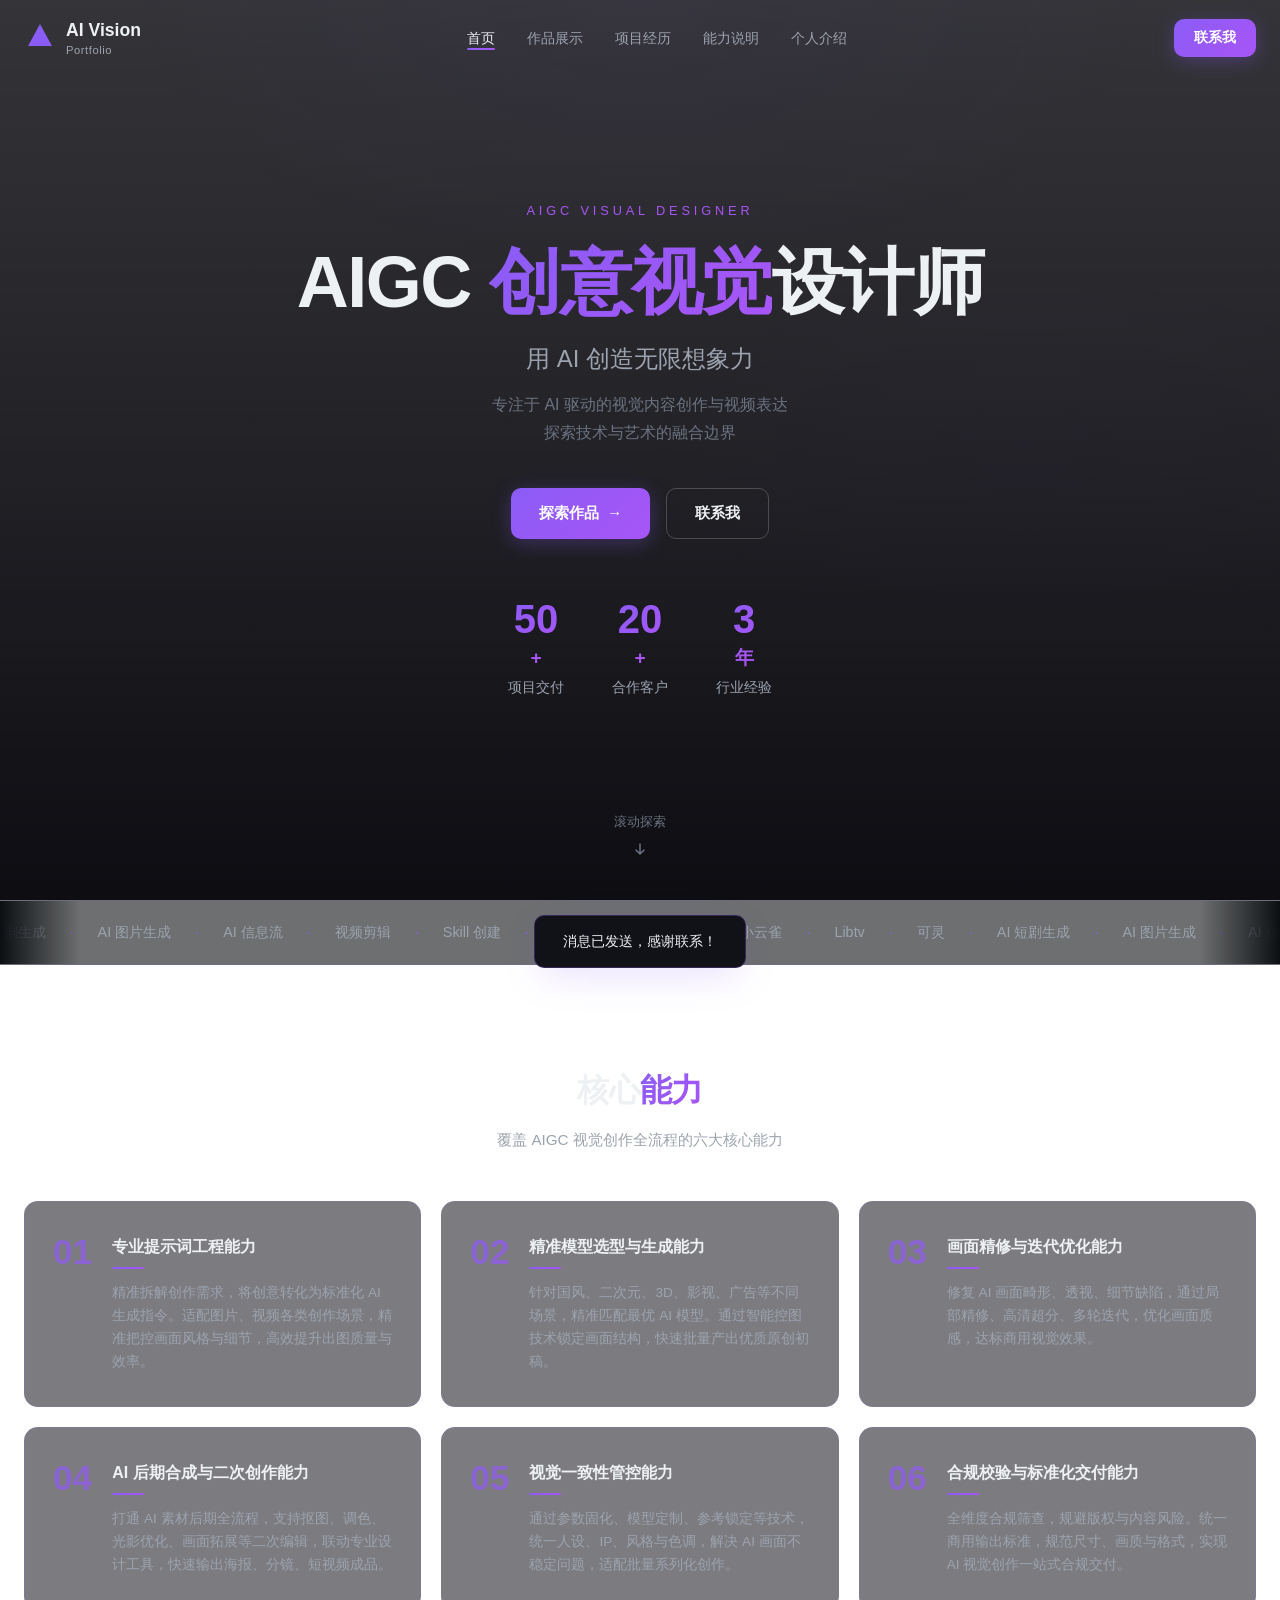
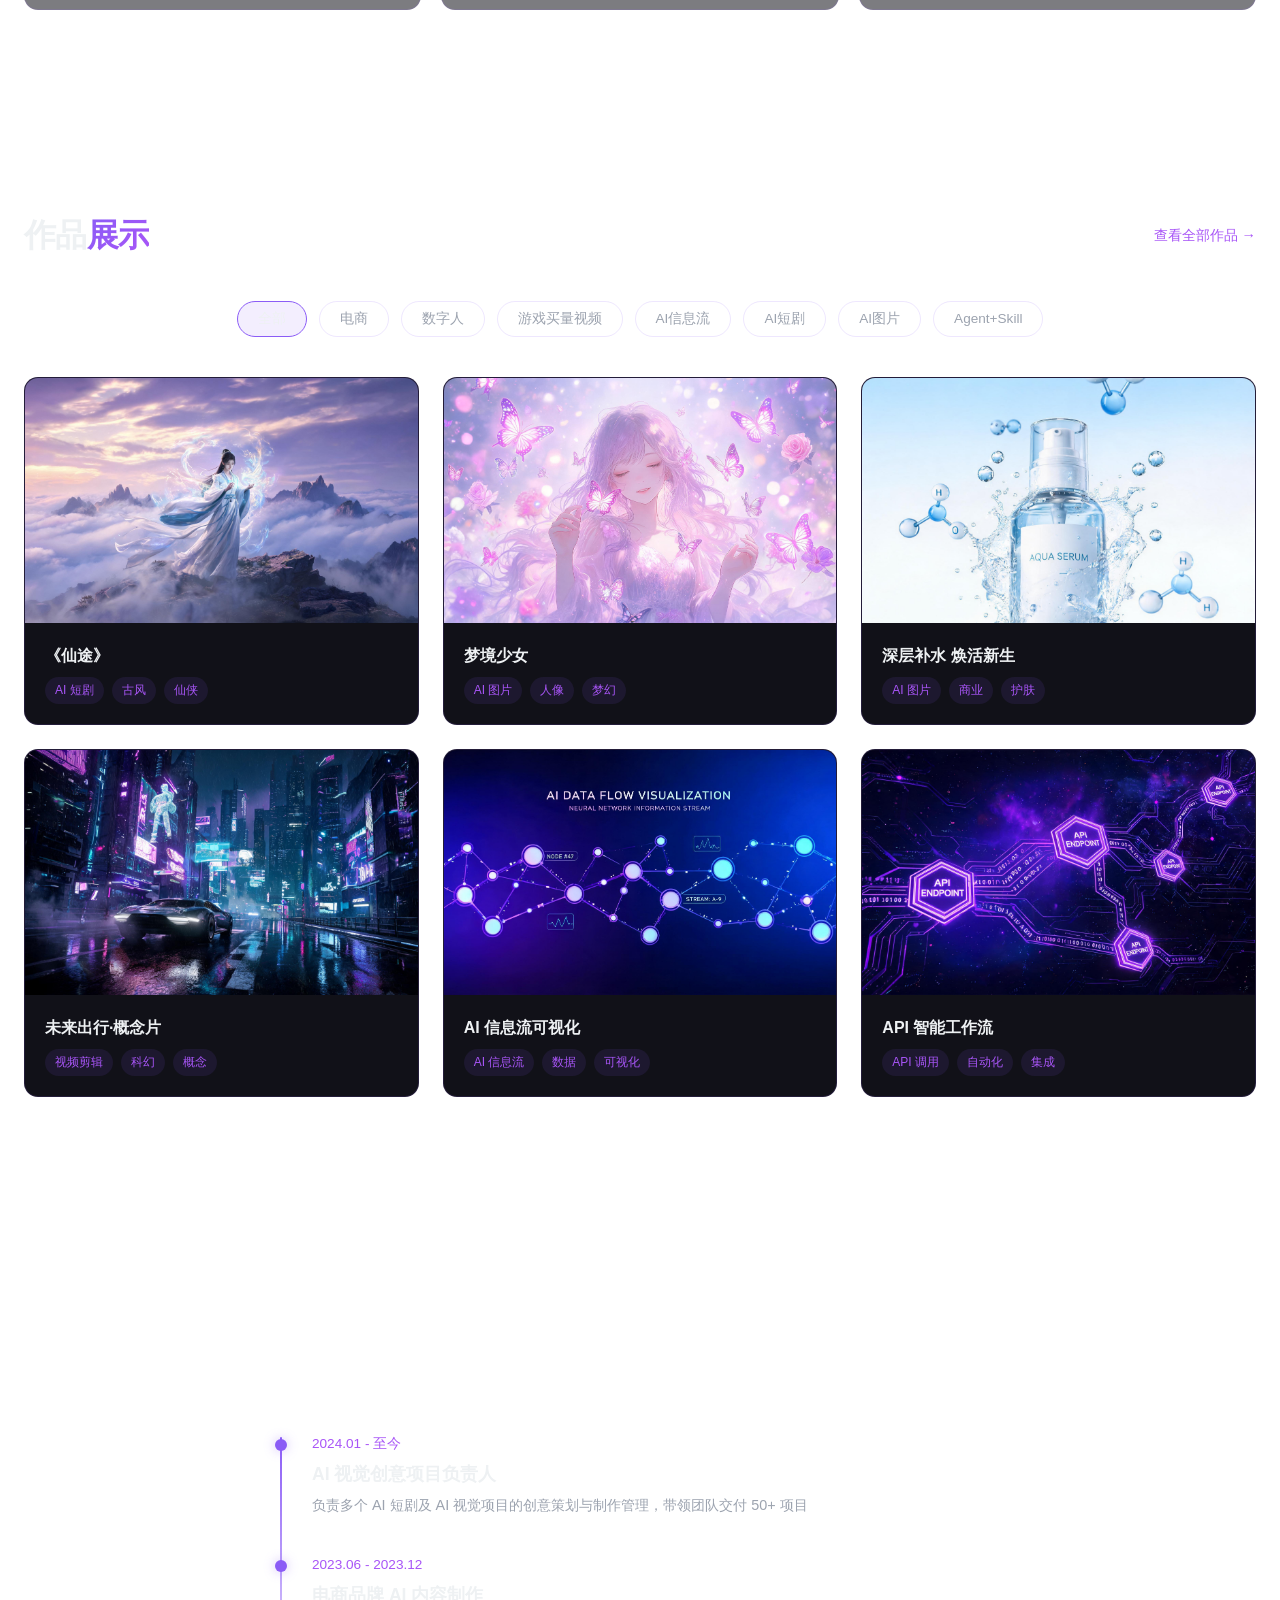
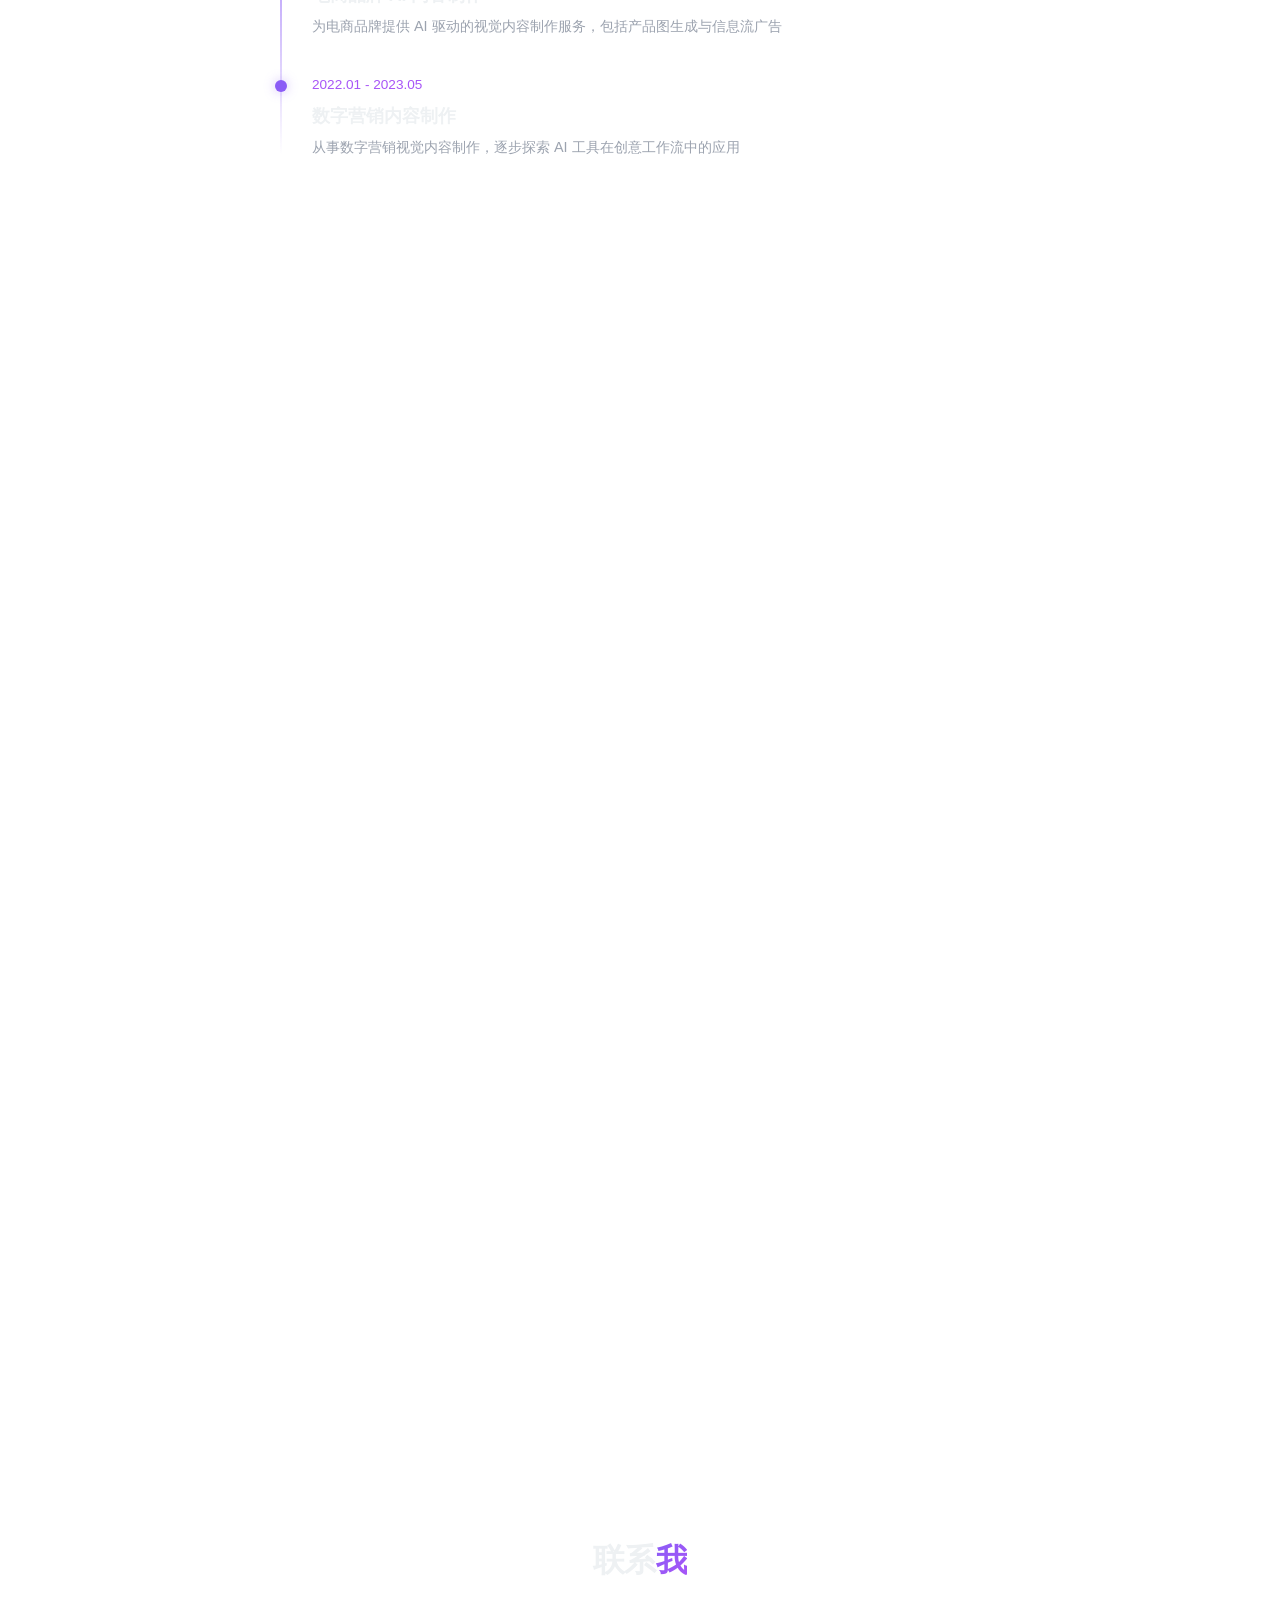
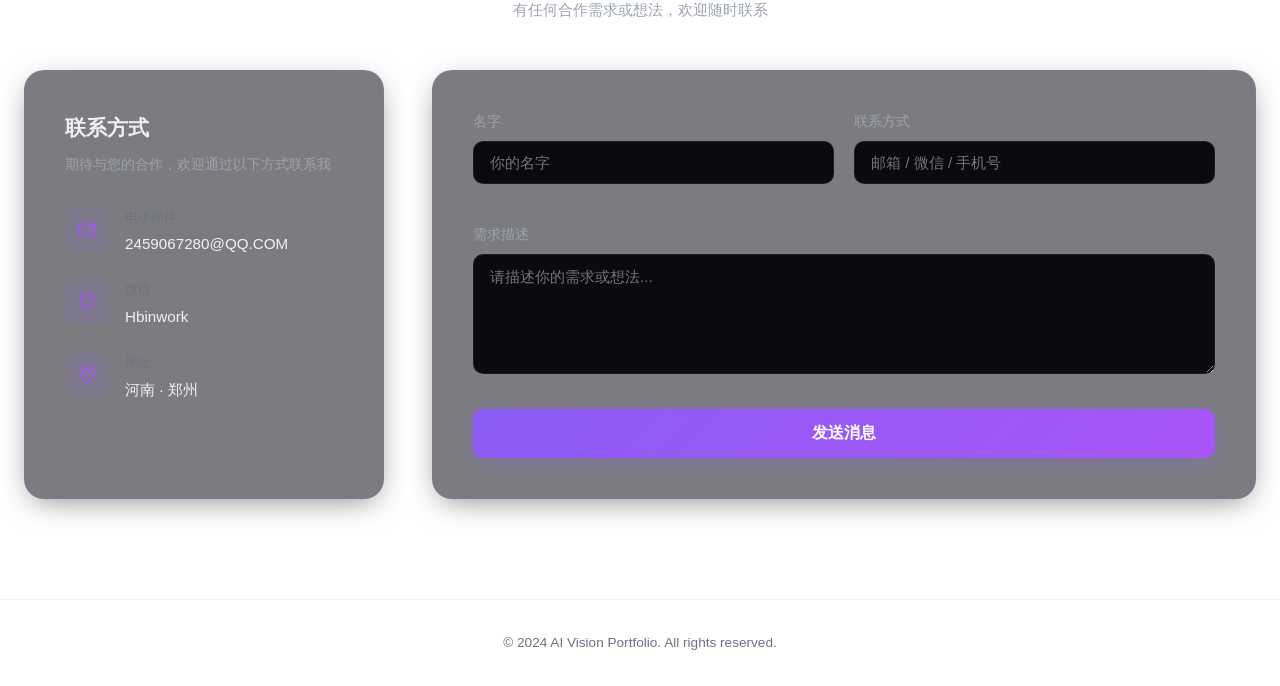
==== index.html @ 45ea76bf "fix: 移除工具链接板块" ====
<!DOCTYPE html>
<html lang="zh-CN">
<head>
  <meta charset="UTF-8">
  <meta name="viewport" content="width=device-width, initial-scale=1.0">
  <title>AIGC 视觉设计作品集</title>
  <link rel="stylesheet" href="styles.css">
</head>
<body>

  <!-- Ambient Light -->
  <div class="ambient-glow"></div>

  <!-- Page Background Video -->
  <div class="page-bg-video">
    <video autoplay muted loop playsinline>
      <source src="assets/tech-bg.mp4" type="video/mp4">
    </video>
    <div class="page-bg-overlay"></div>
  </div>

  <!-- Navigation -->
  <nav class="nav" id="nav">
    <div class="nav-inner">
      <a href="#home" class="nav-logo">
        <svg class="logo-icon" width="32" height="32" viewBox="0 0 32 32" fill="none">
          <path d="M16 2L28 24H4L16 2Z" fill="url(#logo-grad)"/>
          <defs><linearGradient id="logo-grad" x1="0" y1="0" x2="32" y2="32"><stop stop-color="#8B5CF6"/><stop offset="1" stop-color="#A855F7"/></linearGradient></defs>
        </svg>
        <span>AI Vision<span class="logo-sub">Portfolio</span></span>
      </a>
      <ul class="nav-links">
        <li><a href="#home" class="active">首页</a></li>
        <li><a href="#works">作品展示</a></li>
        <li><a href="#experience">项目经历</a></li>
        <li><a href="#skills">能力说明</a></li>
        <li><a href="#about">个人介绍</a></li>
      </ul>
      <a href="#contact" class="btn-primary nav-cta">联系我</a>
      <button class="nav-burger" id="navBurger" aria-label="菜单">
        <span></span><span></span><span></span>
      </button>
    </div>
  </nav>

  <!-- Hero Section -->
  <section id="home" class="hero">
    <video class="hero-video" autoplay muted loop playsinline>
      <source src="assets/videos/hero-bg.mp4" type="video/mp4">
    </video>
    <div class="hero-overlay"></div>
    <div class="hero-content">
      <p class="hero-eyebrow reveal">AIGC VISUAL DESIGNER</p>
      <h1 class="hero-title reveal">AIGC <span class="gradient-text">创意视觉</span>设计师</h1>
      <p class="hero-subtitle reveal">用 AI 创造无限想象力</p>
      <p class="hero-desc reveal">专注于 AI 驱动的视觉内容创作与视频表达<br>探索技术与艺术的融合边界</p>
      <div class="hero-btns reveal">
        <a href="#works" class="btn-primary">探索作品 <span class="arrow">→</span></a>
        <a href="#contact" class="btn-secondary">联系我</a>
      </div>
      <!-- Stats Row -->
      <div class="hero-stats reveal">
        <div class="stat-item">
          <span class="stat-num" data-target="50">0</span><span class="stat-plus">+</span>
          <span class="stat-label">项目交付</span>
        </div>
        <div class="stat-item">
          <span class="stat-num" data-target="20">0</span><span class="stat-plus">+</span>
          <span class="stat-label">合作客户</span>
        </div>
        <div class="stat-item">
          <span class="stat-num" data-target="3">0</span><span class="stat-plus">年</span>
          <span class="stat-label">行业经验</span>
        </div>
      </div>
    </div>
    <div class="hero-scroll-hint">
      <span>滚动探索</span>
      <svg width="20" height="20" viewBox="0 0 20 20"><path d="M10 4v10M6 10l4 4 4-4" stroke="currentColor" stroke-width="1.5" fill="none" stroke-linecap="round" stroke-linejoin="round"/></svg>
    </div>
  </section>

  <!-- Marquee / Ticker -->
  <section class="ticker">
    <div class="ticker-track" id="tickerTrack">
      <span>AI 短剧生成</span><span class="ticker-dot">·</span>
      <span>AI 图片生成</span><span class="ticker-dot">·</span>
      <span>AI 信息流</span><span class="ticker-dot">·</span>
      <span>视频剪辑</span><span class="ticker-dot">·</span>
      <span>Skill 创建</span><span class="ticker-dot">·</span>
      <span>API 调用</span><span class="ticker-dot">·</span>
      <span>即梦</span><span class="ticker-dot">·</span>
      <span>小云雀</span><span class="ticker-dot">·</span>
      <span>Libtv</span><span class="ticker-dot">·</span>
      <span>可灵</span><span class="ticker-dot">·</span>
    </div>
  </section>

  <!-- Services / Capabilities -->
  <section class="services">
    <div class="container">
      <div class="section-header reveal">
        <h2 class="section-title">核心<span class="gradient-text">能力</span></h2>
        <p class="section-desc">覆盖 AIGC 视觉创作全流程的六大核心能力</p>
      </div>
      <div class="services-grid" id="servicesGrid">
        <!-- Rendered by JS -->
      </div>
    </div>
  </section>

  <!-- Works / Portfolio -->
  <section id="works" class="works">
    <div class="container">
      <div class="section-header reveal">
        <h2 class="section-title">作品<span class="gradient-text">展示</span></h2>
        <a href="#" class="section-link">查看全部作品 →</a>
      </div>
      <div class="filter-bar reveal" id="filterBar">
        <!-- Rendered by JS -->
      </div>
      <div class="works-grid" id="worksGrid">
        <!-- Rendered by JS -->
      </div>
    </div>
  </section>

  <!-- Experience -->
  <section id="experience" class="experience-section">
    <div class="container">
      <div class="section-header reveal">
        <h2 class="section-title">项目<span class="gradient-text">经历</span></h2>
        <p class="section-desc">AIGC 视觉设计领域的项目实践与成长历程</p>
      </div>
      <div class="timeline" id="timeline">
        <!-- Rendered by JS -->
      </div>
    </div>
  </section>

  <!-- Skills -->
  <section id="skills" class="skills-section">
    <div class="container">
      <div class="section-header reveal">
        <h2 class="section-title">能力<span class="gradient-text">说明</span></h2>
        <p class="section-desc">六大核心能力维度</p>
      </div>
      <div class="skills-layout">
        <div class="radar-container reveal">
          <svg class="radar-chart" viewBox="0 0 440 440" id="radarChart">
            <defs>
              <linearGradient id="radar-grad" x1="0%" y1="0%" x2="100%" y2="100%">
                <stop offset="0%" stop-color="#8B5CF6" stop-opacity="0.8"/>
                <stop offset="100%" stop-color="#A855F7" stop-opacity="0.4"/>
              </linearGradient>
            </defs>
          </svg>
        </div>
        <div class="skill-bars reveal" id="skillBars">
          <!-- Rendered by JS -->
        </div>
      </div>
    </div>
  </section>

  <!-- About -->
  <section id="about" class="about">
    <div class="container">
      <div class="about-content">
        <div class="about-photo reveal">
          <img src="assets/avatar.jpg" alt="个人头像" class="about-avatar">
          <div class="photo-glow"></div>
        </div>
        <div class="about-text reveal">
          <h2 class="section-title">关于<span class="gradient-text">我</span></h2>
          <p class="about-name">Hbin</p>
          <p class="about-bio">
            我是一名 AIGC 视觉设计师，专注于 AI 驱动的创意视觉内容创作。擅长 AI 短剧生成、AI 图片生成、AI 信息流制作、视频剪辑以及 AI 工具的 Skill 开发与 API 调用。熟练掌握即梦、小云雀、Libtv、可灵等主流 AI 创作工具，能够根据项目需求灵活组合工具链，实现从创意构思到成品交付的全流程闭环。致力于用前沿 AI 技术赋能创意表达，让每一个想法都能以最高效、最惊艳的方式呈现。
          </p>
        </div>
        <div class="about-quote reveal">
          <svg class="quote-mark" width="60" height="60" viewBox="0 0 60 60" fill="none">
            <path d="M12 40V25c0-8 6-13 13-13l2 3c-5 1-9 4-9 10h7v15H12zm25 0V25c0-8 6-13 13-13l2 3c-5 1-9 4-9 10h7v15H37z" fill="url(#quote-grad)" opacity="0.3"/>
            <defs><linearGradient id="quote-grad"><stop stop-color="#8B5CF6"/><stop offset="1" stop-color="#A855F7"/></linearGradient></defs>
          </svg>
          <p class="quote-text">用 AI 赋能创意<br>让想象成为现实</p>
        </div>
      </div>
    </div>
  </section>

  <!-- Contact -->
  <section id="contact" class="contact">
    <div class="container">
      <div class="section-header reveal">
        <h2 class="section-title">联系<span class="gradient-text">我</span></h2>
        <p class="section-desc">有任何合作需求或想法，欢迎随时联系</p>
      </div>
      <div class="contact-layout">
        <div class="contact-info-side reveal">
          <h3>联系方式</h3>
          <p class="contact-info-desc">期待与您的合作，欢迎通过以下方式联系我</p>
          <div class="contact-info-list">
            <div class="contact-info-item">
              <div class="contact-info-icon">
                <svg width="20" height="20" viewBox="0 0 20 20" fill="none"><rect x="2" y="4" width="16" height="12" rx="2" stroke="currentColor" stroke-width="1.5"/><path d="M2 6l8 5.5L18 6" stroke="currentColor" stroke-width="1.5" stroke-linecap="round" stroke-linejoin="round"/></svg>
              </div>
              <div class="contact-info-text">
                <span class="contact-info-label">电子邮件</span>
                <span class="contact-info-value">2459067280@QQ.COM</span>
              </div>
            </div>
            <div class="contact-info-item">
              <div class="contact-info-icon">
                <svg width="20" height="20" viewBox="0 0 20 20" fill="none"><path d="M6 2h8a2 2 0 012 2v8a2 2 0 01-2 2h-1.5l-2.5 3-2.5-3H6a2 2 0 01-2-2V4a2 2 0 012-2z" stroke="currentColor" stroke-width="1.5"/><circle cx="8" cy="7" r="1" fill="currentColor"/><circle cx="12" cy="7" r="1" fill="currentColor"/></svg>
              </div>
              <div class="contact-info-text">
                <span class="contact-info-label">微信</span>
                <span class="contact-info-value">Hbinwork</span>
              </div>
            </div>
            <div class="contact-info-item">
              <div class="contact-info-icon">
                <svg width="20" height="20" viewBox="0 0 20 20" fill="none"><path d="M10 18s7-5 7-11A7 7 0 103 7c0 6 7 11 7 11z" stroke="currentColor" stroke-width="1.5"/><circle cx="10" cy="7" r="2.5" stroke="currentColor" stroke-width="1.5"/></svg>
              </div>
              <div class="contact-info-text">
                <span class="contact-info-label">地址</span>
                <span class="contact-info-value">河南 · 郑州</span>
              </div>
            </div>
          </div>
        </div>
        <form class="contact-form reveal" id="contactForm">
          <div class="form-row">
            <div class="form-group">
              <label for="name">名字</label>
              <input type="text" id="name" placeholder="你的名字" required>
            </div>
            <div class="form-group">
              <label for="contact">联系方式</label>
              <input type="text" id="contactField" placeholder="邮箱 / 微信 / 手机号" required>
            </div>
          </div>
          <div class="form-group">
            <label for="message">需求描述</label>
            <textarea id="message" rows="4" placeholder="请描述你的需求或想法..." required></textarea>
          </div>
          <button type="submit" class="btn-primary btn-submit">发送消息</button>
        </form>
      </div>
    </div>
  </section>

  <!-- Footer -->
  <footer class="footer">
    <div class="container">
      <p class="footer-copy">© 2024 AI Vision Portfolio. All rights reserved.</p>
    </div>
  </footer>

  <!-- Back to Top -->
  <a href="#home" class="back-to-top" id="backToTop" aria-label="回到顶部">
    <svg width="20" height="20" viewBox="0 0 20 20"><path d="M10 16V6M6 10l4-4 4 4" stroke="currentColor" stroke-width="1.5" fill="none" stroke-linecap="round" stroke-linejoin="round"/></svg>
  </a>

  <!-- Lightbox -->
  <div class="lightbox" id="lightbox">
    <button class="lightbox-close" id="lightboxClose" aria-label="关闭">
      <svg width="24" height="24" viewBox="0 0 24 24"><path d="M6 6l12 12M18 6L6 18" stroke="currentColor" stroke-width="2" stroke-linecap="round"/></svg>
    </button>
    <div class="lightbox-content" id="lightboxContent">
      <!-- Rendered by JS -->
    </div>
  </div>

  <!-- Toast -->
  <div class="toast" id="toast">消息已发送，感谢联系！</div>

  <script src="app.js"></script>
</body>
</html>
---- styles.css ----
/* === CSS Variables === */
:root {
  --bg: #0A0A0F;
  --bg2: #0C0F12;
  --surface: #111118;
  --surface2: #1A1A24;
  --surface3: #222230;
  --line: rgba(139, 92, 246, 0.08);
  --border: rgba(139, 92, 246, 0.15);
  --border-glow: rgba(139, 92, 246, 0.3);
  --text: #EEF1F3;
  --text-sub: #9CA3AF;
  --text-soft: #6B7280;
  --accent: #8B5CF6;
  --accent-2: #A855F7;
  --accent-dim: rgba(139, 92, 246, 0.1);
  --accent-glow: rgba(139, 92, 246, 0.4);
  --grad-accent: linear-gradient(135deg, #8B5CF6, #A855F7);
  --grad-surface: linear-gradient(180deg, rgba(255, 255, 255, 0.03), transparent 60%);
  --shadow-sm: 0 2px 8px rgba(0, 0, 0, 0.3);
  --shadow-md: 0 8px 30px -8px rgba(0, 0, 0, 0.5);
  --shadow-lg: 0 20px 60px -16px rgba(0, 0, 0, 0.6);
  --shadow-glow: 0 12px 40px -10px rgba(139, 92, 246, 0.25);
  --shadow-inset: inset 0 1px 0 rgba(255, 255, 255, 0.06);
  --ease: cubic-bezier(0.22, 1, 0.36, 1);
  --ease-spring: cubic-bezier(0.34, 1.56, 0.64, 1);
  --r-sm: 10px;
  --r-md: 14px;
  --r-lg: 20px;
  --r-xl: 24px;
}

/* === Reset & Base === */
*, *::before, *::after { box-sizing: border-box; margin: 0; padding: 0; }

html {
  scroll-behavior: smooth;
  font-size: 16px;
  -webkit-font-smoothing: antialiased;
}

body {
  font-family: "PingFang SC", "Microsoft YaHei", "Noto Sans SC", -apple-system, BlinkMacSystemFont, "Segoe UI", sans-serif;
  background: transparent;
  color: var(--text);
  line-height: 1.6;
  overflow-x: hidden;
}

a { text-decoration: none; color: inherit; }
ul { list-style: none; }
img { max-width: 100%; display: block; }
button { cursor: pointer; border: none; background: none; font-family: inherit; color: inherit; }
input, textarea { font-family: inherit; }

/* === Page Background Video === */
.page-bg-video {
  position: fixed;
  inset: 0;
  z-index: -1;
  overflow: hidden;
}

.page-bg-video video {
  position: absolute;
  inset: 0;
  width: 100%;
  height: 100%;
  object-fit: cover;
}

.page-bg-overlay {
  position: absolute;
  inset: 0;
  background: rgba(10, 10, 15, 0.75);
  z-index: 1;
}

.container {
  max-width: 1280px;
  margin: 0 auto;
  padding: 0 24px;
}

/* === Ambient Glow === */
.ambient-glow {
  position: fixed;
  inset: 0;
  pointer-events: none;
  z-index: 0;
  background:
    radial-gradient(ellipse 80% 60% at 50% 0%, rgba(139, 92, 246, 0.06), transparent 50%),
    radial-gradient(ellipse 60% 40% at 80% 50%, rgba(168, 85, 247, 0.04), transparent 50%);
}

/* === Gradient Text === */
.gradient-text {
  background: var(--grad-accent);
  -webkit-background-clip: text;
  -webkit-text-fill-color: transparent;
  background-clip: text;
}

/* === Buttons === */
.btn-primary {
  display: inline-flex;
  align-items: center;
  gap: 8px;
  background: var(--grad-accent);
  color: #fff;
  padding: 12px 28px;
  border-radius: var(--r-sm);
  font-weight: 600;
  font-size: 0.95rem;
  transition: all 0.3s var(--ease);
  box-shadow: 0 4px 20px rgba(139, 92, 246, 0.3);
  position: relative;
  overflow: hidden;
}

.btn-primary::before {
  content: '';
  position: absolute;
  inset: 0;
  background: linear-gradient(90deg, transparent, rgba(255,255,255,0.2), transparent);
  transform: translateX(-100%);
  transition: transform 0.6s;
}

.btn-primary:hover::before { transform: translateX(100%); }
.btn-primary:hover {
  transform: translateY(-2px);
  box-shadow: 0 8px 30px rgba(139, 92, 246, 0.5);
}

.btn-secondary {
  display: inline-flex;
  align-items: center;
  gap: 8px;
  background: transparent;
  border: 1px solid rgba(255, 255, 255, 0.2);
  color: var(--text);
  padding: 12px 28px;
  border-radius: var(--r-sm);
  font-weight: 600;
  font-size: 0.95rem;
  transition: all 0.3s var(--ease);
}

.btn-secondary:hover {
  border-color: var(--accent);
  background: rgba(139, 92, 246, 0.08);
  color: var(--accent-2);
}

/* === Navigation === */
.nav {
  position: fixed;
  top: 0;
  left: 0;
  right: 0;
  z-index: 100;
  padding: 16px 0;
  transition: all 0.4s var(--ease);
}

.nav.scrolled {
  background: rgba(10, 10, 15, 0.85);
  backdrop-filter: blur(20px) saturate(1.4);
  -webkit-backdrop-filter: blur(20px) saturate(1.4);
  border-bottom: 1px solid var(--line);
  padding: 10px 0;
  box-shadow: 0 4px 20px rgba(0, 0, 0, 0.4);
}

.nav-inner {
  max-width: 1280px;
  margin: 0 auto;
  padding: 0 24px;
  display: flex;
  align-items: center;
  justify-content: space-between;
}

.nav-logo {
  display: flex;
  align-items: center;
  gap: 10px;
  font-weight: 700;
  font-size: 1.1rem;
  color: var(--text);
}

.logo-icon { flex-shrink: 0; }

.logo-sub {
  display: block;
  font-weight: 400;
  font-size: 0.7rem;
  color: var(--text-sub);
  letter-spacing: 0.05em;
  margin-top: -2px;
}

.nav-links {
  display: flex;
  gap: 32px;
}

.nav-links a {
  font-size: 0.9rem;
  color: var(--text-sub);
  position: relative;
  padding: 4px 0;
  transition: color 0.3s;
}

.nav-links a::after {
  content: '';
  position: absolute;
  bottom: 0;
  left: 0;
  width: 100%;
  height: 2px;
  background: var(--grad-accent);
  border-radius: 2px;
  transform: scaleX(0);
  transform-origin: left;
  transition: transform 0.3s var(--ease);
}

.nav-links a:hover,
.nav-links a.active { color: var(--text); }

.nav-links a:hover::after,
.nav-links a.active::after { transform: scaleX(1); }

.nav-cta {
  padding: 8px 20px;
  font-size: 0.85rem;
}

.nav-burger {
  display: none;
  flex-direction: column;
  gap: 5px;
  padding: 4px;
}

.nav-burger span {
  display: block;
  width: 24px;
  height: 2px;
  background: var(--text);
  border-radius: 2px;
  transition: all 0.3s var(--ease);
}

.nav-burger.is-open span:nth-child(1) { transform: rotate(45deg) translate(5px, 5px); }
.nav-burger.is-open span:nth-child(2) { opacity: 0; }
.nav-burger.is-open span:nth-child(3) { transform: rotate(-45deg) translate(5px, -5px); }

/* === Hero Section === */
.hero {
  position: relative;
  height: 100vh;
  min-height: 700px;
  display: flex;
  align-items: center;
  justify-content: center;
  overflow: hidden;
}

.hero-video {
  position: absolute;
  inset: 0;
  width: 100%;
  height: 100%;
  object-fit: cover;
  z-index: 0;
}

.hero-overlay {
  position: absolute;
  inset: 0;
  z-index: 1;
  background: linear-gradient(
    180deg,
    rgba(10, 10, 15, 0.3) 0%,
    rgba(10, 10, 15, 0.6) 50%,
    rgba(10, 10, 15, 0.95) 100%
  );
}

.hero-content {
  position: relative;
  z-index: 2;
  text-align: center;
  max-width: 800px;
  padding: 0 24px;
}

.hero-eyebrow {
  font-size: 0.8rem;
  letter-spacing: 0.3em;
  color: var(--accent-2);
  text-transform: uppercase;
  margin-bottom: 20px;
  font-weight: 500;
}

.hero-title {
  font-size: clamp(2.5rem, 6vw, 4.5rem);
  font-weight: 800;
  line-height: 1.15;
  margin-bottom: 16px;
  letter-spacing: -0.02em;
}

.hero-subtitle {
  font-size: clamp(1.1rem, 2.5vw, 1.5rem);
  color: var(--text-sub);
  margin-bottom: 12px;
  font-weight: 400;
}

.hero-desc {
  font-size: 1rem;
  color: var(--text-soft);
  margin-bottom: 40px;
  line-height: 1.8;
}

.hero-btns {
  display: flex;
  gap: 16px;
  justify-content: center;
  flex-wrap: wrap;
}

.arrow {
  transition: transform 0.3s var(--ease);
}

.btn-primary:hover .arrow { transform: translateX(4px); }

/* Hero Stats */
.hero-stats {
  display: flex;
  justify-content: center;
  gap: 48px;
  margin-top: 60px;
}

.stat-item {
  display: flex;
  flex-direction: column;
  align-items: center;
  gap: 4px;
}

.stat-num {
  font-size: 2.5rem;
  font-weight: 800;
  background: var(--grad-accent);
  -webkit-background-clip: text;
  -webkit-text-fill-color: transparent;
  background-clip: text;
  line-height: 1;
}

.stat-plus {
  font-size: 1.2rem;
  color: var(--accent-2);
  font-weight: 700;
}

.stat-label {
  font-size: 0.85rem;
  color: var(--text-sub);
}

.hero-scroll-hint {
  position: absolute;
  bottom: 40px;
  left: 50%;
  transform: translateX(-50%);
  z-index: 2;
  display: flex;
  flex-direction: column;
  align-items: center;
  gap: 8px;
  color: var(--text-soft);
  font-size: 0.8rem;
  animation: bounce 2s infinite;
}

@keyframes bounce {
  0%, 100% { transform: translateX(-50%) translateY(0); }
  50% { transform: translateX(-50%) translateY(8px); }
}

/* === Ticker === */
.ticker {
  overflow: hidden;
  padding: 20px 0;
  border-top: 1px solid var(--line);
  border-bottom: 1px solid var(--line);
  background: rgba(12, 15, 18, 0.6);
  position: relative;
  z-index: 1;
}

.ticker::before,
.ticker::after {
  content: '';
  position: absolute;
  top: 0;
  bottom: 0;
  width: 80px;
  z-index: 1;
  pointer-events: none;
}

.ticker::before {
  left: 0;
  background: linear-gradient(90deg, var(--bg2), transparent);
}

.ticker::after {
  right: 0;
  background: linear-gradient(270deg, var(--bg2), transparent);
}

.ticker-track {
  display: flex;
  white-space: nowrap;
  color: var(--text-sub);
  font-size: 0.9rem;
  will-change: transform;
}

.ticker-track > span {
  padding: 0 12px;
  flex-shrink: 0;
}

.ticker-dot { color: var(--accent); }

/* === Mouse Trail Canvas === */
#mouseTrail {
  position: fixed;
  inset: 0;
  z-index: 9999;
  pointer-events: none;
}

/* === Section Common === */
section {
  position: relative;
  z-index: 1;
  padding: 100px 0;
}

.section-header {
  text-align: center;
  margin-bottom: 60px;
}

.section-title {
  font-size: clamp(1.8rem, 3.5vw, 2.5rem);
  font-weight: 700;
  margin-bottom: 12px;
  letter-spacing: -0.02em;
}

.section-desc {
  color: var(--text-sub);
  font-size: 1rem;
}

.section-link {
  color: var(--accent-2);
  font-size: 0.9rem;
  transition: color 0.3s;
  display: inline-flex;
  align-items: center;
  gap: 4px;
}

.section-link:hover { color: var(--text); }

/* === Capabilities === */
.services { padding: 100px 0; }

.services-grid {
  display: grid;
  grid-template-columns: repeat(3, 1fr);
  gap: 20px;
}

.capability-card {
  background: rgba(17, 17, 24, 0.55);
  border: 1px solid var(--border);
  border-radius: var(--r-md);
  padding: 32px 28px;
  display: flex;
  gap: 20px;
  transition: all 0.35s var(--ease);
  position: relative;
  overflow: hidden;
}

.capability-card::before {
  content: '';
  position: absolute;
  inset: 0;
  background: radial-gradient(140% 140% at 0% 0%, rgba(139, 92, 246, 0.06), transparent 60%);
  opacity: 0;
  transition: opacity 0.35s;
}

.capability-card:hover {
  border-color: var(--border-glow);
  transform: translateY(-3px);
  box-shadow: 0 8px 32px rgba(139, 92, 246, 0.12);
}

.capability-card:hover::before { opacity: 1; }

.capability-num {
  font-size: 2.2rem;
  font-weight: 800;
  background: var(--grad-accent);
  -webkit-background-clip: text;
  -webkit-text-fill-color: transparent;
  background-clip: text;
  line-height: 1;
  flex-shrink: 0;
  opacity: 0.7;
}

.capability-body { flex: 1; }

.capability-body h3 {
  font-size: 1rem;
  font-weight: 600;
  margin-bottom: 8px;
  color: var(--text);
}

.capability-line {
  width: 32px;
  height: 2px;
  background: var(--grad-accent);
  border-radius: 1px;
  margin-bottom: 12px;
}

.capability-body p {
  font-size: 0.85rem;
  color: var(--text-sub);
  line-height: 1.7;
}

/* === Works === */
.works .section-header {
  display: flex;
  justify-content: space-between;
  align-items: center;
  margin-bottom: 40px;
}

.works .section-header .section-title { margin-bottom: 0; }

.filter-bar {
  display: flex;
  gap: 12px;
  justify-content: center;
  flex-wrap: wrap;
  margin-bottom: 40px;
}

.filter-btn {
  padding: 8px 20px;
  border-radius: 999px;
  font-size: 0.85rem;
  color: var(--text-sub);
  border: 1px solid var(--border);
  transition: all 0.3s var(--ease);
  background: transparent;
}

.filter-btn:hover,
.filter-btn.active {
  color: var(--text);
  border-color: var(--accent);
  background: var(--accent-dim);
}

.works-grid {
  display: grid;
  grid-template-columns: repeat(3, 1fr);
  gap: 24px;
}

.work-card {
  border-radius: var(--r-md);
  overflow: hidden;
  background: var(--surface);
  border: 1px solid var(--border);
  cursor: pointer;
  transition: all 0.3s var(--ease);
  position: relative;
}

.work-card:hover {
  border-color: var(--border-glow);
  transform: translateY(-4px);
  box-shadow: var(--shadow-glow);
}

.work-card-image {
  position: relative;
  aspect-ratio: 16 / 10;
  overflow: hidden;
}

.work-card-image img {
  width: 100%;
  height: 100%;
  object-fit: cover;
  transition: transform 0.5s var(--ease);
}

.work-card:hover .work-card-image img { transform: scale(1.05); }

.work-card-image::after {
  content: '';
  position: absolute;
  inset: 0;
  background: linear-gradient(180deg, transparent 50%, rgba(10,10,15,0.8));
  opacity: 0;
  transition: opacity 0.3s;
}

.work-card:hover .work-card-image::after { opacity: 1; }

.work-card-info {
  padding: 20px;
}

.work-card-info h3 {
  font-size: 1rem;
  font-weight: 600;
  margin-bottom: 8px;
}

.work-card-tags {
  display: flex;
  gap: 8px;
  flex-wrap: wrap;
}

.work-card-tags span {
  font-size: 0.75rem;
  color: var(--accent-2);
  background: var(--accent-dim);
  padding: 4px 10px;
  border-radius: 999px;
}

/* === Section Header (shared) === */
.section-header {
  text-align: center;
  margin-bottom: 48px;
}

.section-header .section-title {
  font-size: 2rem;
  margin-bottom: 12px;
}

.section-desc {
  color: var(--text-sub);
  font-size: 0.95rem;
}

/* === Experience Section === */
.experience-section {
  background: transparent;
  padding: 100px 0;
}

.experience-section .timeline {
  max-width: 720px;
  margin: 0 auto;
  position: relative;
  padding-left: 32px;
}

.experience-section .timeline::before {
  content: '';
  position: absolute;
  left: 0;
  top: 4px;
  bottom: 4px;
  width: 2px;
  background: linear-gradient(180deg, var(--accent), transparent);
  border-radius: 1px;
}

.experience-section .timeline-item {
  position: relative;
  padding-bottom: 36px;
}

.experience-section .timeline-item:last-child { padding-bottom: 0; }

.experience-section .timeline-item::before {
  content: '';
  position: absolute;
  left: -37px;
  top: 6px;
  width: 12px;
  height: 12px;
  border-radius: 50%;
  background: var(--accent);
  box-shadow: 0 0 12px var(--accent-glow);
}

.experience-section .timeline-date {
  font-size: 0.85rem;
  color: var(--accent-2);
  margin-bottom: 6px;
  font-weight: 500;
}

.experience-section .timeline-title {
  font-size: 1.1rem;
  font-weight: 600;
  margin-bottom: 6px;
}

.experience-section .timeline-desc {
  font-size: 0.9rem;
  color: var(--text-sub);
  line-height: 1.6;
}

/* === Skills Section === */
.skills-section {
  padding: 100px 0;
}

.skills-layout {
  display: grid;
  grid-template-columns: 320px 1fr;
  gap: 60px;
  align-items: center;
  max-width: 900px;
  margin: 0 auto;
}

.skills-section .radar-container {
  display: flex;
  justify-content: center;
}

.skills-section .radar-chart {
  width: 100%;
  max-width: 380px;
  height: auto;
}

.skill-bars {
  display: flex;
  flex-direction: column;
  gap: 20px;
}

.skill-bar-item {
  display: flex;
  flex-direction: column;
  gap: 6px;
}

.skill-bar-header {
  display: flex;
  justify-content: space-between;
  align-items: center;
}

.skill-bar-label {
  font-size: 0.9rem;
  font-weight: 500;
}

.skill-bar-value {
  font-size: 0.85rem;
  color: var(--accent-2);
  font-weight: 600;
}

.skill-bar-track {
  height: 6px;
  background: var(--surface2);
  border-radius: 3px;
  overflow: hidden;
}

.skill-bar-fill {
  height: 100%;
  border-radius: 3px;
  background: var(--grad-accent);
  width: 0;
  transition: width 1.2s var(--ease);
}

.skill-bar-fill.in { /* filled by JS */ }

/* === Tools Section === */
.tools-section {
  background: transparent;
  padding: 100px 0;
}

.tools-grid {
  display: grid;
  grid-template-columns: repeat(4, 1fr);
  gap: 24px;
  max-width: 900px;
  margin: 0 auto;
}

.tool-card {
  background: rgba(17, 17, 24, 0.5);
  border: 1px solid var(--border);
  border-radius: var(--r-md);
  padding: 32px 20px;
  text-align: center;
  transition: all 0.3s var(--ease);
  display: flex;
  flex-direction: column;
  align-items: center;
  gap: 14px;
  text-decoration: none;
  color: inherit;
}

.tool-card:hover {
  border-color: var(--border-glow);
  box-shadow: var(--shadow-glow);
  transform: translateY(-4px);
}

.tool-icon {
  width: 56px;
  height: 56px;
  border-radius: var(--r-sm);
  background: var(--accent-dim);
  display: flex;
  align-items: center;
  justify-content: center;
  font-size: 1.4rem;
  font-weight: 700;
  color: var(--accent-2);
}

.tool-card span {
  font-size: 1rem;
  font-weight: 600;
  color: var(--accent-2);
  white-space: nowrap;
}

/* === About === */
.about { padding: 100px 0; }

.about-content {
  display: grid;
  grid-template-columns: 280px 1fr 200px;
  gap: 60px;
  align-items: center;
}

.about-photo {
  position: relative;
}

.about-avatar {
  width: 240px;
  height: 320px;
  object-fit: cover;
  border-radius: var(--r-lg);
  border: 2px solid var(--border-glow);
  position: relative;
  z-index: 1;
}

.photo-glow {
  position: absolute;
  inset: -4px;
  border-radius: calc(var(--r-lg) + 4px);
  background: var(--grad-accent);
  opacity: 0.3;
  filter: blur(20px);
  z-index: 0;
}

.about-text .section-title { margin-bottom: 20px; }

.about-name {
  font-size: 1.3rem;
  font-weight: 600;
  color: var(--accent-2);
  margin-bottom: 16px;
}

.about-bio {
  color: var(--text-sub);
  line-height: 1.8;
  margin-bottom: 24px;
  font-size: 0.95rem;
}

.about-quote {
  text-align: right;
}

.quote-mark { margin-bottom: 16px; }

.quote-text {
  font-size: 1.2rem;
  font-weight: 600;
  color: var(--text-sub);
  line-height: 1.8;
  font-style: italic;
}

/* === Contact Form === */
.contact { padding: 100px 0; }

.contact-layout {
  display: grid;
  grid-template-columns: 360px 1fr;
  gap: 48px;
  align-items: stretch;
}

.contact-info-side {
  background: rgba(17, 17, 24, 0.55);
  border: 1px solid var(--border);
  border-radius: var(--r-lg);
  padding: 40px;
  box-shadow: var(--shadow-md);
}

.contact-info-side h3 {
  font-size: 1.3rem;
  font-weight: 700;
  margin-bottom: 8px;
}

.contact-info-desc {
  color: var(--text-sub);
  font-size: 0.9rem;
  line-height: 1.6;
  margin-bottom: 32px;
}

.contact-info-list {
  display: flex;
  flex-direction: column;
  gap: 24px;
}

.contact-info-item {
  display: flex;
  gap: 16px;
  align-items: flex-start;
}

.contact-info-icon {
  width: 44px;
  height: 44px;
  border-radius: var(--r-sm);
  background: var(--accent-dim);
  display: flex;
  align-items: center;
  justify-content: center;
  color: var(--accent-2);
  flex-shrink: 0;
}

.contact-info-text {
  display: flex;
  flex-direction: column;
  gap: 4px;
}

.contact-info-label {
  font-size: 0.8rem;
  color: var(--text-soft);
}

.contact-info-value {
  font-size: 0.95rem;
  color: var(--text);
  font-weight: 500;
  word-break: break-all;
}

.contact-form {
  background: rgba(17, 17, 24, 0.55);
  border: 1px solid var(--border);
  border-radius: var(--r-lg);
  padding: 40px;
  box-shadow: var(--shadow-md);
}

.form-row {
  display: grid;
  grid-template-columns: 1fr 1fr;
  gap: 20px;
  margin-bottom: 20px;
}

.form-group { margin-bottom: 20px; }

.form-group:last-child { margin-bottom: 0; }

.form-group label {
  display: block;
  font-size: 0.85rem;
  font-weight: 500;
  margin-bottom: 8px;
  color: var(--text-sub);
}

.form-group input,
.form-group textarea {
  width: 100%;
  padding: 12px 16px;
  background: var(--bg);
  border: 1px solid var(--border);
  border-radius: var(--r-sm);
  color: var(--text);
  font-size: 0.95rem;
  transition: border-color 0.3s;
  outline: none;
}

.form-group input:focus,
.form-group textarea:focus {
  border-color: var(--accent);
  box-shadow: 0 0 0 3px var(--accent-dim);
}

.form-group textarea { resize: vertical; min-height: 120px; }

.btn-submit {
  width: 100%;
  justify-content: center;
  padding: 14px;
  font-size: 1rem;
  margin-top: 8px;
}

/* === Footer === */
.footer {
  padding: 32px 0;
  border-top: 1px solid var(--line);
  text-align: center;
}

.footer-copy {
  color: var(--text-soft);
  font-size: 0.85rem;
}

/* === Back to Top === */
.back-to-top {
  position: fixed;
  bottom: 32px;
  right: 32px;
  z-index: 99;
  width: 44px;
  height: 44px;
  background: var(--surface);
  border: 1px solid var(--border);
  border-radius: 50%;
  display: flex;
  align-items: center;
  justify-content: center;
  color: var(--text-sub);
  transition: all 0.3s var(--ease);
  opacity: 0;
  visibility: hidden;
  transform: translateY(20px);
}

.back-to-top.visible {
  opacity: 1;
  visibility: visible;
  transform: translateY(0);
}

.back-to-top:hover {
  border-color: var(--accent);
  color: var(--accent-2);
  box-shadow: var(--shadow-glow);
  transform: translateY(-4px);
}

/* === Lightbox === */
.lightbox {
  position: fixed;
  inset: 0;
  z-index: 200;
  background: rgba(10, 10, 15, 0.95);
  backdrop-filter: blur(20px);
  display: flex;
  align-items: center;
  justify-content: center;
  opacity: 0;
  visibility: hidden;
  transition: all 0.4s var(--ease);
}

.lightbox.is-open {
  opacity: 1;
  visibility: visible;
}

.lightbox-close {
  position: absolute;
  top: 24px;
  right: 24px;
  width: 44px;
  height: 44px;
  border-radius: 50%;
  background: var(--surface);
  border: 1px solid var(--border);
  display: flex;
  align-items: center;
  justify-content: center;
  color: var(--text-sub);
  transition: all 0.3s;
  z-index: 1;
}

.lightbox-close:hover {
  border-color: var(--accent);
  color: var(--accent-2);
}

.lightbox-content {
  max-width: 900px;
  width: 90%;
  max-height: 85vh;
  overflow-y: auto;
  border-radius: var(--r-lg);
  background: var(--surface);
  border: 1px solid var(--border);
}

.lightbox-content img {
  width: 100%;
  border-radius: var(--r-lg) var(--r-lg) 0 0;
}

.lightbox-info {
  padding: 32px;
}

.lightbox-info h3 {
  font-size: 1.4rem;
  margin-bottom: 8px;
}

.lightbox-info .tags {
  display: flex;
  gap: 8px;
  margin-bottom: 16px;
}

.lightbox-info .tags span {
  font-size: 0.8rem;
  color: var(--accent-2);
  background: var(--accent-dim);
  padding: 4px 12px;
  border-radius: 999px;
}

.lightbox-info p {
  color: var(--text-sub);
  line-height: 1.8;
  font-size: 0.95rem;
}

/* === Toast === */
.toast {
  position: fixed;
  bottom: 32px;
  left: 50%;
  transform: translateX(-50%) translateY(100px);
  z-index: 300;
  background: var(--surface);
  border: 1px solid var(--border-glow);
  color: var(--text);
  padding: 14px 28px;
  border-radius: var(--r-sm);
  font-size: 0.9rem;
  box-shadow: var(--shadow-glow);
  transition: transform 0.4s var(--ease-spring);
}

.toast.show { transform: translateX(-50%) translateY(0); }

/* === Scroll Reveal === */
.reveal {
  opacity: 0;
  transform: translateY(28px);
  transition: opacity 0.7s var(--ease), transform 0.7s var(--ease);
}

.reveal.in {
  opacity: 1;
  transform: translateY(0);
}

/* Stagger children */
.stagger-children > * {
  opacity: 0;
  transform: translateY(20px);
  transition: opacity 0.5s var(--ease), transform 0.5s var(--ease);
}

.stagger-children.in > *:nth-child(1) { transition-delay: 0s; }
.stagger-children.in > *:nth-child(2) { transition-delay: 0.06s; }
.stagger-children.in > *:nth-child(3) { transition-delay: 0.12s; }
.stagger-children.in > *:nth-child(4) { transition-delay: 0.18s; }
.stagger-children.in > *:nth-child(5) { transition-delay: 0.24s; }
.stagger-children.in > *:nth-child(6) { transition-delay: 0.30s; }
.stagger-children.in > *:nth-child(7) { transition-delay: 0.36s; }
.stagger-children.in > *:nth-child(8) { transition-delay: 0.42s; }
.stagger-children.in > *:nth-child(9) { transition-delay: 0.48s; }
.stagger-children.in > * { opacity: 1; transform: translateY(0); }

/* === Responsive === */
@media (max-width: 1024px) {
  .services-grid { grid-template-columns: repeat(2, 1fr); }
  .works-grid { grid-template-columns: repeat(2, 1fr); }
  .skills-layout { grid-template-columns: 1fr; gap: 40px; }
  .tools-grid { grid-template-columns: repeat(2, 1fr); }
  .about-content { grid-template-columns: 1fr; text-align: center; gap: 40px; }
  .about-photo { display: flex; justify-content: center; }
  .about-contact { align-items: center; }
  .about-quote { text-align: center; }
  .contact-layout { grid-template-columns: 1fr; gap: 32px; }
  .nav-links { display: none; }
  .nav-links.is-open {
    display: flex;
    flex-direction: column;
    position: absolute;
    top: 100%;
    left: 0;
    right: 0;
    background: rgba(10, 10, 15, 0.95);
    backdrop-filter: blur(20px);
    padding: 24px;
    gap: 16px;
    border-bottom: 1px solid var(--line);
  }
  .nav-cta { display: none; }
  .nav-burger { display: flex; }
  .hero-stats { gap: 32px; }
}

@media (max-width: 768px) {
  section { padding: 60px 0; }
  .services-grid { grid-template-columns: repeat(2, 1fr); }
  .works-grid { grid-template-columns: 1fr; }
  .form-row { grid-template-columns: 1fr; }
  .hero-stats { gap: 20px; }
  .stat-num { font-size: 1.8rem; }
  .about-avatar { width: 180px; height: 240px; }
  .contact-form { padding: 24px; }
}

@media (max-width: 480px) {
  .hero-btns { flex-direction: column; }
  .hero-stats { flex-direction: column; gap: 16px; }
  .services-grid { grid-template-columns: 1fr; }
  .tools-grid { grid-template-columns: 1fr; }
  .filter-bar { gap: 8px; }
}
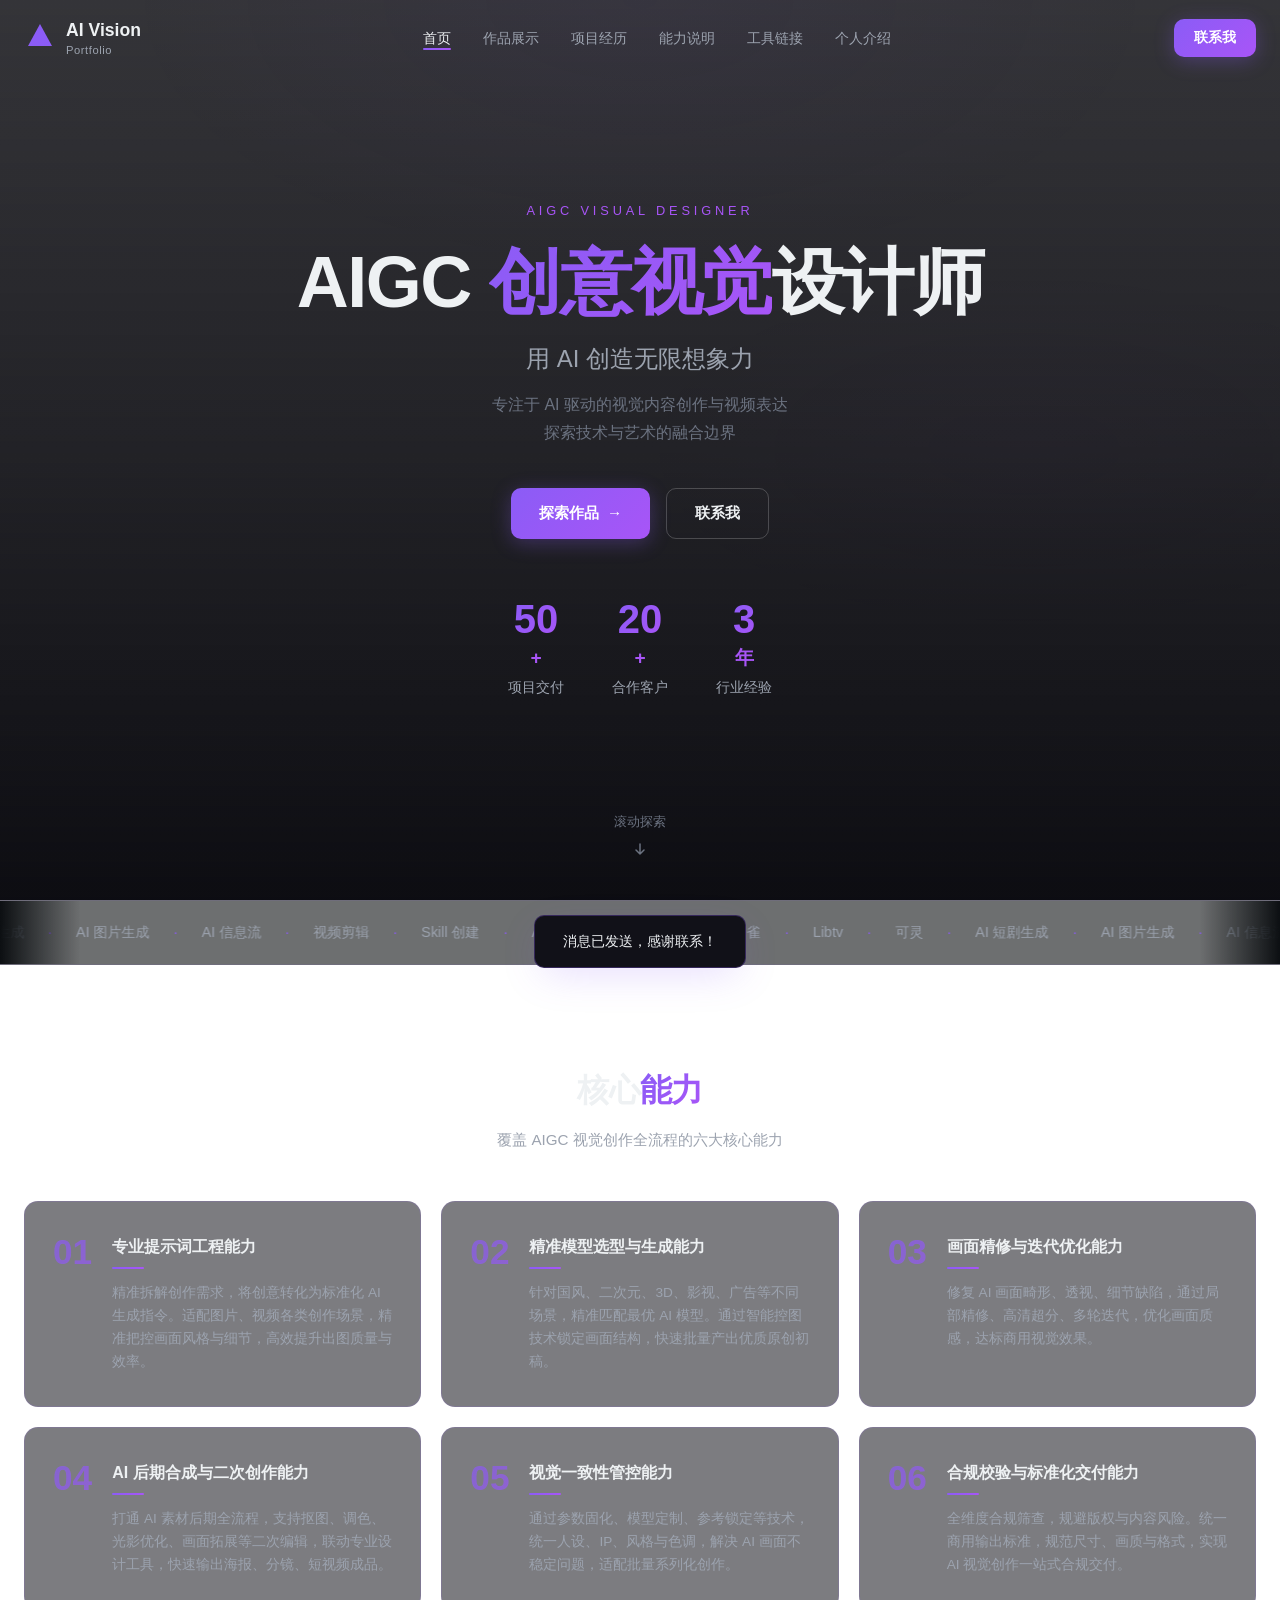
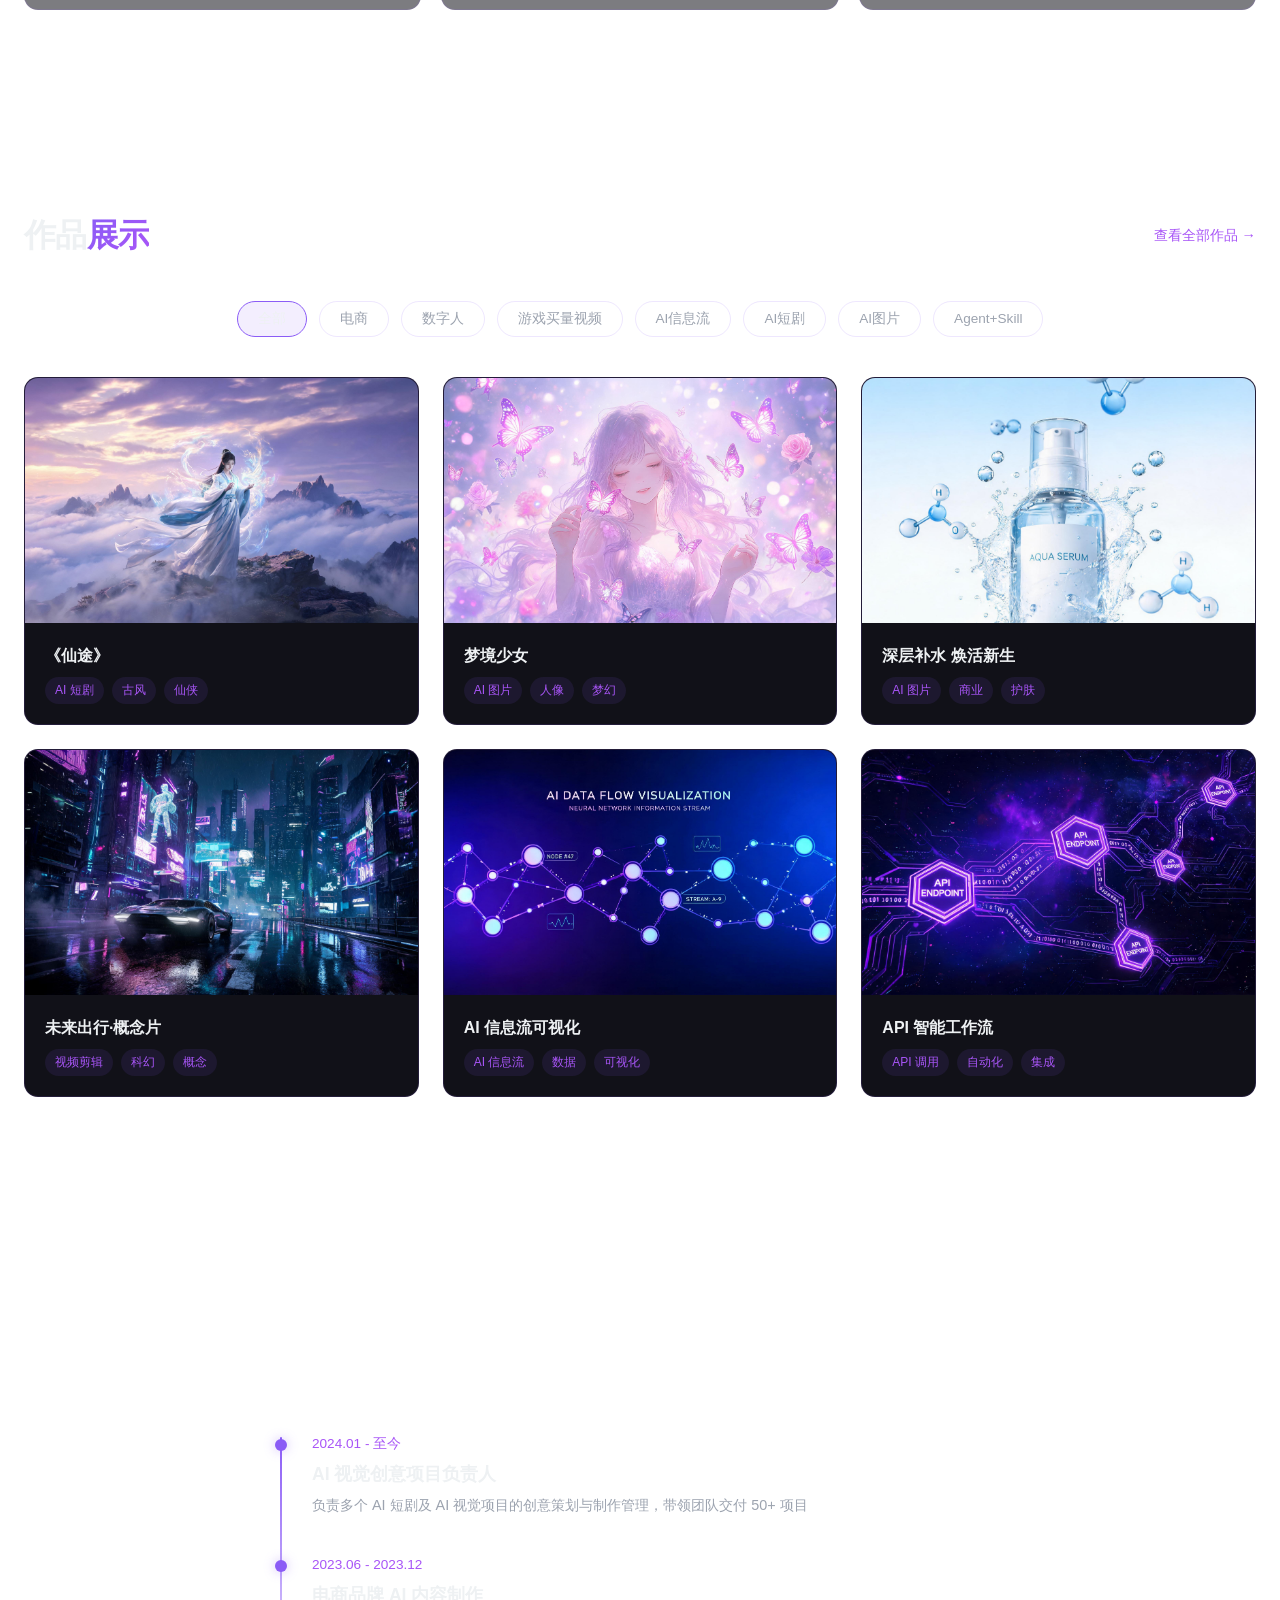
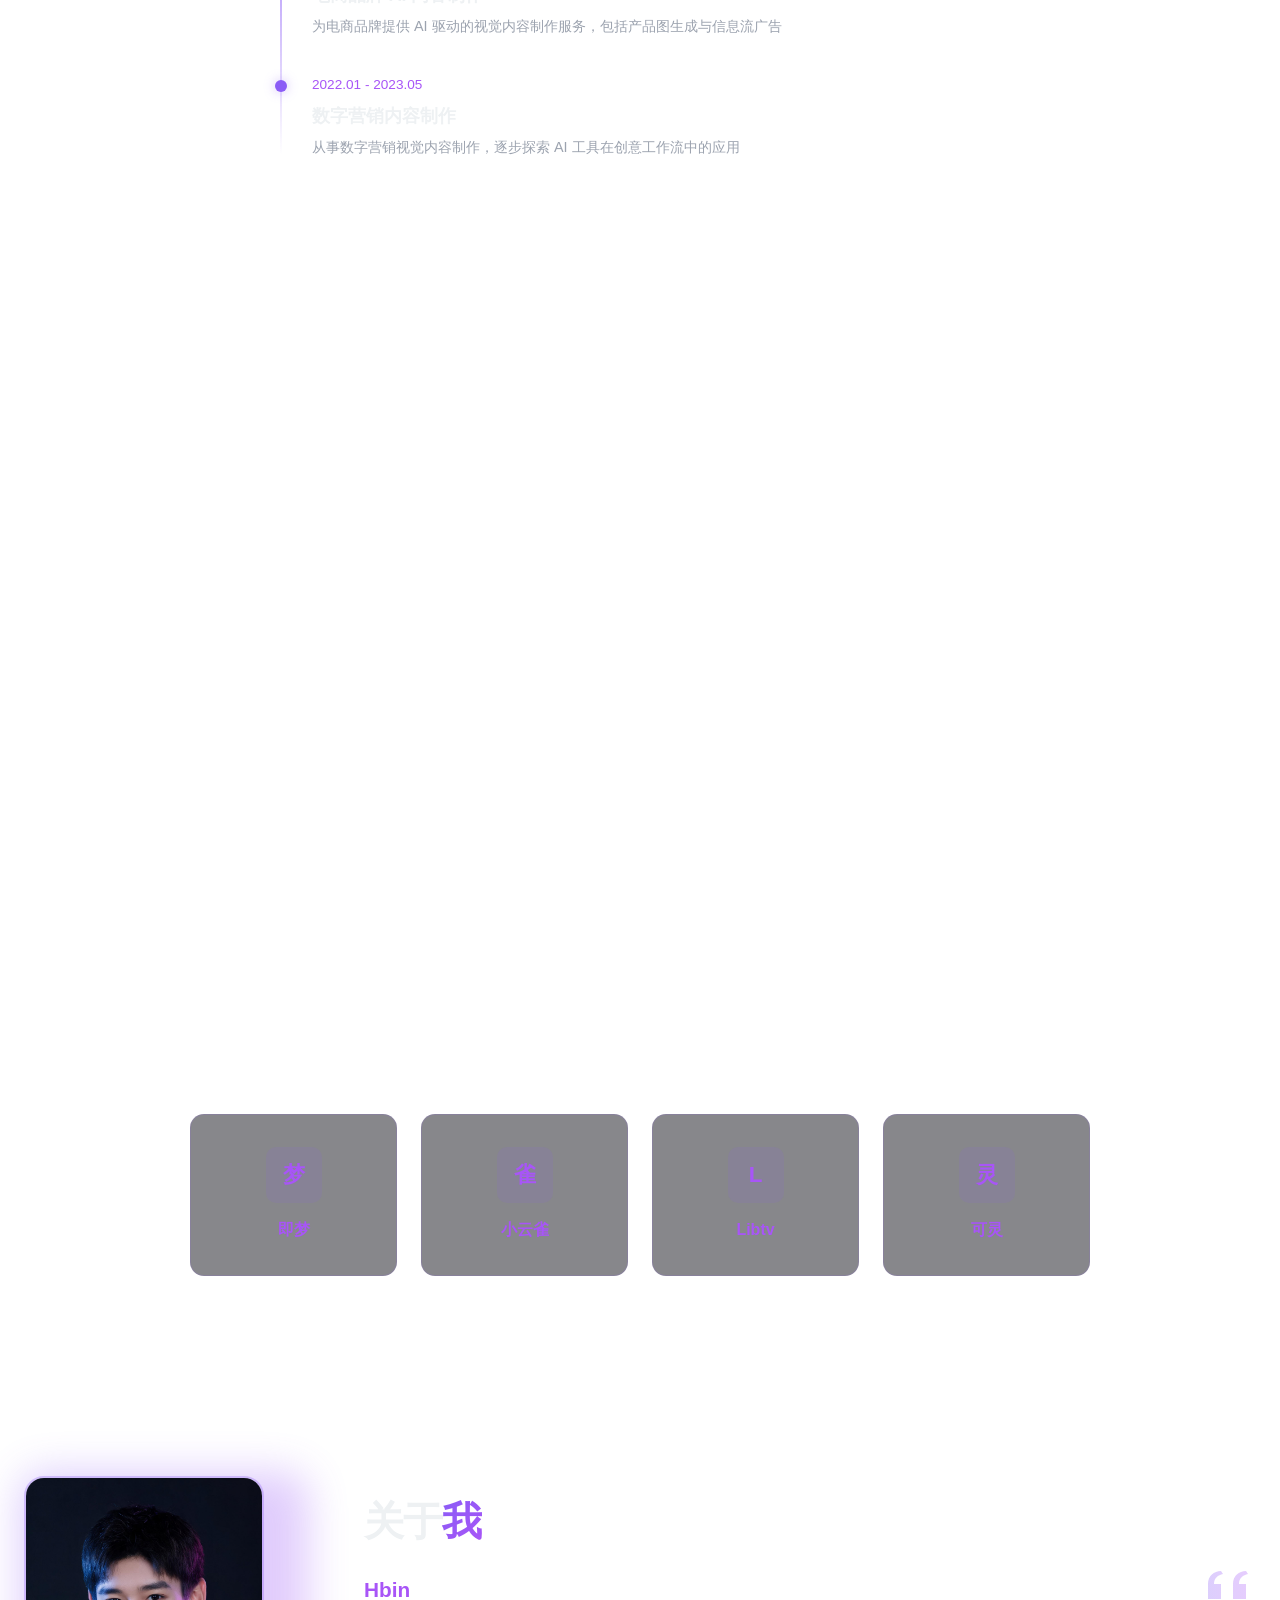
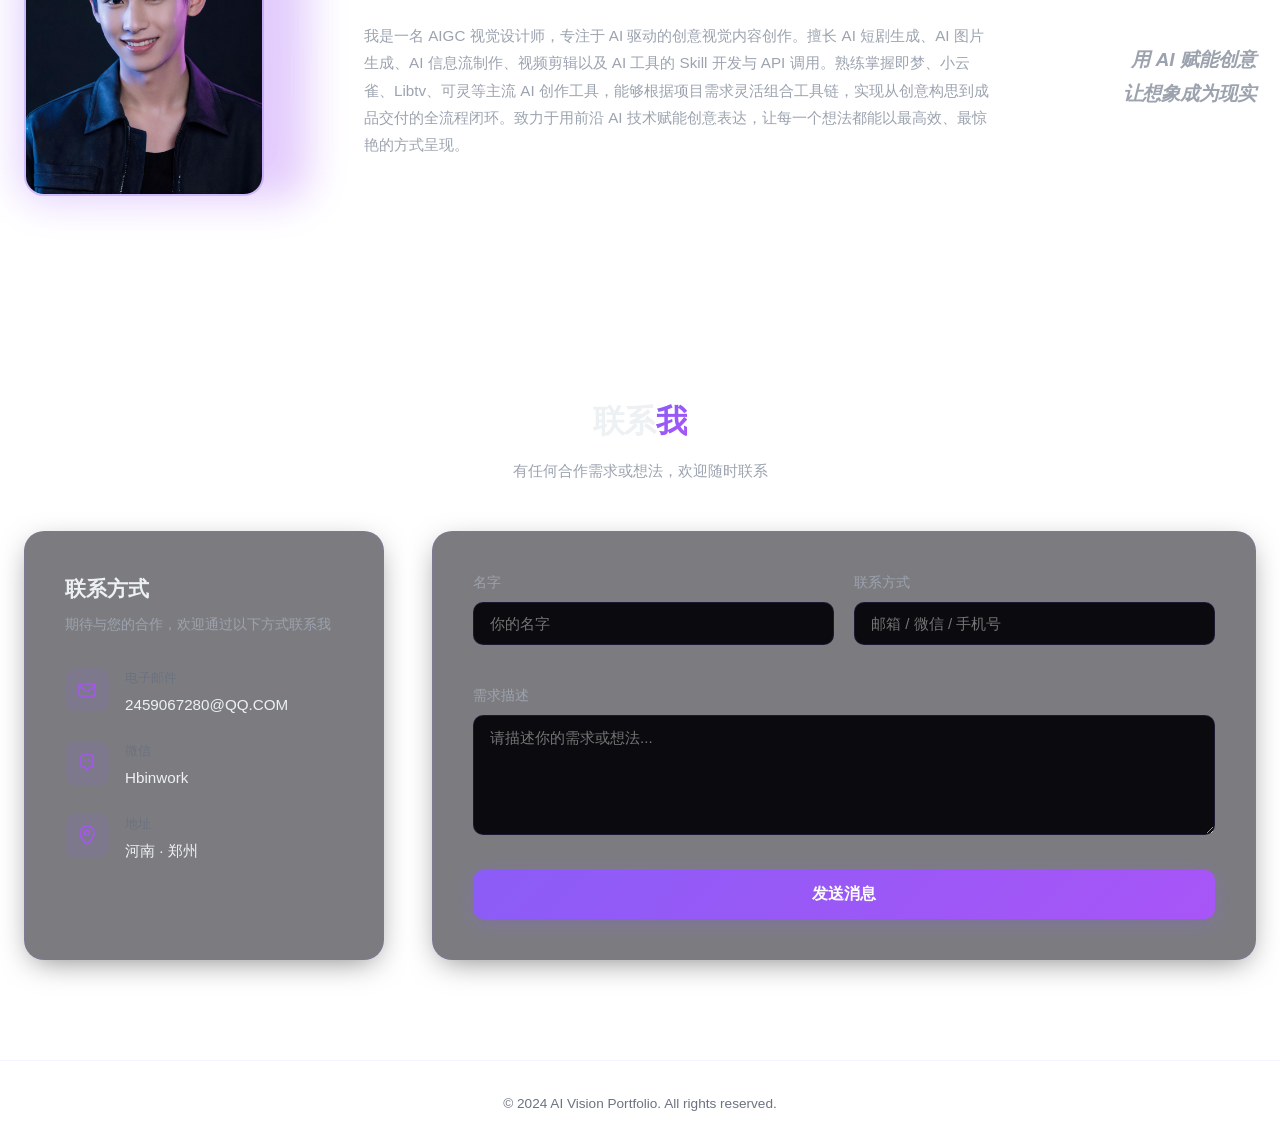
==== commit fcad5f4f: "Revert "fix: 移除工具链接板块" This reverts commit 45ea76bfabbf86d9dfd67ad99a35a3df67326b99." ====
--- a/index.html
+++ b/index.html
@@ -34,6 +34,7 @@
         <li><a href="#works">作品展示</a></li>
         <li><a href="#experience">项目经历</a></li>
         <li><a href="#skills">能力说明</a></li>
+        <li><a href="#tools">工具链接</a></li>
         <li><a href="#about">个人介绍</a></li>
       </ul>
       <a href="#contact" class="btn-primary nav-cta">联系我</a>
@@ -163,6 +164,18 @@
     </div>
   </section>
 
+  <!-- Tools -->
+  <section id="tools" class="tools-section">
+    <div class="container">
+      <div class="section-header reveal">
+        <h2 class="section-title">工具<span class="gradient-text">链接</span></h2>
+      </div>
+      <div class="tools-grid" id="toolsGrid">
+        <!-- Rendered by JS -->
+      </div>
+    </div>
+  </section>
+
   <!-- About -->
   <section id="about" class="about">
     <div class="container">
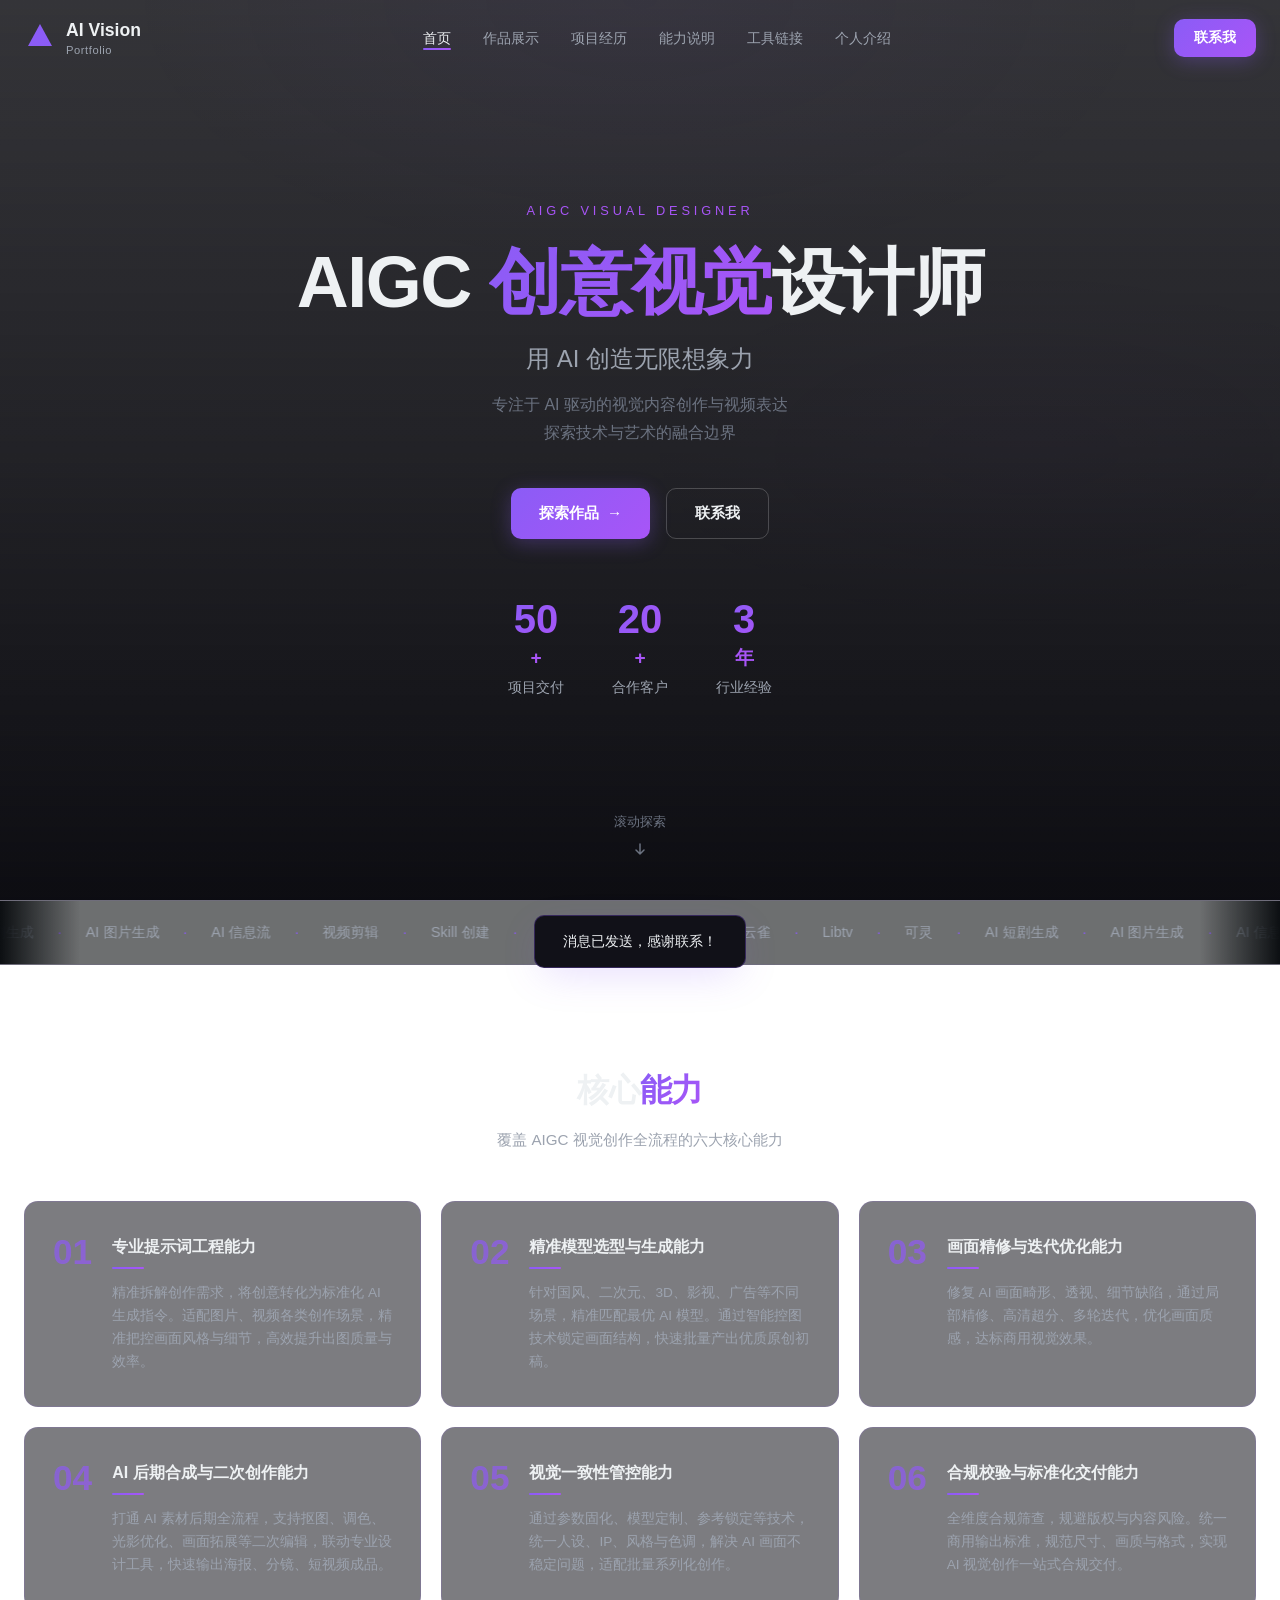
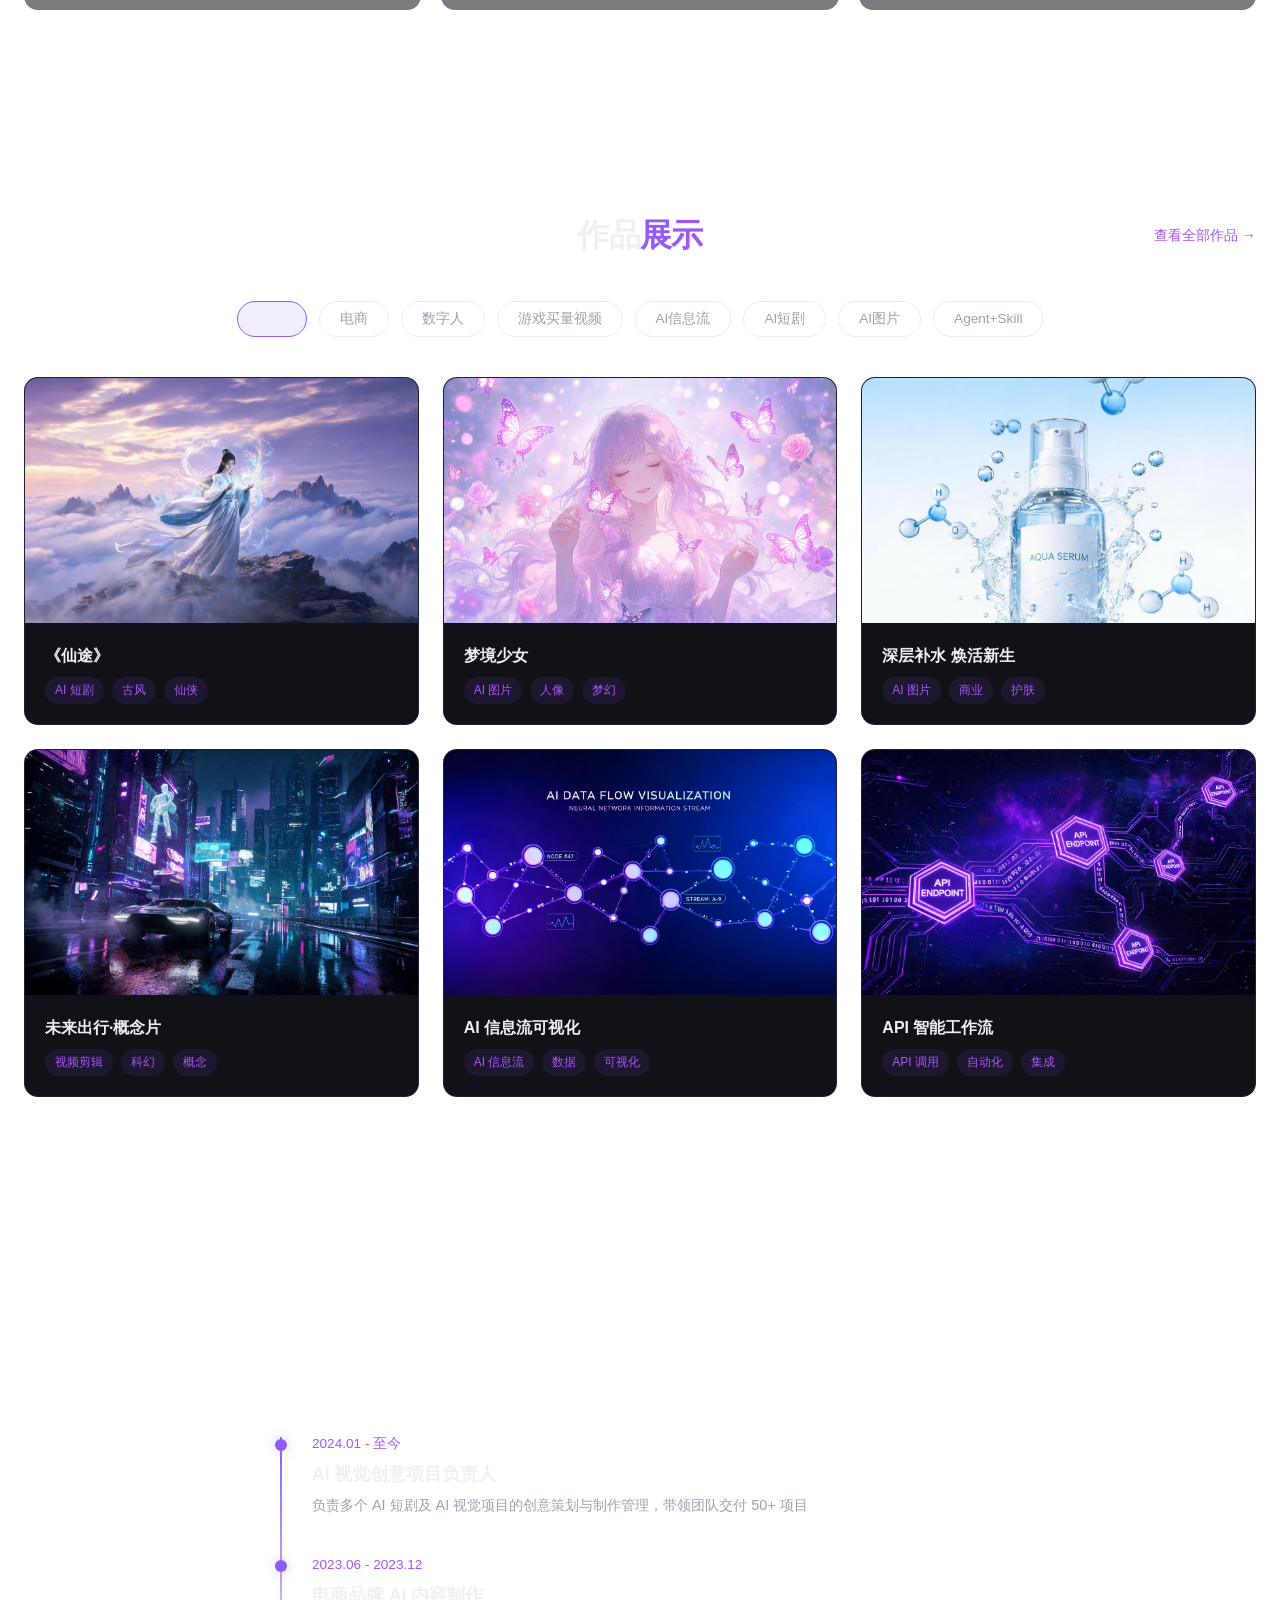
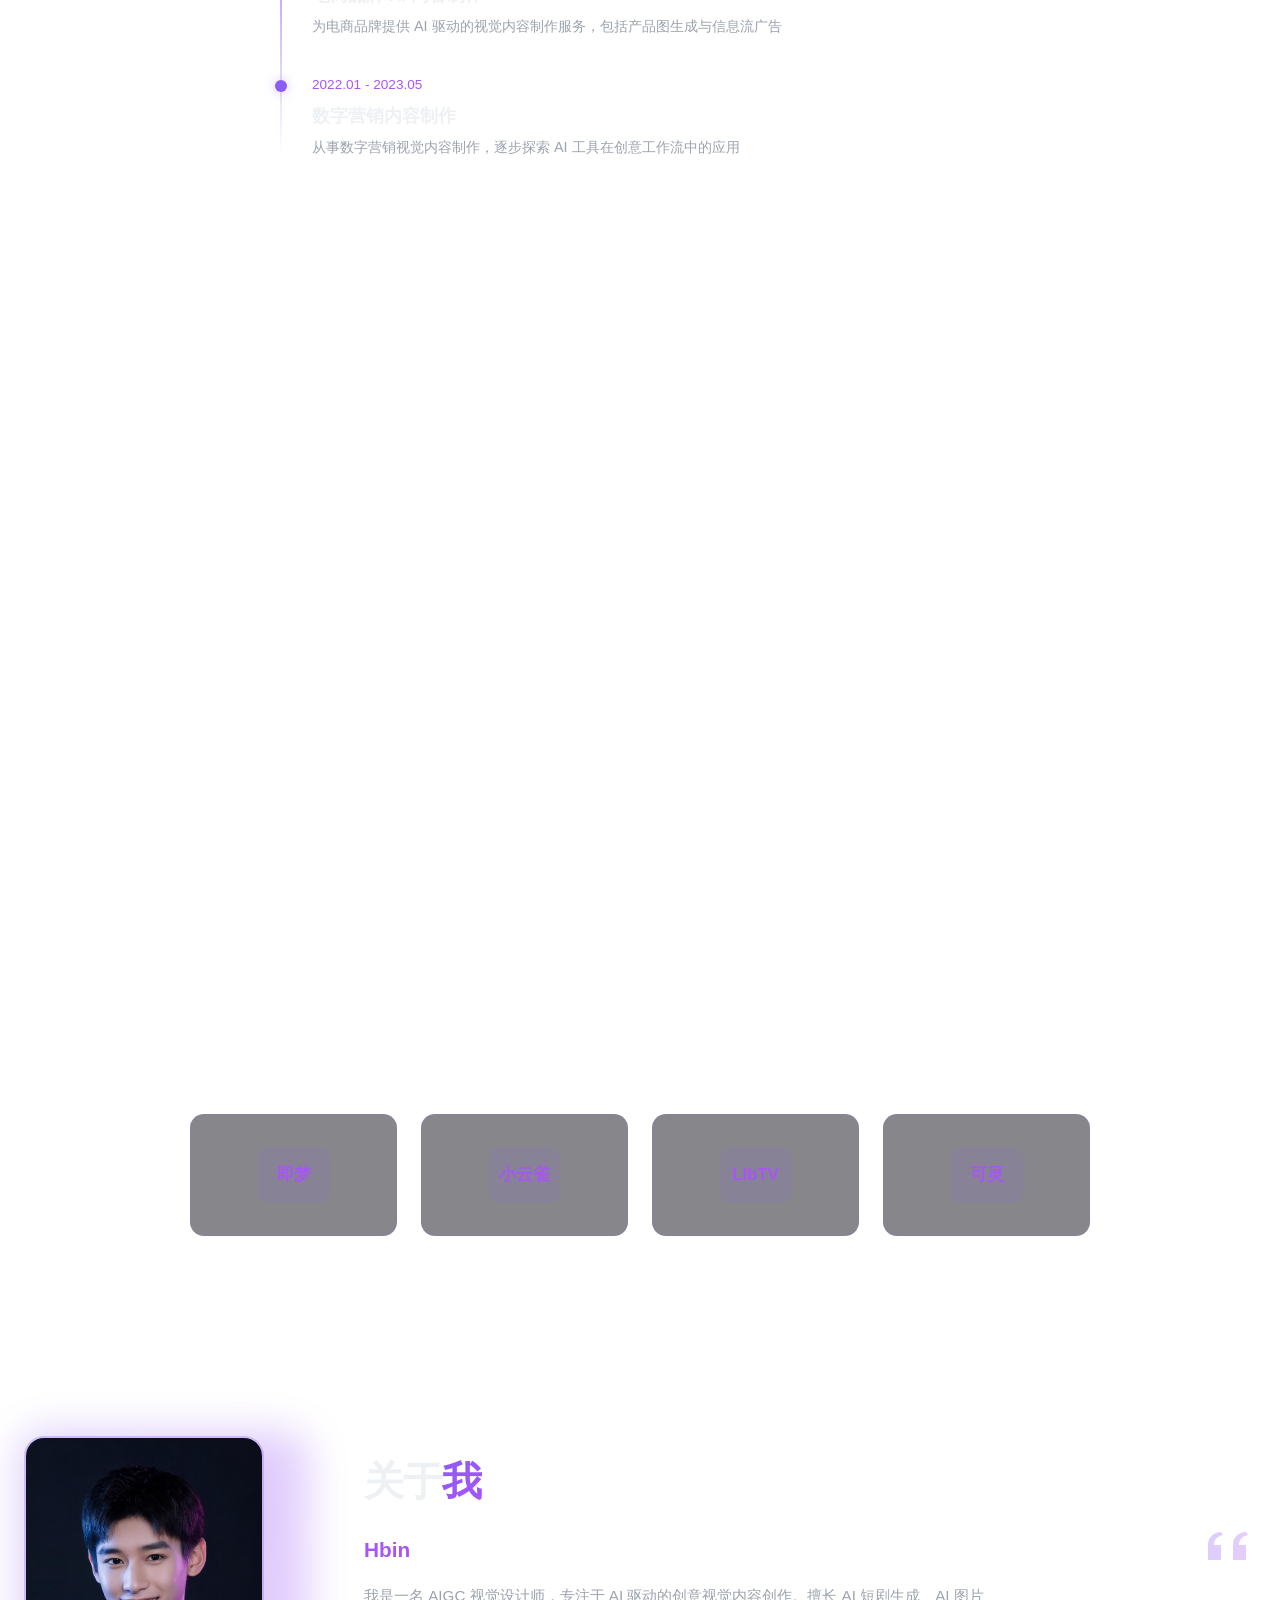
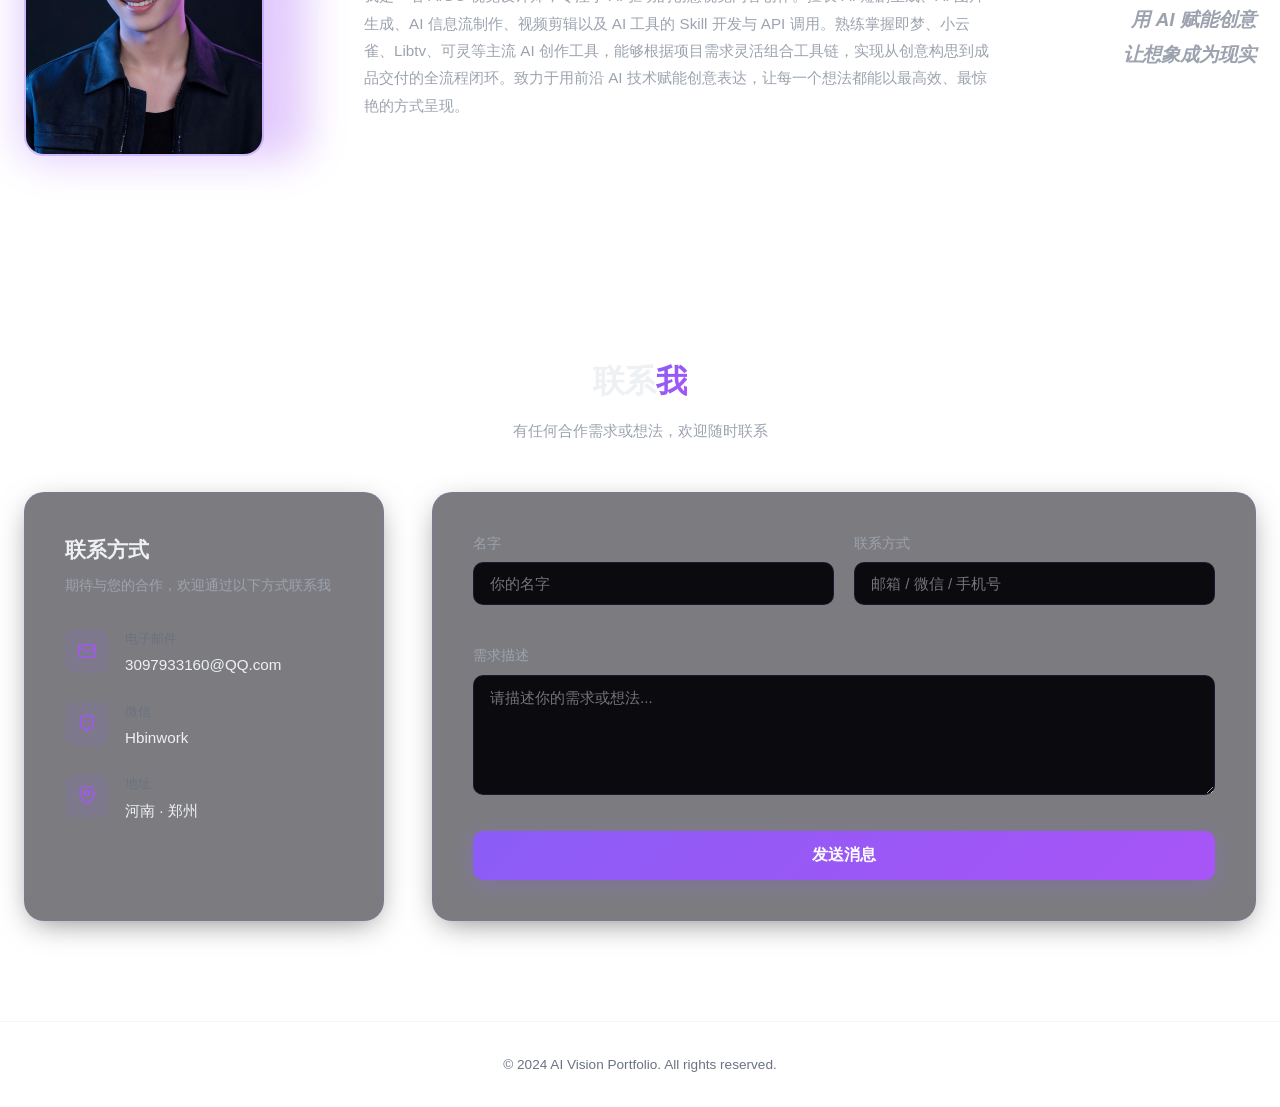
==== commit 04262ea5: "fix: 电子邮件更改为3097933160@QQ.com" ====
--- a/index.html
+++ b/index.html
@@ -220,7 +220,7 @@
               </div>
               <div class="contact-info-text">
                 <span class="contact-info-label">电子邮件</span>
-                <span class="contact-info-value">2459067280@QQ.COM</span>
+                <span class="contact-info-value">3097933160@QQ.com</span>
               </div>
             </div>
             <div class="contact-info-item">
--- a/styles.css
+++ b/styles.css
@@ -566,12 +566,18 @@
 /* === Works === */
 .works .section-header {
   display: flex;
-  justify-content: space-between;
+  justify-content: center;
   align-items: center;
   margin-bottom: 40px;
+  position: relative;
 }
 
 .works .section-header .section-title { margin-bottom: 0; }
+
+.works .section-link {
+  position: absolute;
+  right: 0;
+}
 
 .filter-bar {
   display: flex;
@@ -855,14 +861,14 @@
 }
 
 .tool-icon {
-  width: 56px;
+  width: 72px;
   height: 56px;
   border-radius: var(--r-sm);
   background: var(--accent-dim);
   display: flex;
   align-items: center;
   justify-content: center;
-  font-size: 1.4rem;
+  font-size: 1.05rem;
   font-weight: 700;
   color: var(--accent-2);
 }
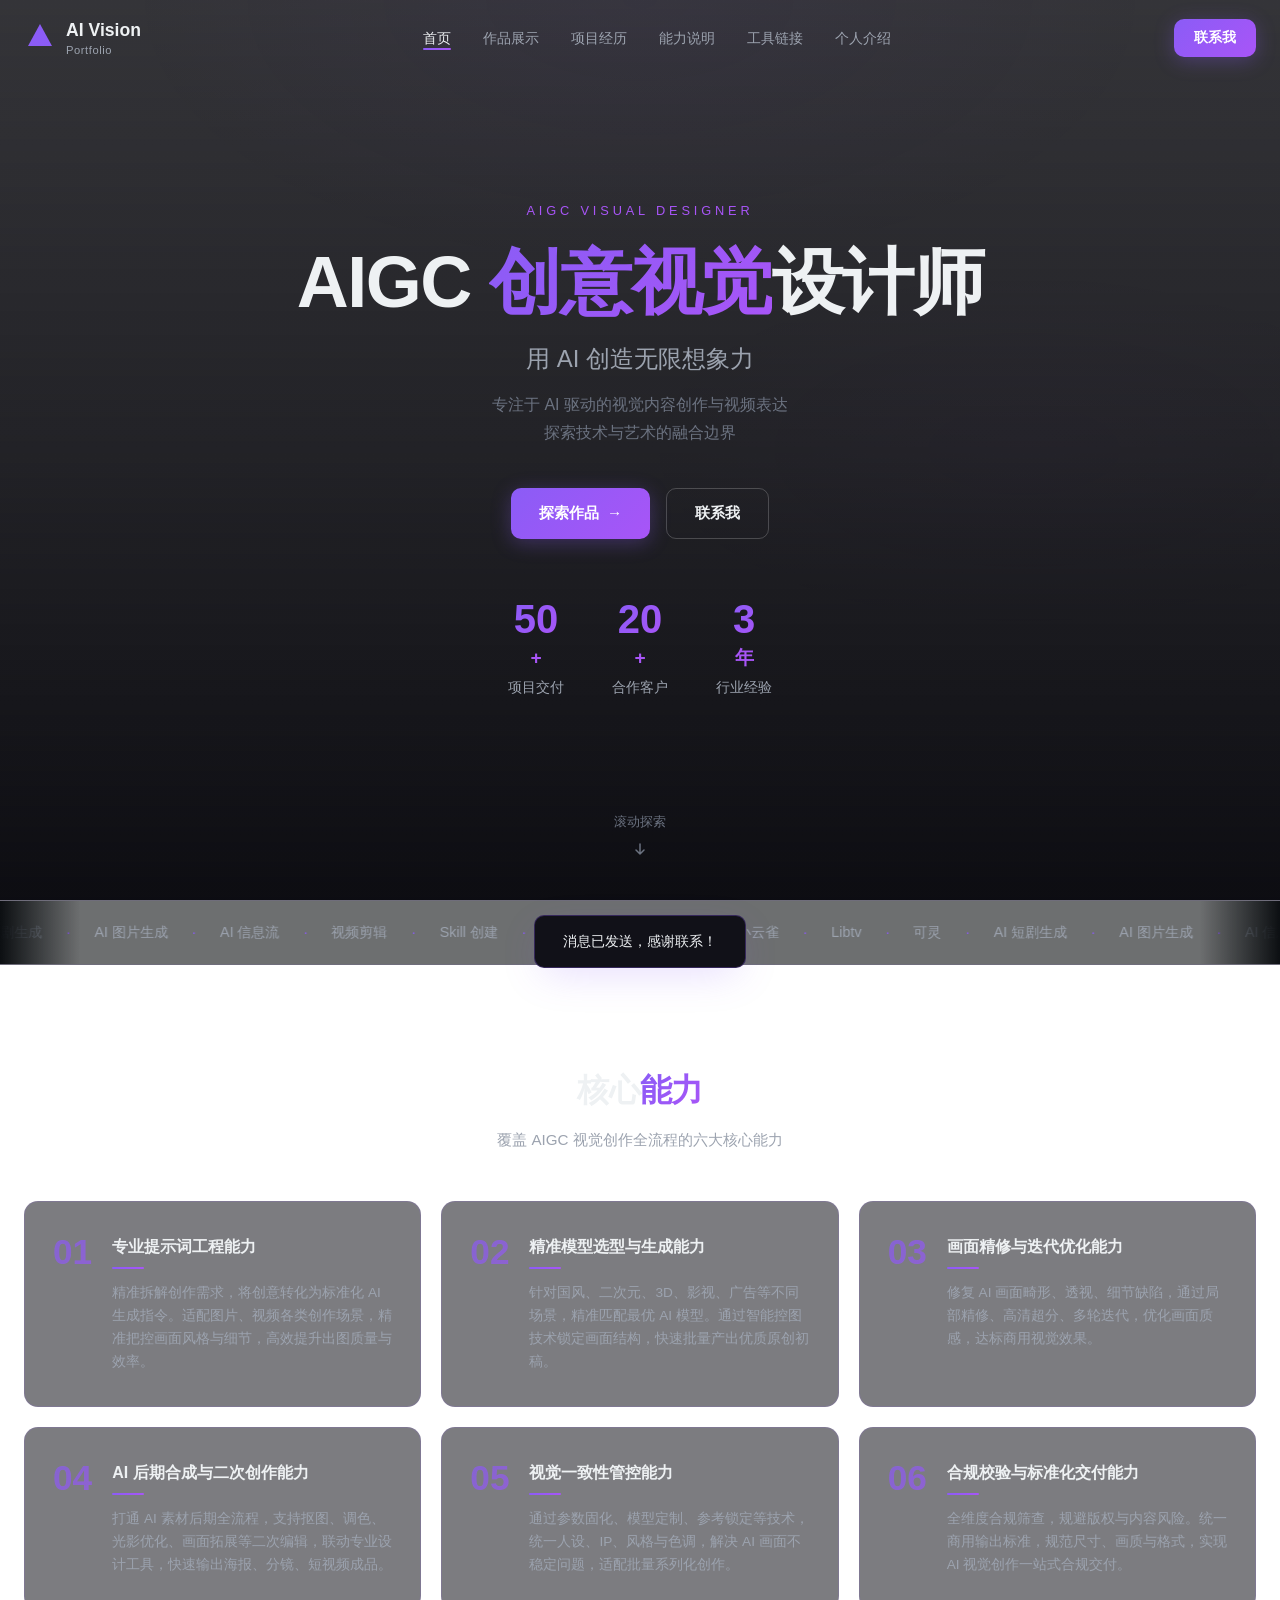
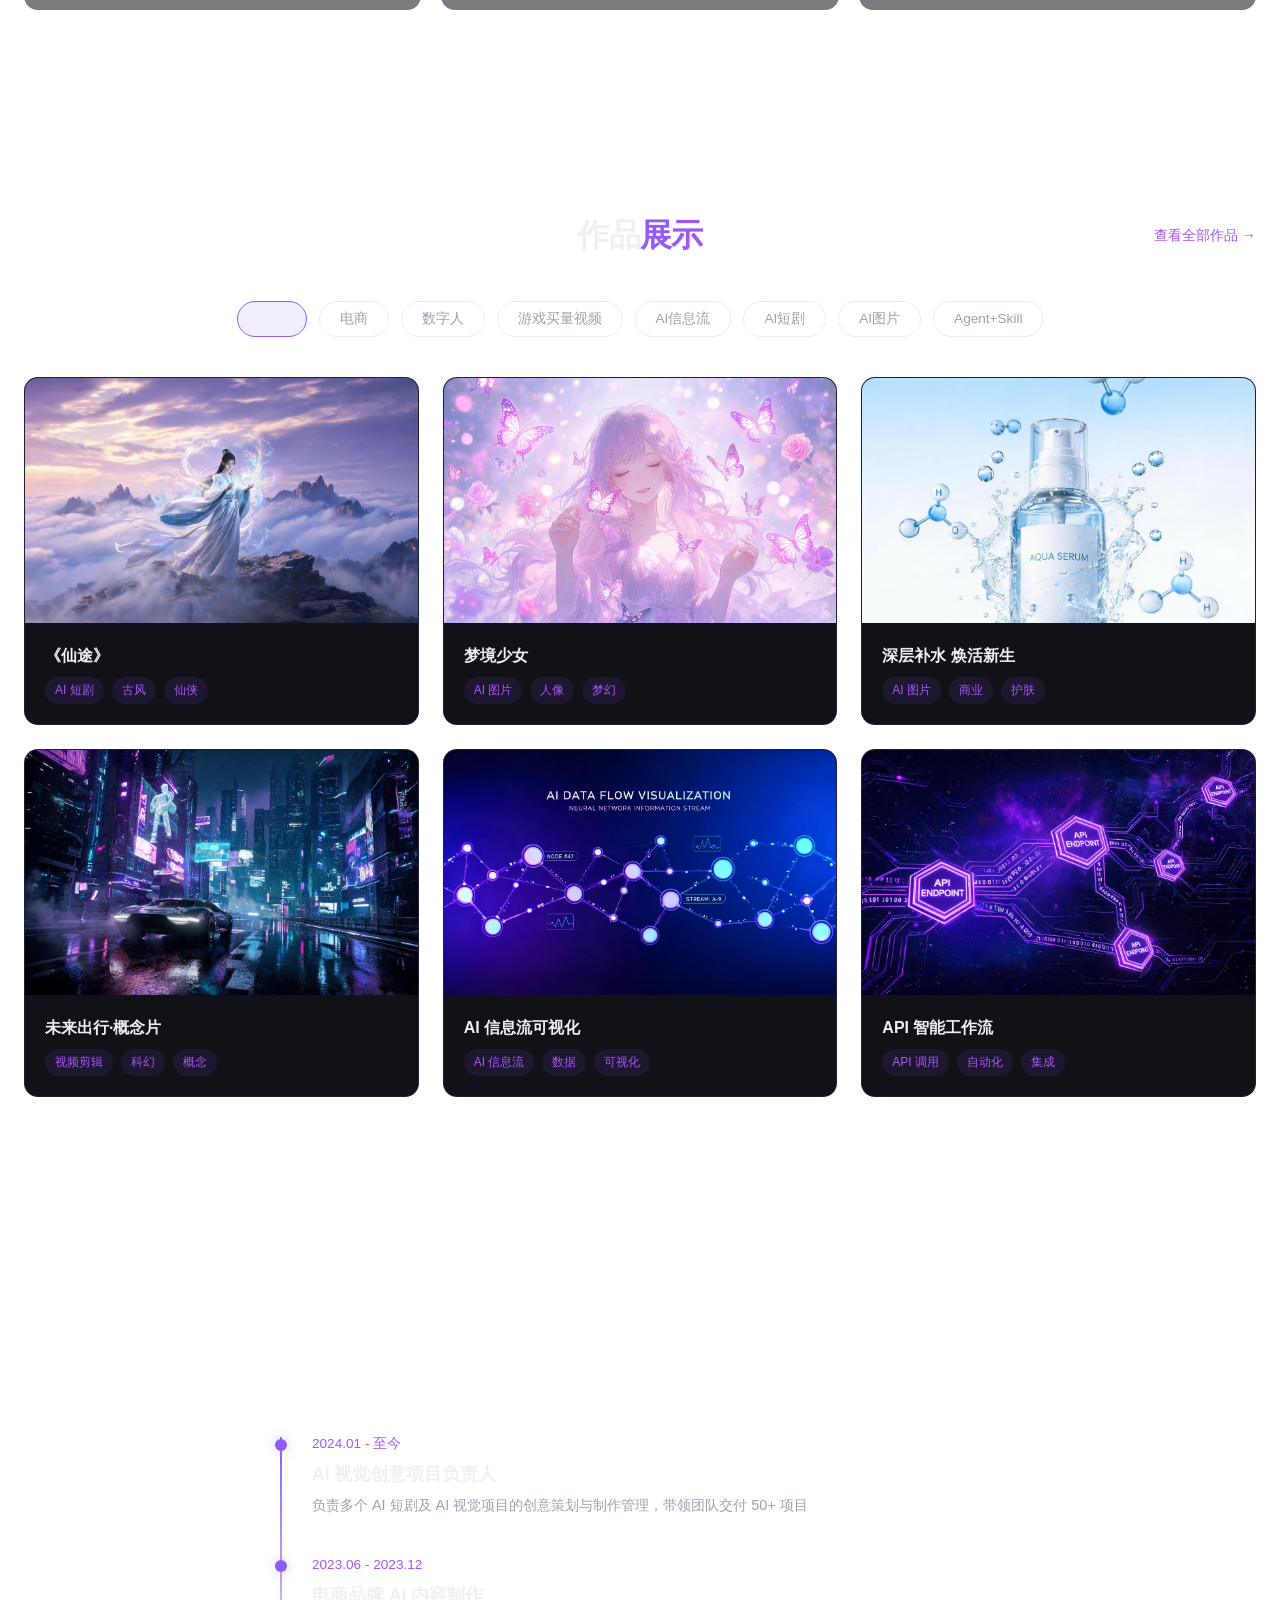
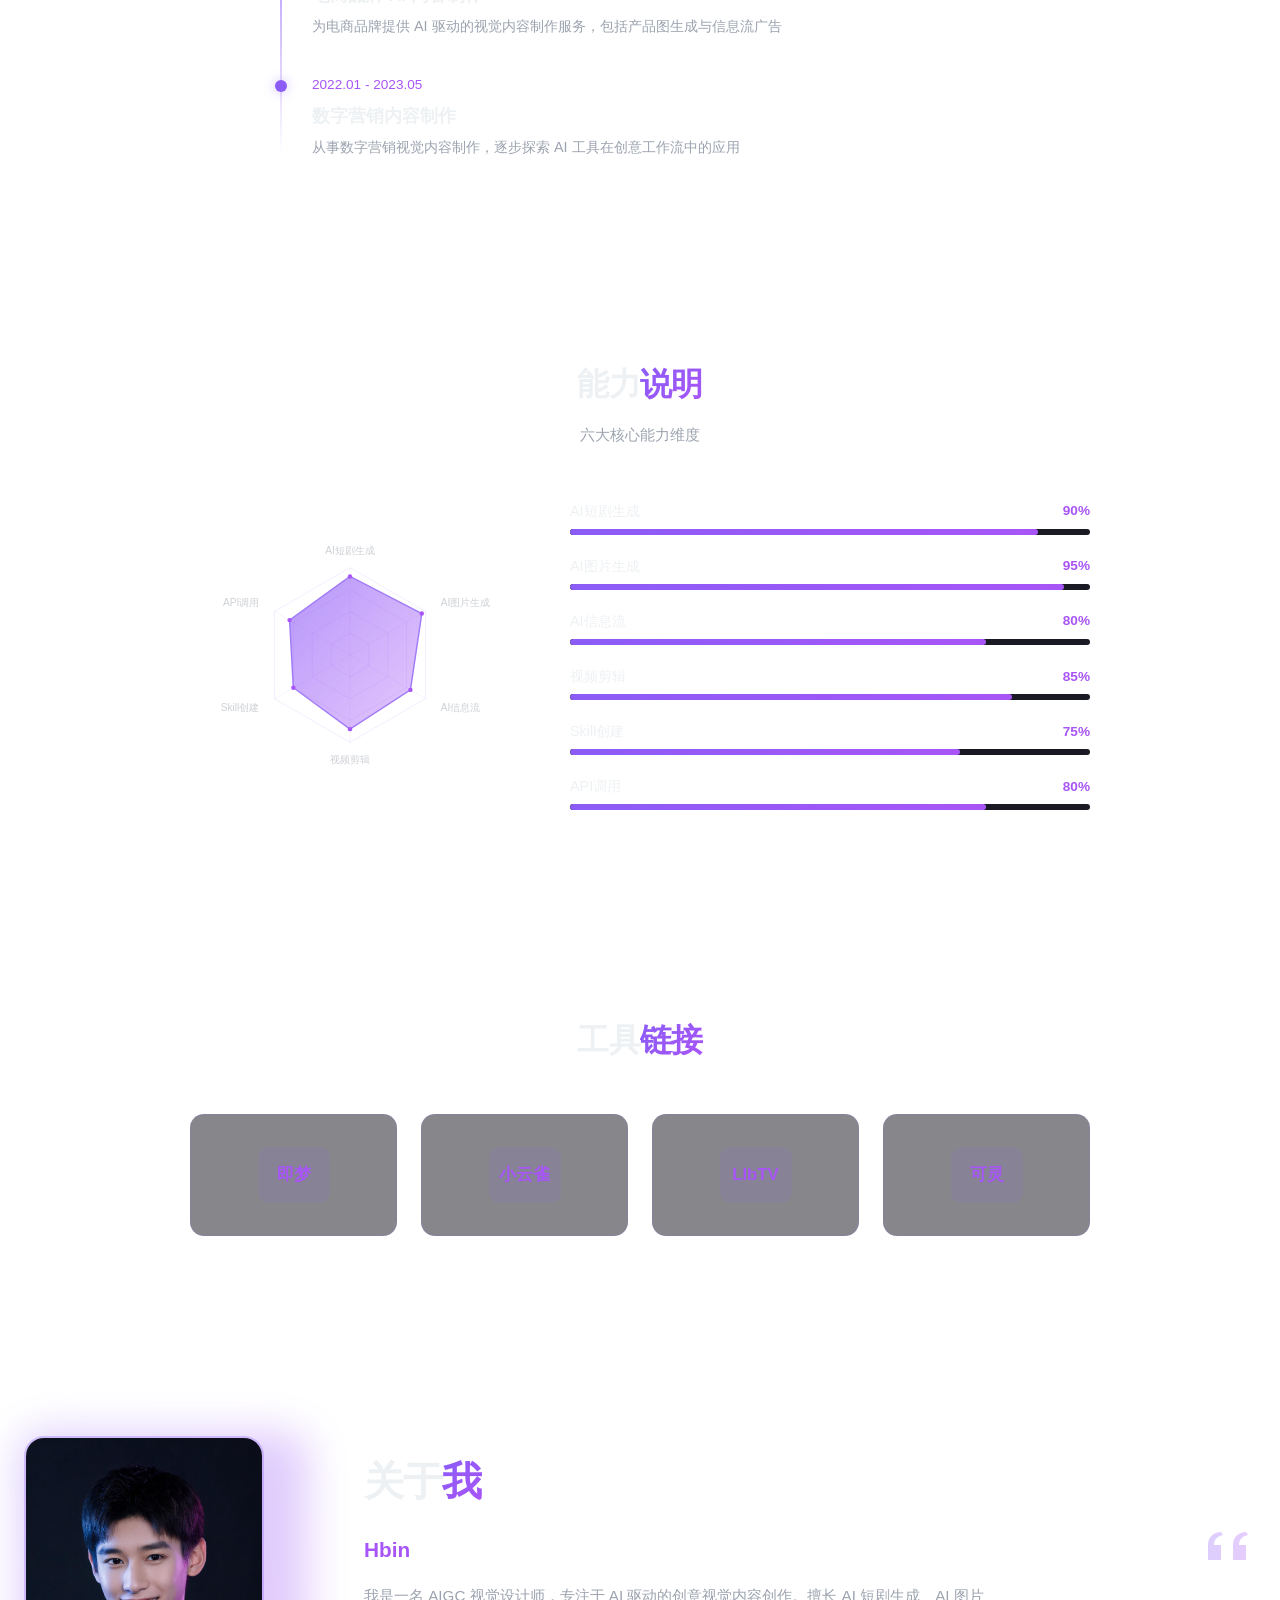
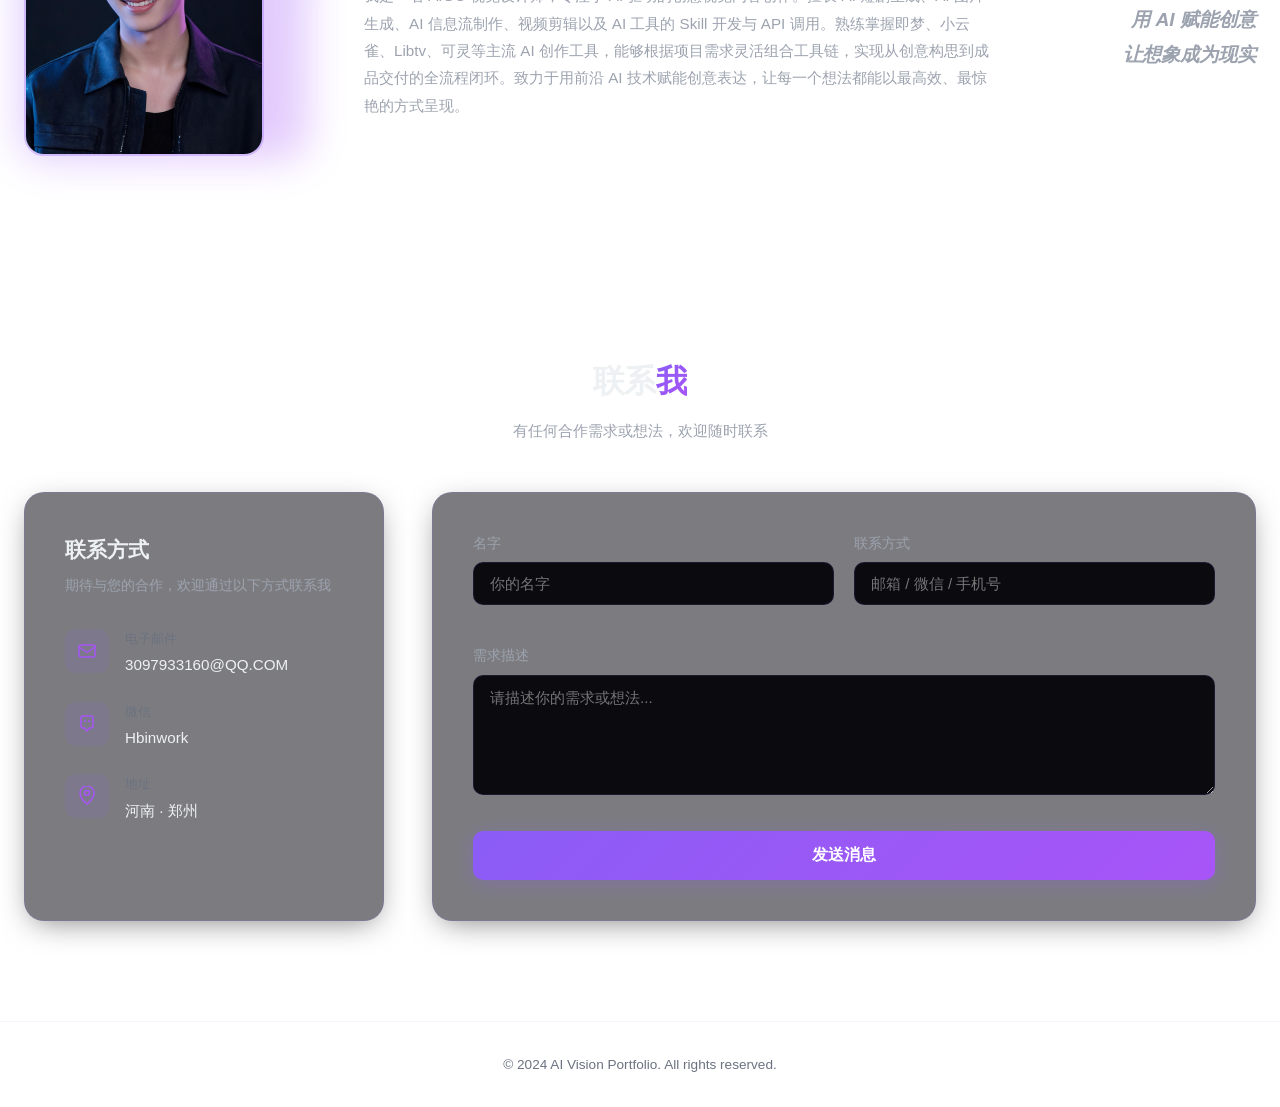
==== commit fa9e9cbe: "feat: 仙途卡片添加B站视频跳转链接" ====
--- a/index.html
+++ b/index.html
@@ -220,7 +220,7 @@
               </div>
               <div class="contact-info-text">
                 <span class="contact-info-label">电子邮件</span>
-                <span class="contact-info-value">3097933160@QQ.com</span>
+                <span class="contact-info-value">3097933160@QQ.COM</span>
               </div>
             </div>
             <div class="contact-info-item">
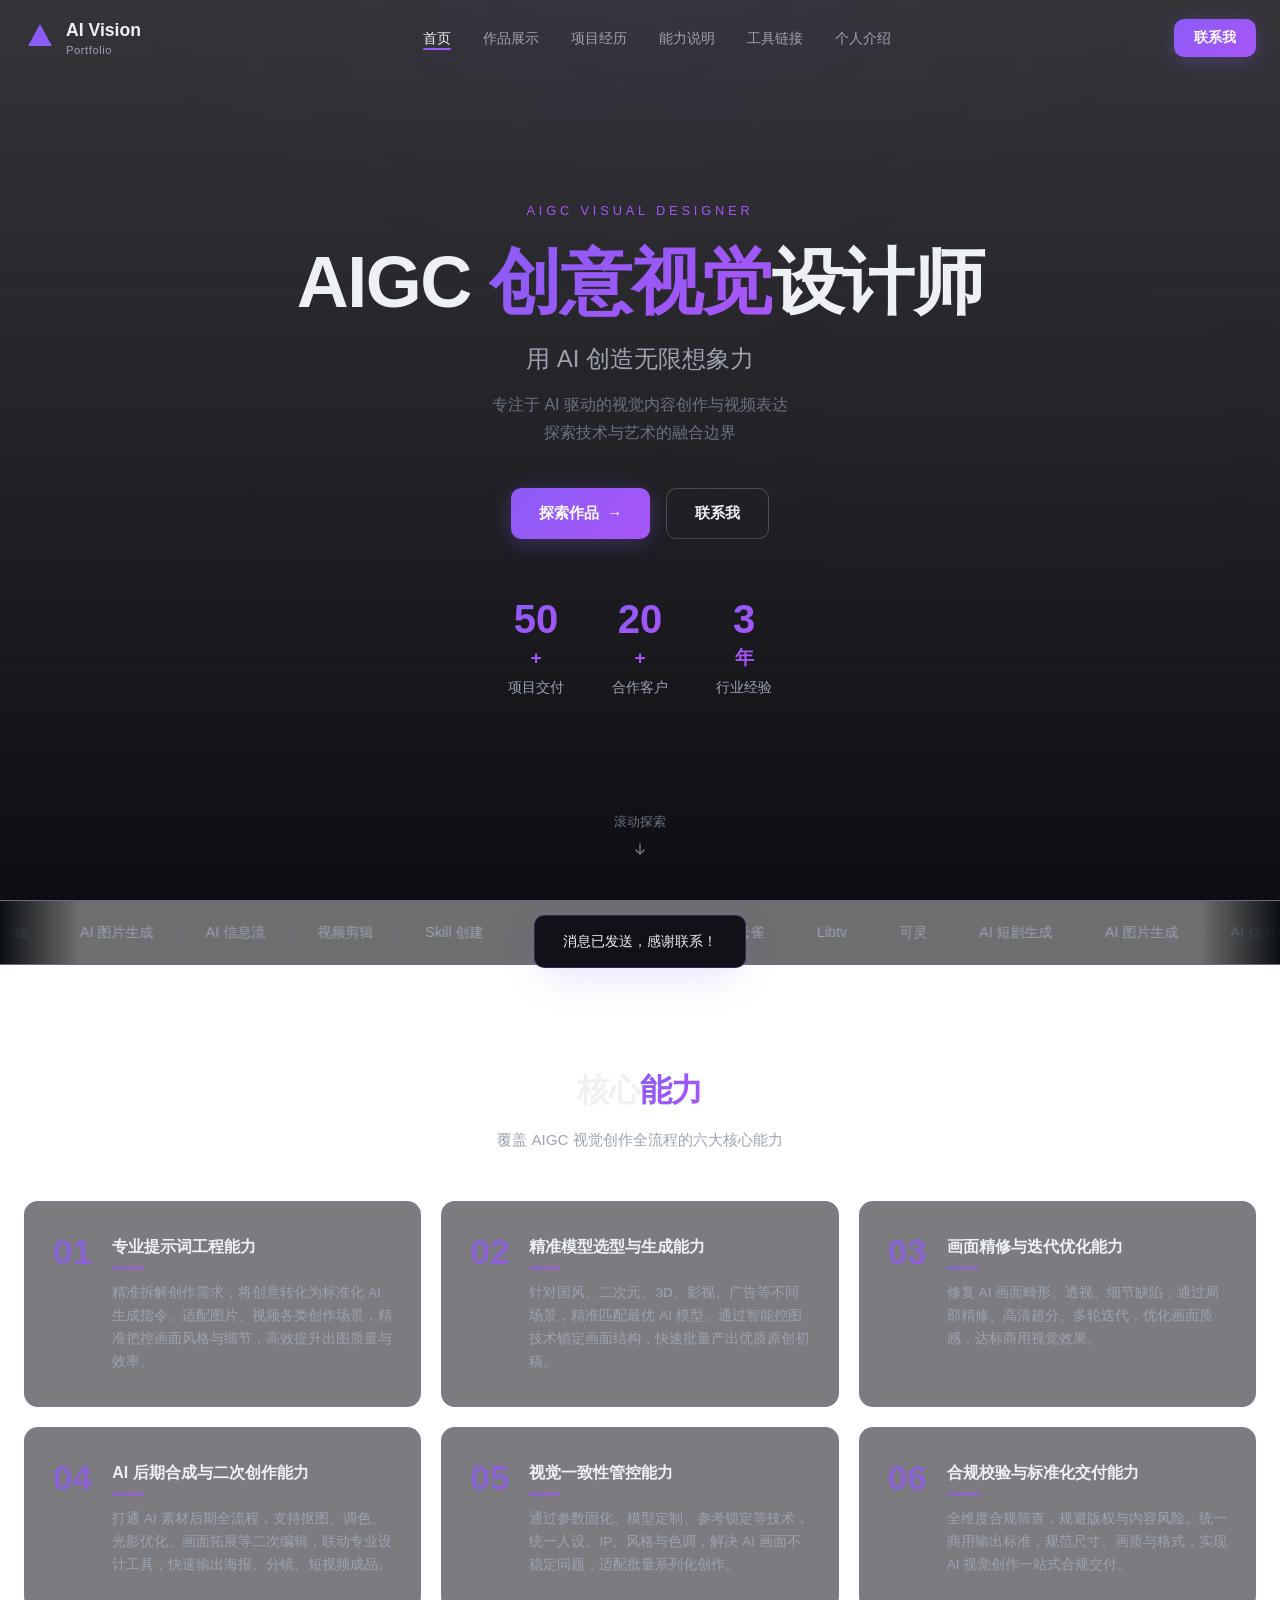
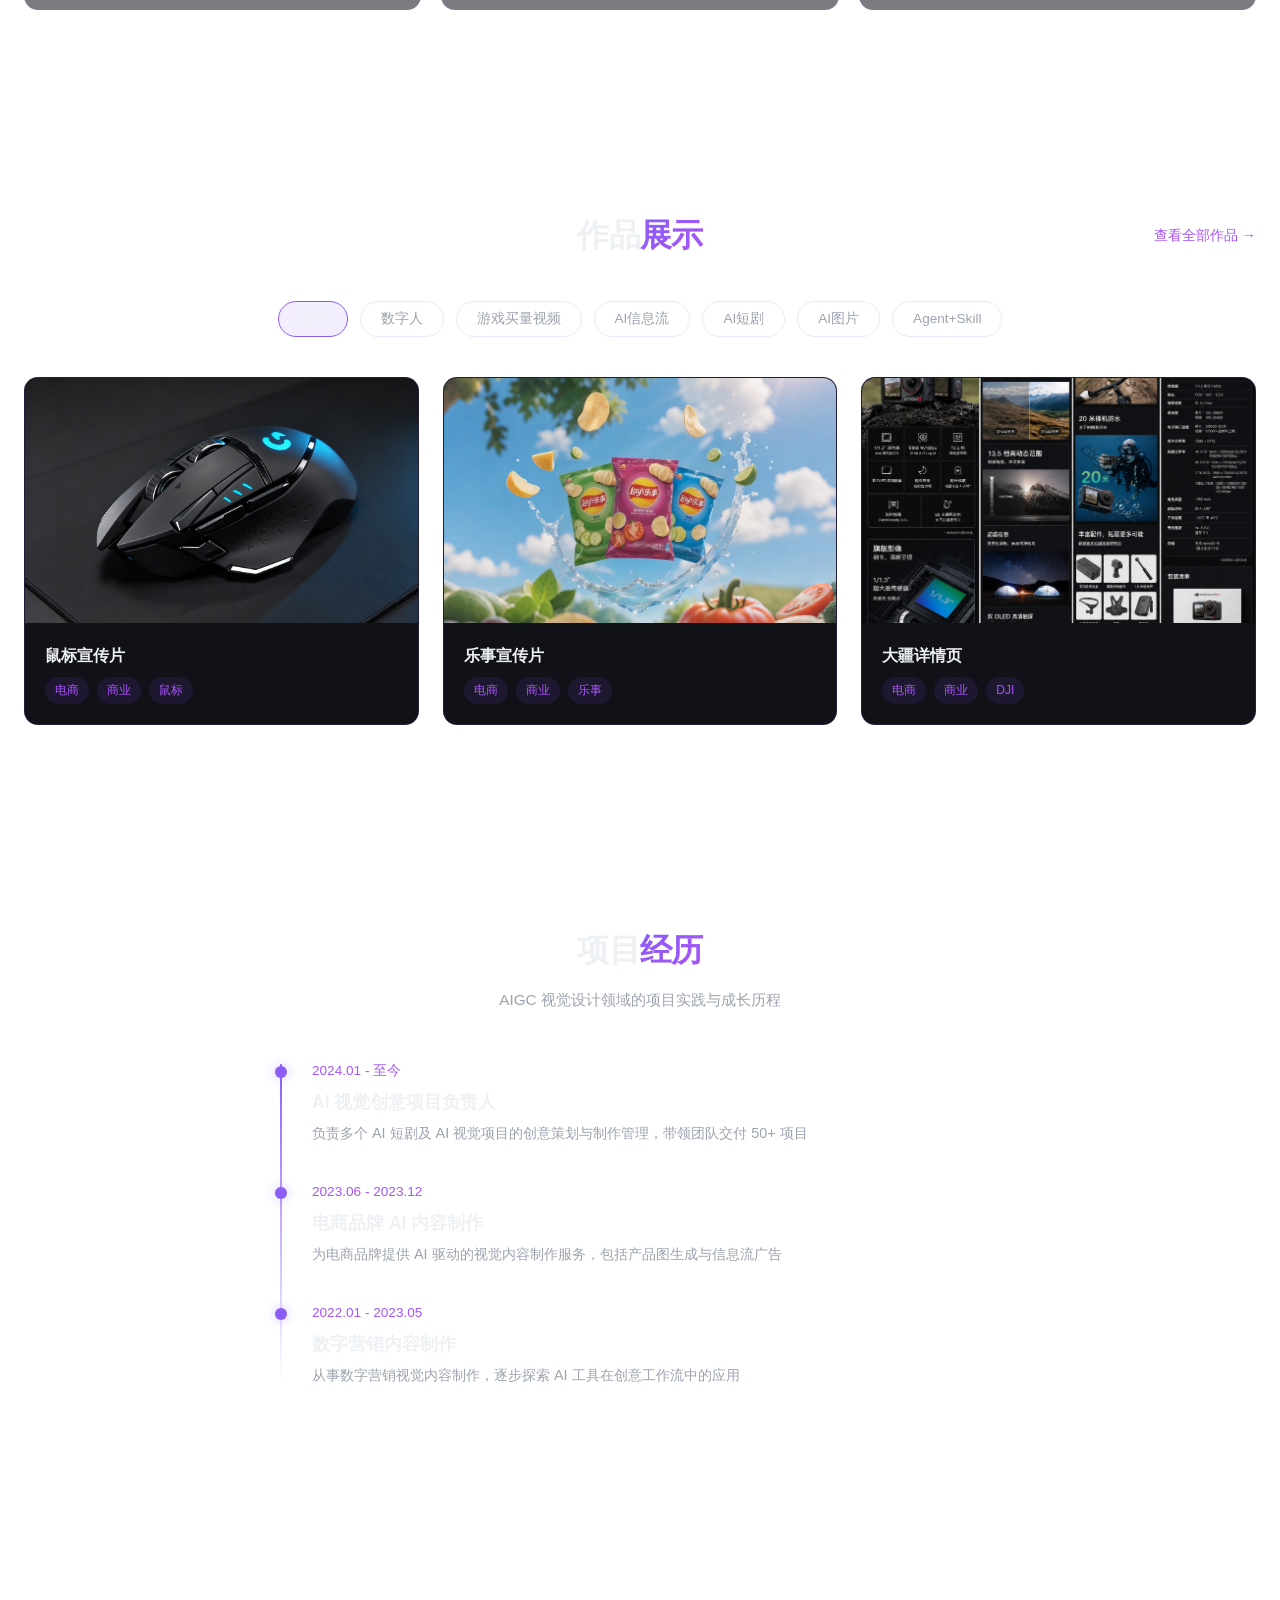
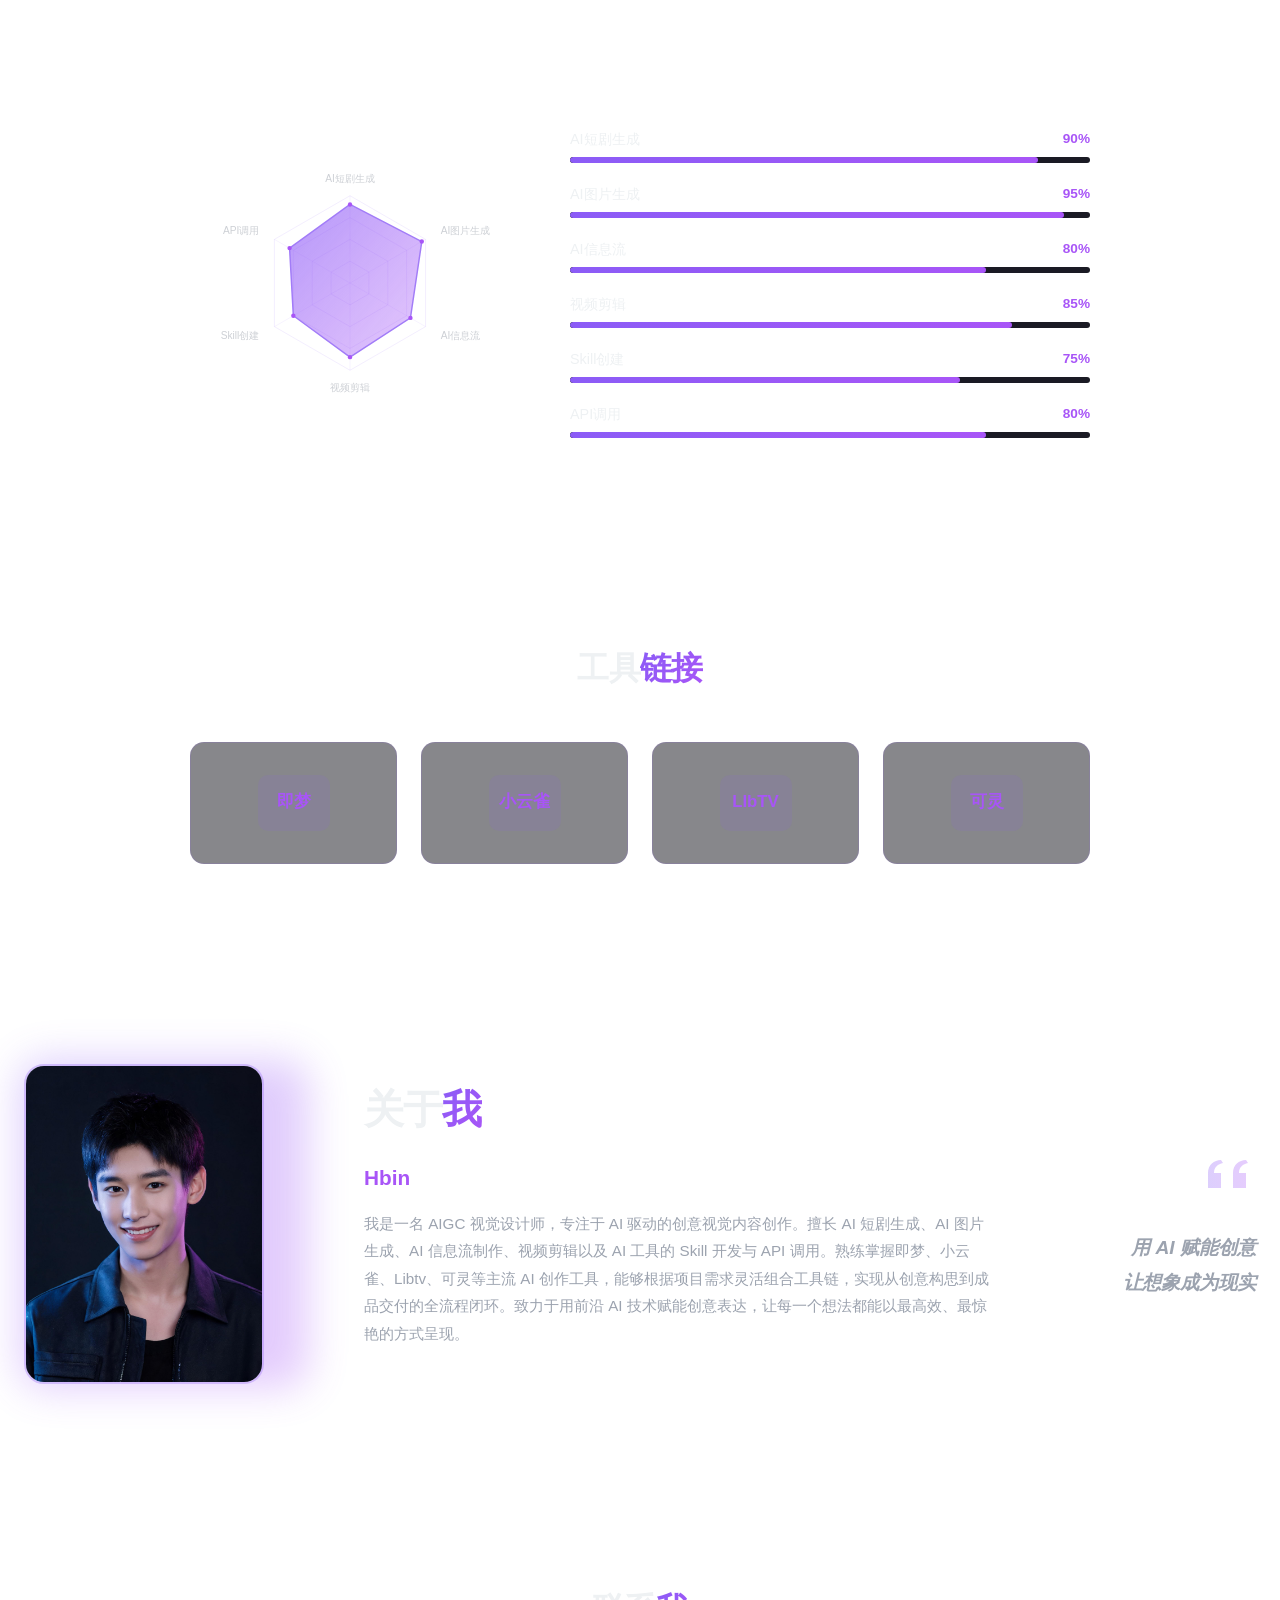
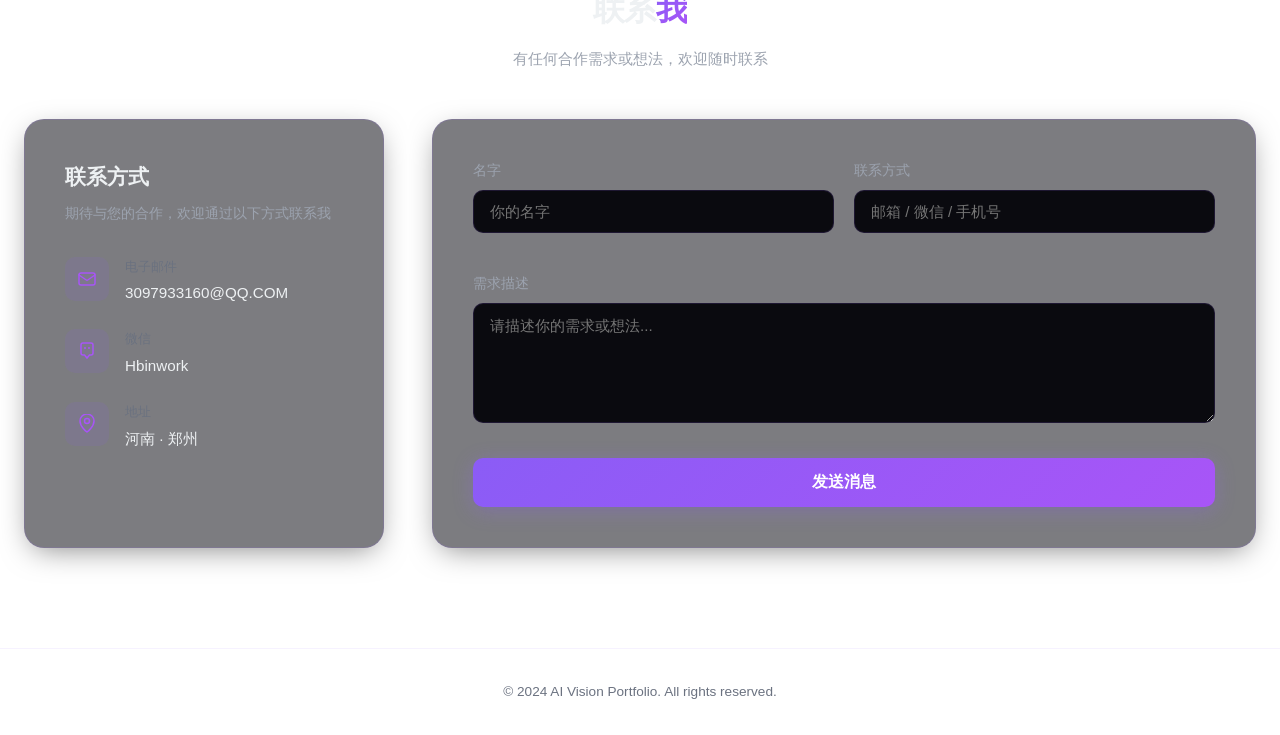
==== commit ee79d529: "feat: 点击查看全部作品弹出全部作品弹窗，按分类分组展示" ====
--- a/index.html
+++ b/index.html
@@ -276,6 +276,22 @@
     <svg width="20" height="20" viewBox="0 0 20 20"><path d="M10 16V6M6 10l4-4 4 4" stroke="currentColor" stroke-width="1.5" fill="none" stroke-linecap="round" stroke-linejoin="round"/></svg>
   </a>
 
+  <!-- All Works Modal -->
+  <div class="all-works-modal" id="allWorksModal">
+    <div class="all-works-overlay" id="allWorksOverlay"></div>
+    <div class="all-works-panel">
+      <div class="all-works-header">
+        <h2>全部作品</h2>
+        <button class="all-works-close" id="allWorksClose" aria-label="关闭">
+          <svg width="24" height="24" viewBox="0 0 24 24"><path d="M6 6l12 12M18 6L6 18" stroke="currentColor" stroke-width="2" stroke-linecap="round"/></svg>
+        </button>
+      </div>
+      <div class="all-works-body" id="allWorksBody">
+        <!-- Rendered by JS -->
+      </div>
+    </div>
+  </div>
+
   <!-- Lightbox -->
   <div class="lightbox" id="lightbox">
     <button class="lightbox-close" id="lightboxClose" aria-label="关闭">
--- a/styles.css
+++ b/styles.css
@@ -632,14 +632,21 @@
   overflow: hidden;
 }
 
-.work-card-image img {
+.work-card-image img,
+.work-card-image video {
   width: 100%;
   height: 100%;
   object-fit: cover;
   transition: transform 0.5s var(--ease);
 }
 
-.work-card:hover .work-card-image img { transform: scale(1.05); }
+.work-card-image video {
+  object-fit: contain;
+  background: #000;
+}
+
+.work-card:hover .work-card-image img,
+.work-card:hover .work-card-image video { transform: scale(1.05); }
 
 .work-card-image::after {
   content: '';
@@ -1171,9 +1178,24 @@
   border: 1px solid var(--border);
 }
 
-.lightbox-content img {
+.lightbox-content img,
+.lightbox-content video {
   width: 100%;
   border-radius: var(--r-lg) var(--r-lg) 0 0;
+  cursor: zoom-in;
+  transition: all 0.3s var(--ease);
+}
+
+.lightbox-content img.is-fullscreen {
+  position: fixed;
+  inset: 0;
+  z-index: 210;
+  width: 100vw;
+  height: 100vh;
+  object-fit: contain;
+  border-radius: 0;
+  cursor: zoom-out;
+  background: rgba(0, 0, 0, 0.95);
 }
 
 .lightbox-info {
@@ -1203,6 +1225,158 @@
   color: var(--text-sub);
   line-height: 1.8;
   font-size: 0.95rem;
+}
+
+/* === All Works Modal === */
+.all-works-modal {
+  position: fixed;
+  inset: 0;
+  z-index: 250;
+  display: flex;
+  align-items: center;
+  justify-content: center;
+  opacity: 0;
+  visibility: hidden;
+  transition: all 0.4s var(--ease);
+}
+
+.all-works-modal.is-open {
+  opacity: 1;
+  visibility: visible;
+}
+
+.all-works-overlay {
+  position: absolute;
+  inset: 0;
+  background: rgba(10, 10, 15, 0.9);
+  backdrop-filter: blur(12px);
+}
+
+.all-works-panel {
+  position: relative;
+  width: 90%;
+  max-width: 1100px;
+  max-height: 85vh;
+  background: var(--surface);
+  border: 1px solid var(--border);
+  border-radius: var(--r-xl);
+  display: flex;
+  flex-direction: column;
+  overflow: hidden;
+  box-shadow: var(--shadow-lg);
+}
+
+.all-works-header {
+  display: flex;
+  align-items: center;
+  justify-content: space-between;
+  padding: 24px 32px;
+  border-bottom: 1px solid var(--line);
+  flex-shrink: 0;
+}
+
+.all-works-header h2 {
+  font-size: 1.3rem;
+  font-weight: 700;
+}
+
+.all-works-close {
+  width: 40px;
+  height: 40px;
+  border-radius: 50%;
+  background: var(--surface2);
+  border: 1px solid var(--border);
+  display: flex;
+  align-items: center;
+  justify-content: center;
+  color: var(--text-sub);
+  transition: all 0.3s;
+}
+
+.all-works-close:hover {
+  border-color: var(--accent);
+  color: var(--accent-2);
+}
+
+.all-works-body {
+  padding: 32px;
+  overflow-y: auto;
+  flex: 1;
+}
+
+.all-works-category {
+  margin-bottom: 32px;
+}
+
+.all-works-category:last-child { margin-bottom: 0; }
+
+.all-works-cat-title {
+  font-size: 1.05rem;
+  font-weight: 600;
+  color: var(--accent-2);
+  margin-bottom: 16px;
+  padding-bottom: 8px;
+  border-bottom: 1px solid var(--line);
+}
+
+.all-works-cat-grid {
+  display: grid;
+  grid-template-columns: repeat(auto-fill, minmax(200px, 1fr));
+  gap: 16px;
+}
+
+.all-works-card {
+  background: var(--surface2);
+  border: 1px solid var(--border);
+  border-radius: var(--r-md);
+  overflow: hidden;
+  cursor: pointer;
+  transition: all 0.3s var(--ease);
+}
+
+.all-works-card:hover {
+  border-color: var(--border-glow);
+  transform: translateY(-2px);
+  box-shadow: var(--shadow-glow);
+}
+
+.all-works-card-img {
+  width: 100%;
+  aspect-ratio: 16 / 10;
+  overflow: hidden;
+}
+
+.all-works-card-img img,
+.all-works-card-img video {
+  width: 100%;
+  height: 100%;
+  object-fit: cover;
+}
+
+.all-works-card-info {
+  padding: 12px;
+}
+
+.all-works-card-info h4 {
+  font-size: 0.9rem;
+  margin-bottom: 6px;
+  white-space: nowrap;
+  overflow: hidden;
+  text-overflow: ellipsis;
+}
+
+.all-works-card-tags {
+  display: flex;
+  flex-wrap: wrap;
+  gap: 4px;
+}
+
+.all-works-card-tags span {
+  font-size: 0.7rem;
+  color: var(--accent-2);
+  background: var(--accent-dim);
+  padding: 2px 8px;
+  border-radius: 999px;
 }
 
 /* === Toast === */
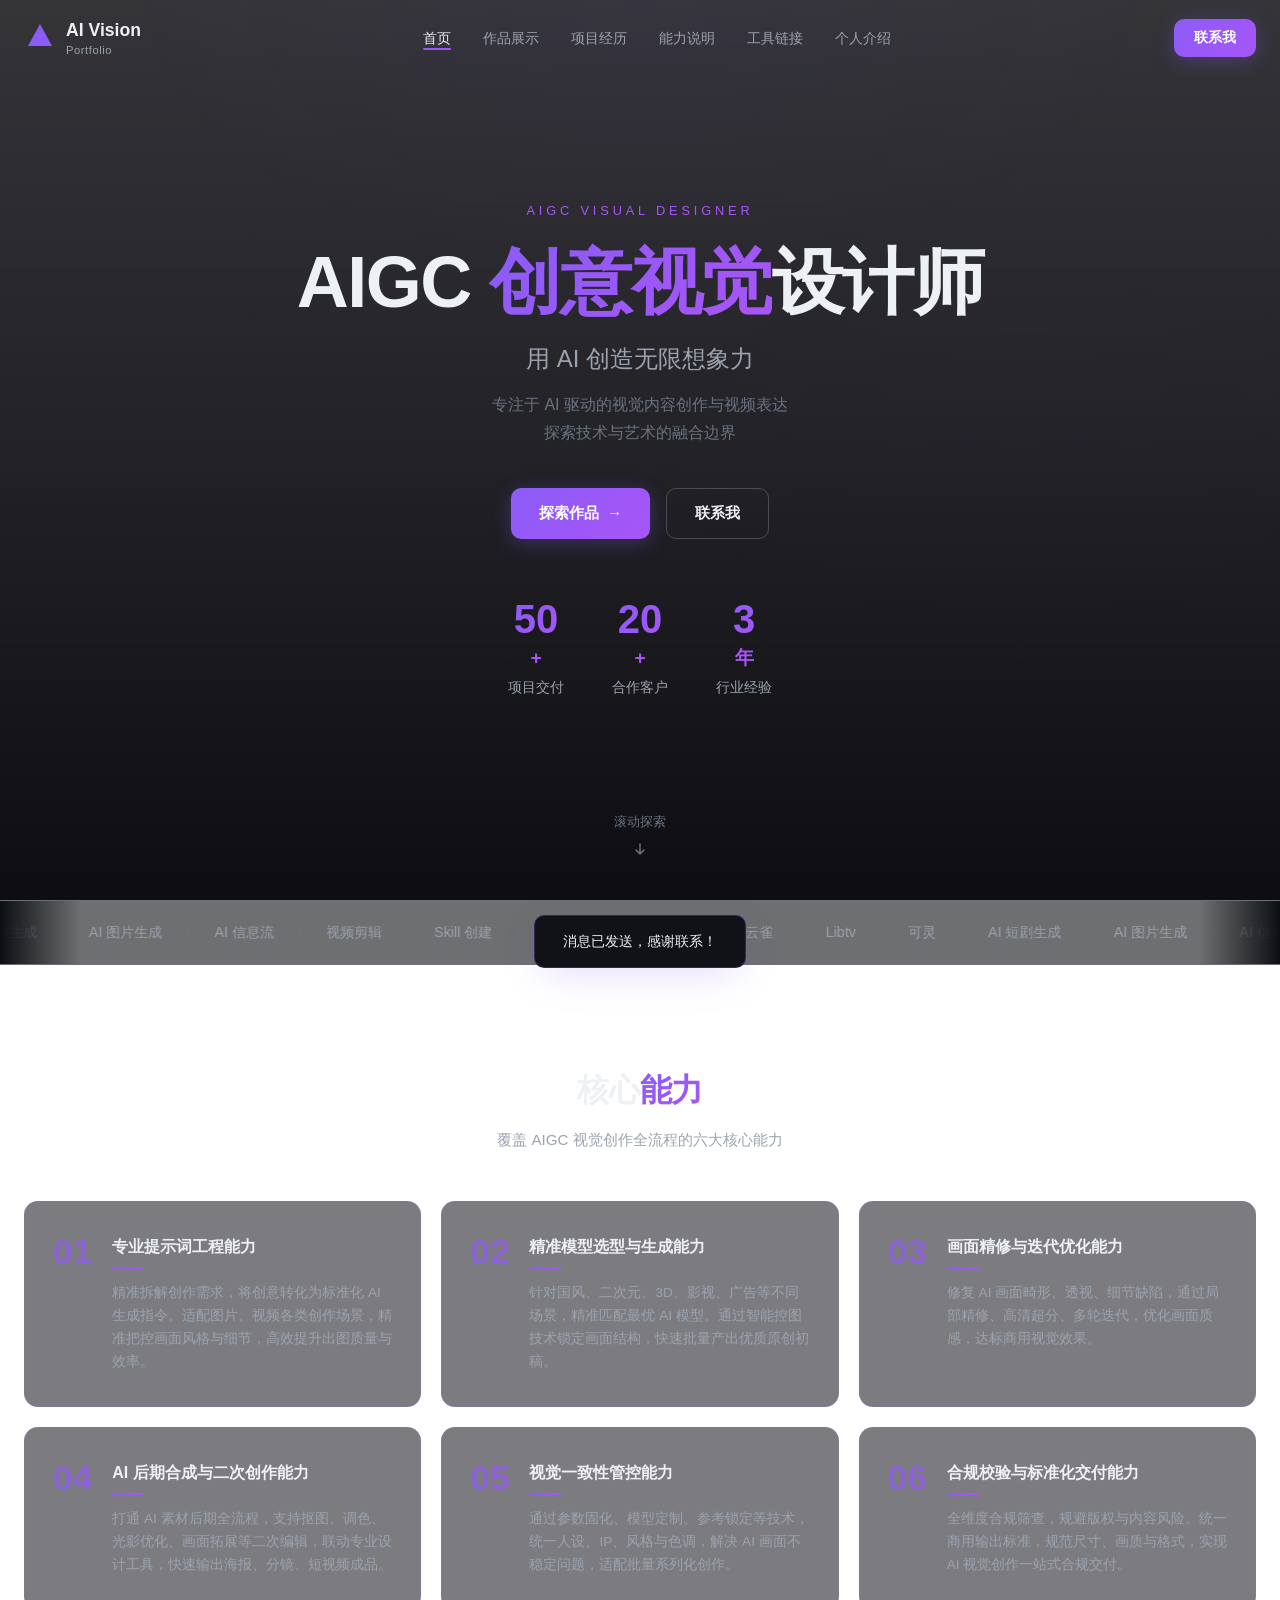
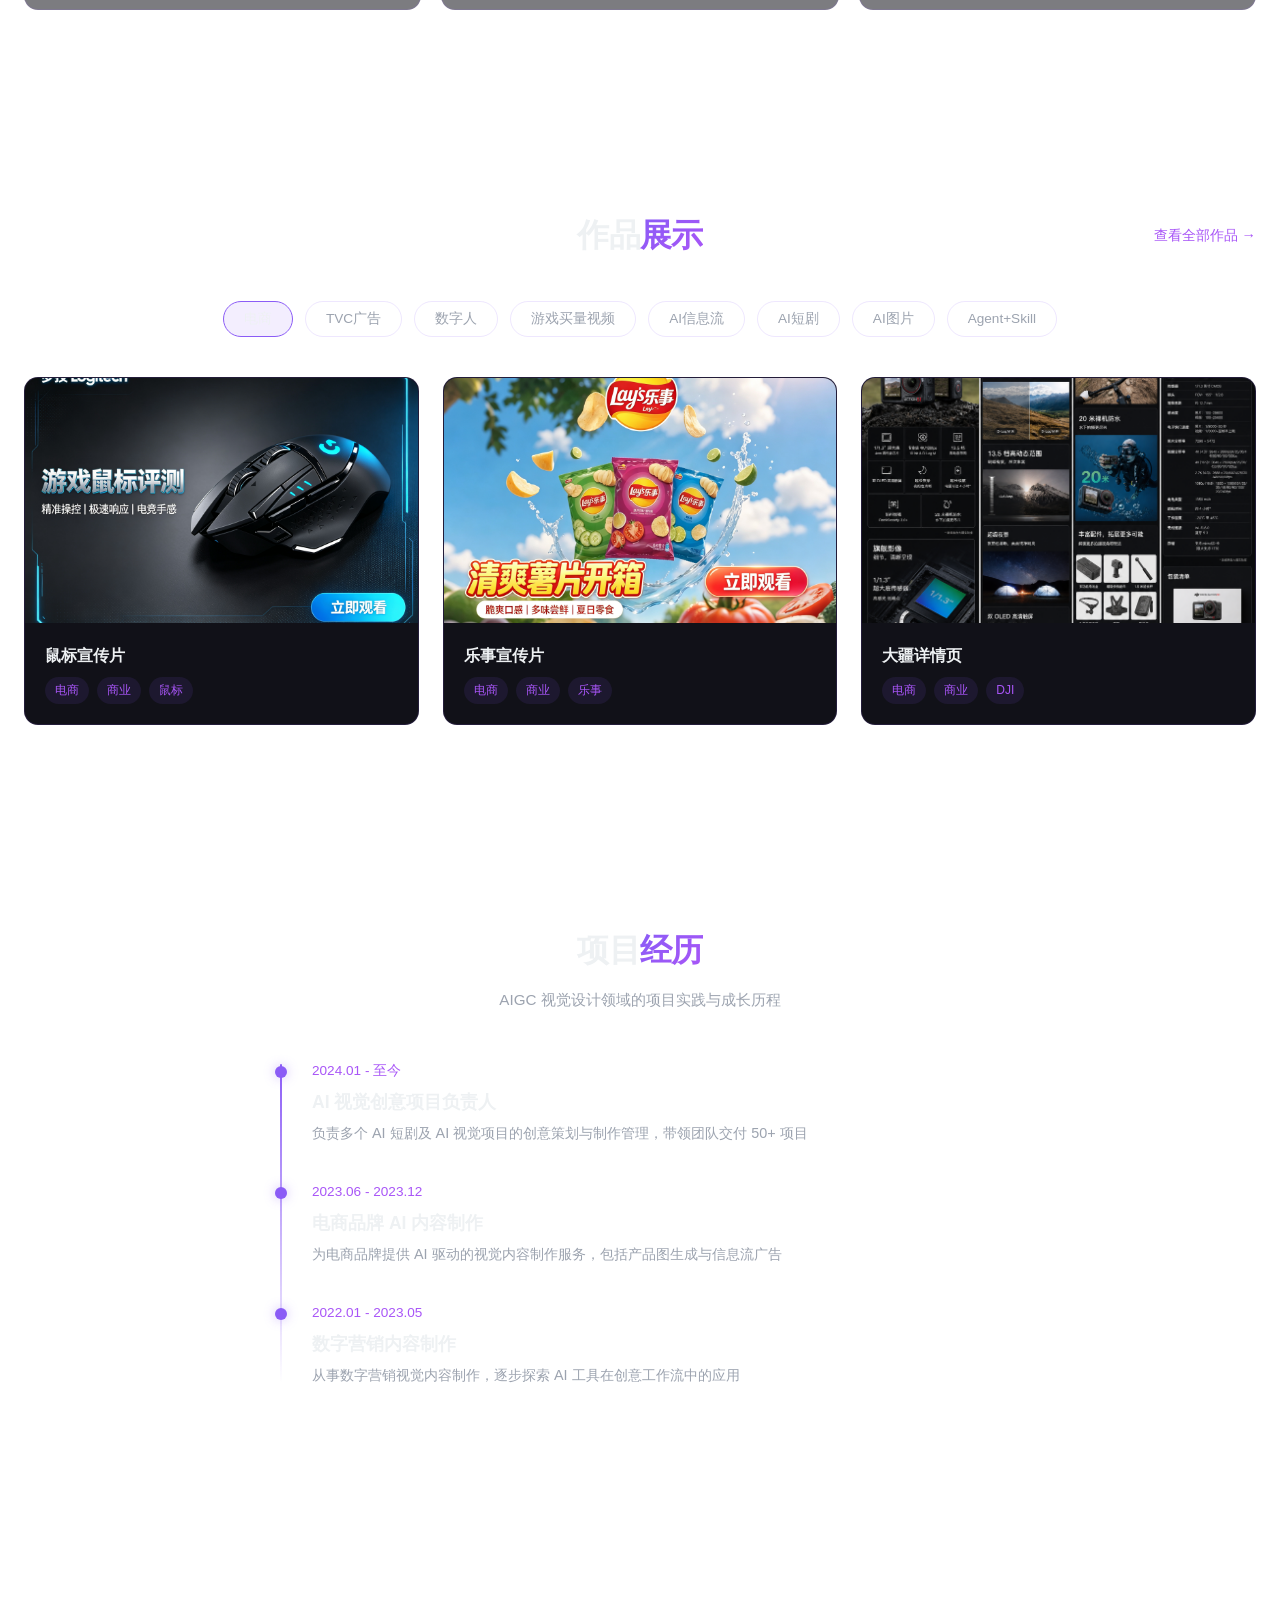
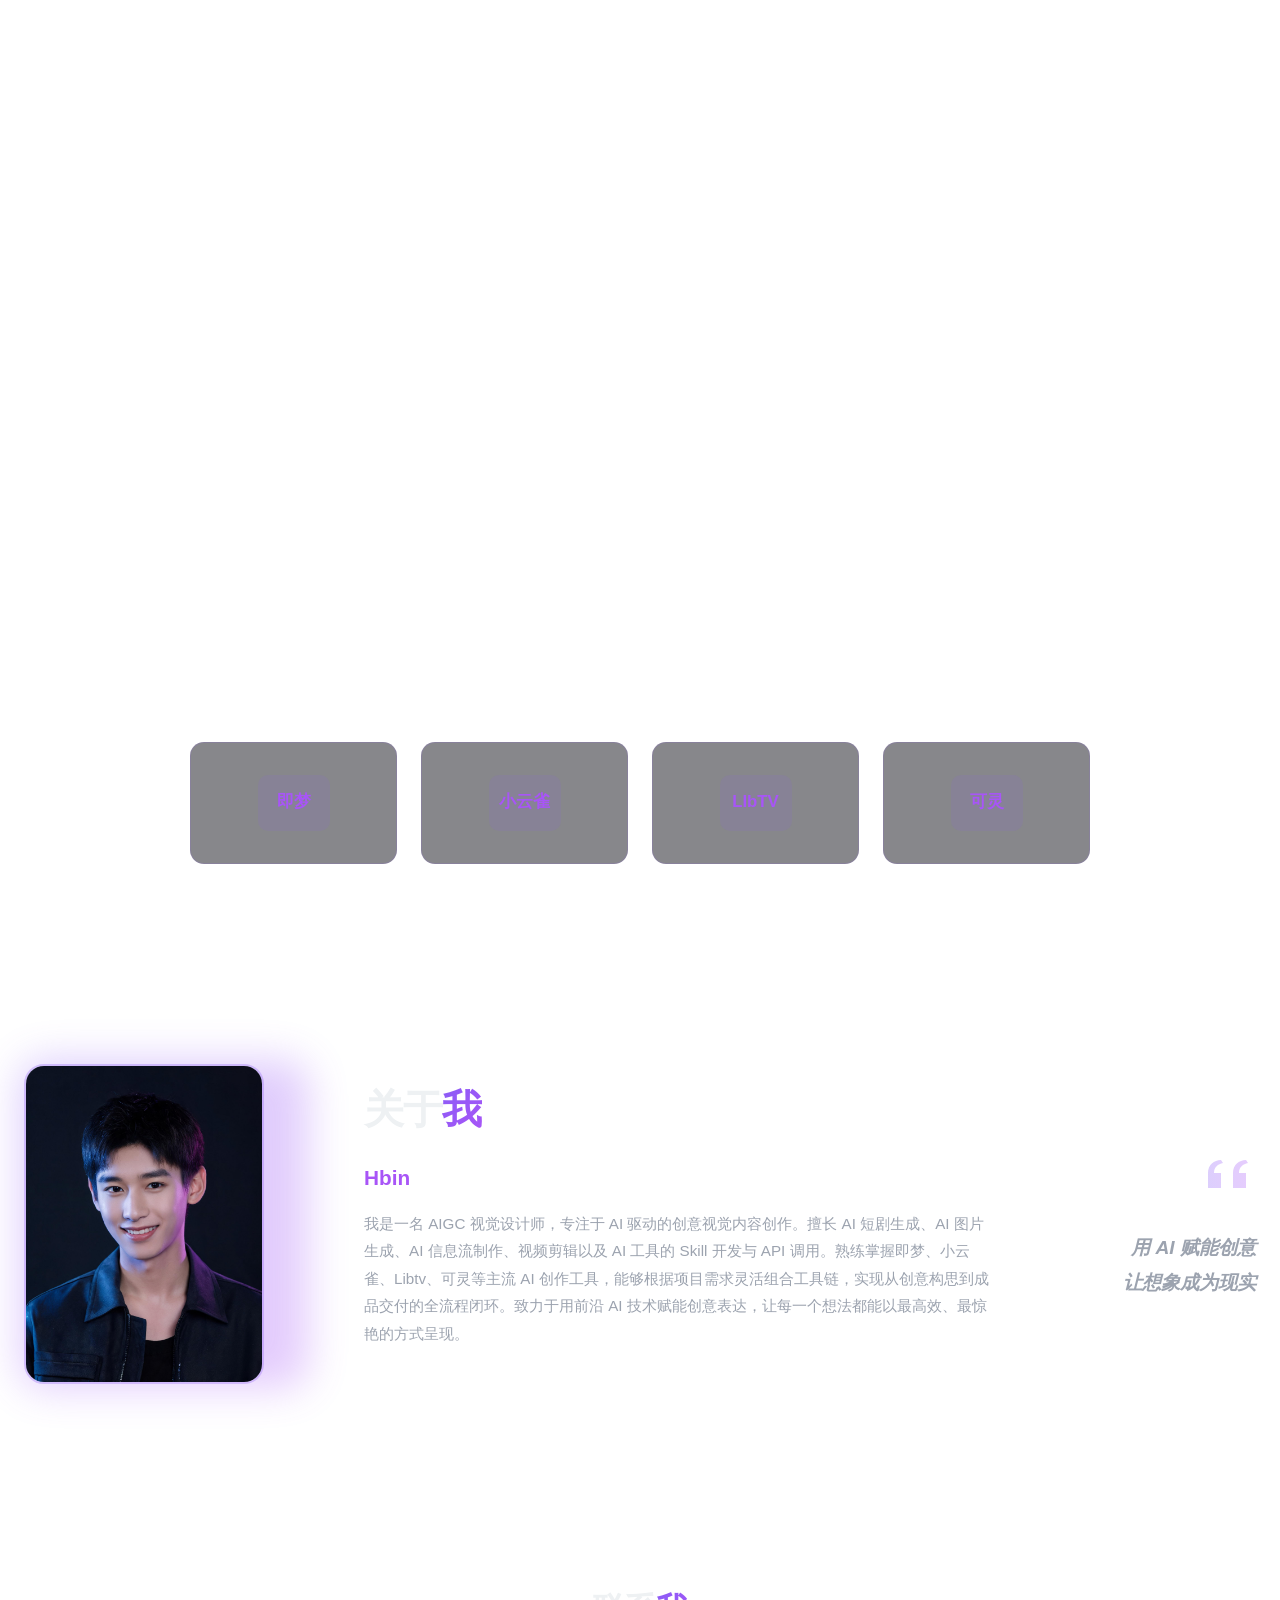
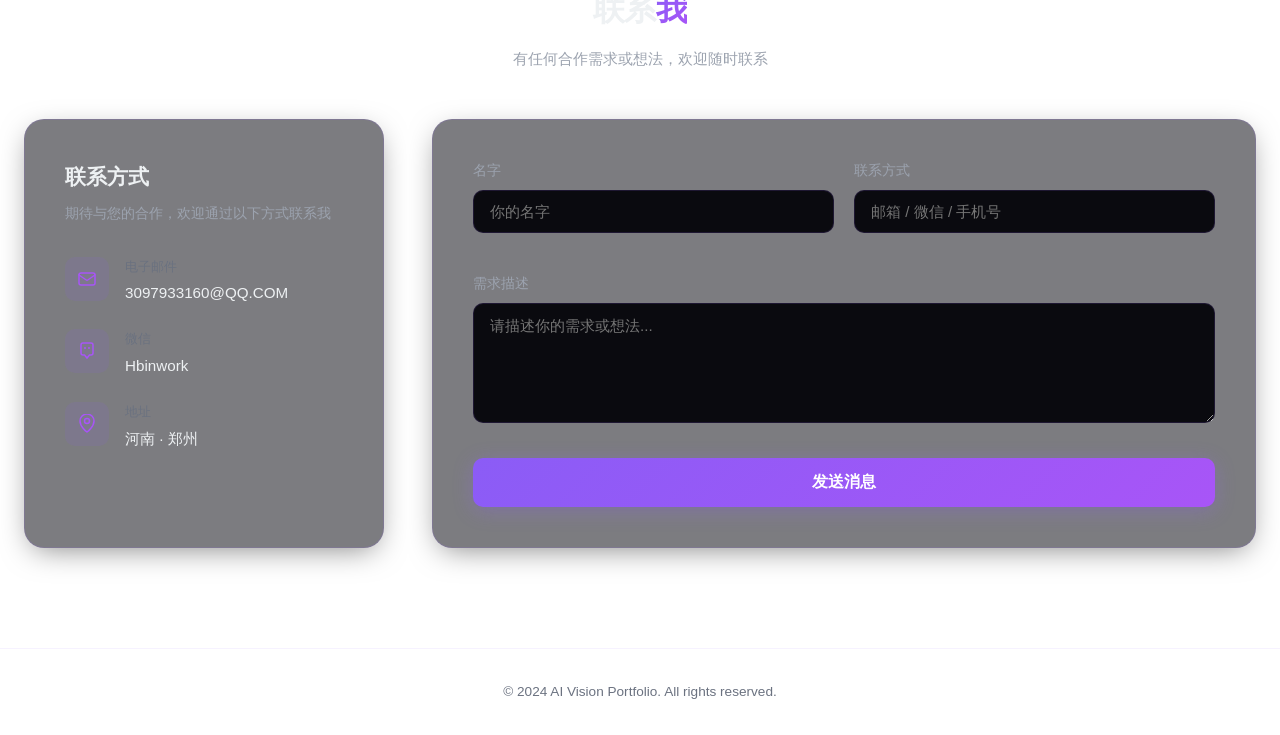
==== commit 329f440c: "fix: 添加缓存版本号强制刷新JS/CSS" ====
--- a/index.html
+++ b/index.html
@@ -4,7 +4,7 @@
   <meta charset="UTF-8">
   <meta name="viewport" content="width=device-width, initial-scale=1.0">
   <title>AIGC 视觉设计作品集</title>
-  <link rel="stylesheet" href="styles.css">
+  <link rel="stylesheet" href="styles.css?v=20260828b">
 </head>
 <body>
 
@@ -305,6 +305,6 @@
   <!-- Toast -->
   <div class="toast" id="toast">消息已发送，感谢联系！</div>
 
-  <script src="app.js"></script>
+  <script src="app.js?v=20260828b"></script>
 </body>
 </html>
--- a/styles.css
+++ b/styles.css
@@ -1176,6 +1176,12 @@
   border-radius: var(--r-lg);
   background: var(--surface);
   border: 1px solid var(--border);
+  scrollbar-width: none;
+  -ms-overflow-style: none;
+}
+
+.lightbox-content::-webkit-scrollbar {
+  display: none;
 }
 
 .lightbox-content img,
@@ -1302,6 +1308,12 @@
   padding: 32px;
   overflow-y: auto;
   flex: 1;
+  scrollbar-width: none;
+  -ms-overflow-style: none;
+}
+
+.all-works-body::-webkit-scrollbar {
+  display: none;
 }
 
 .all-works-category {
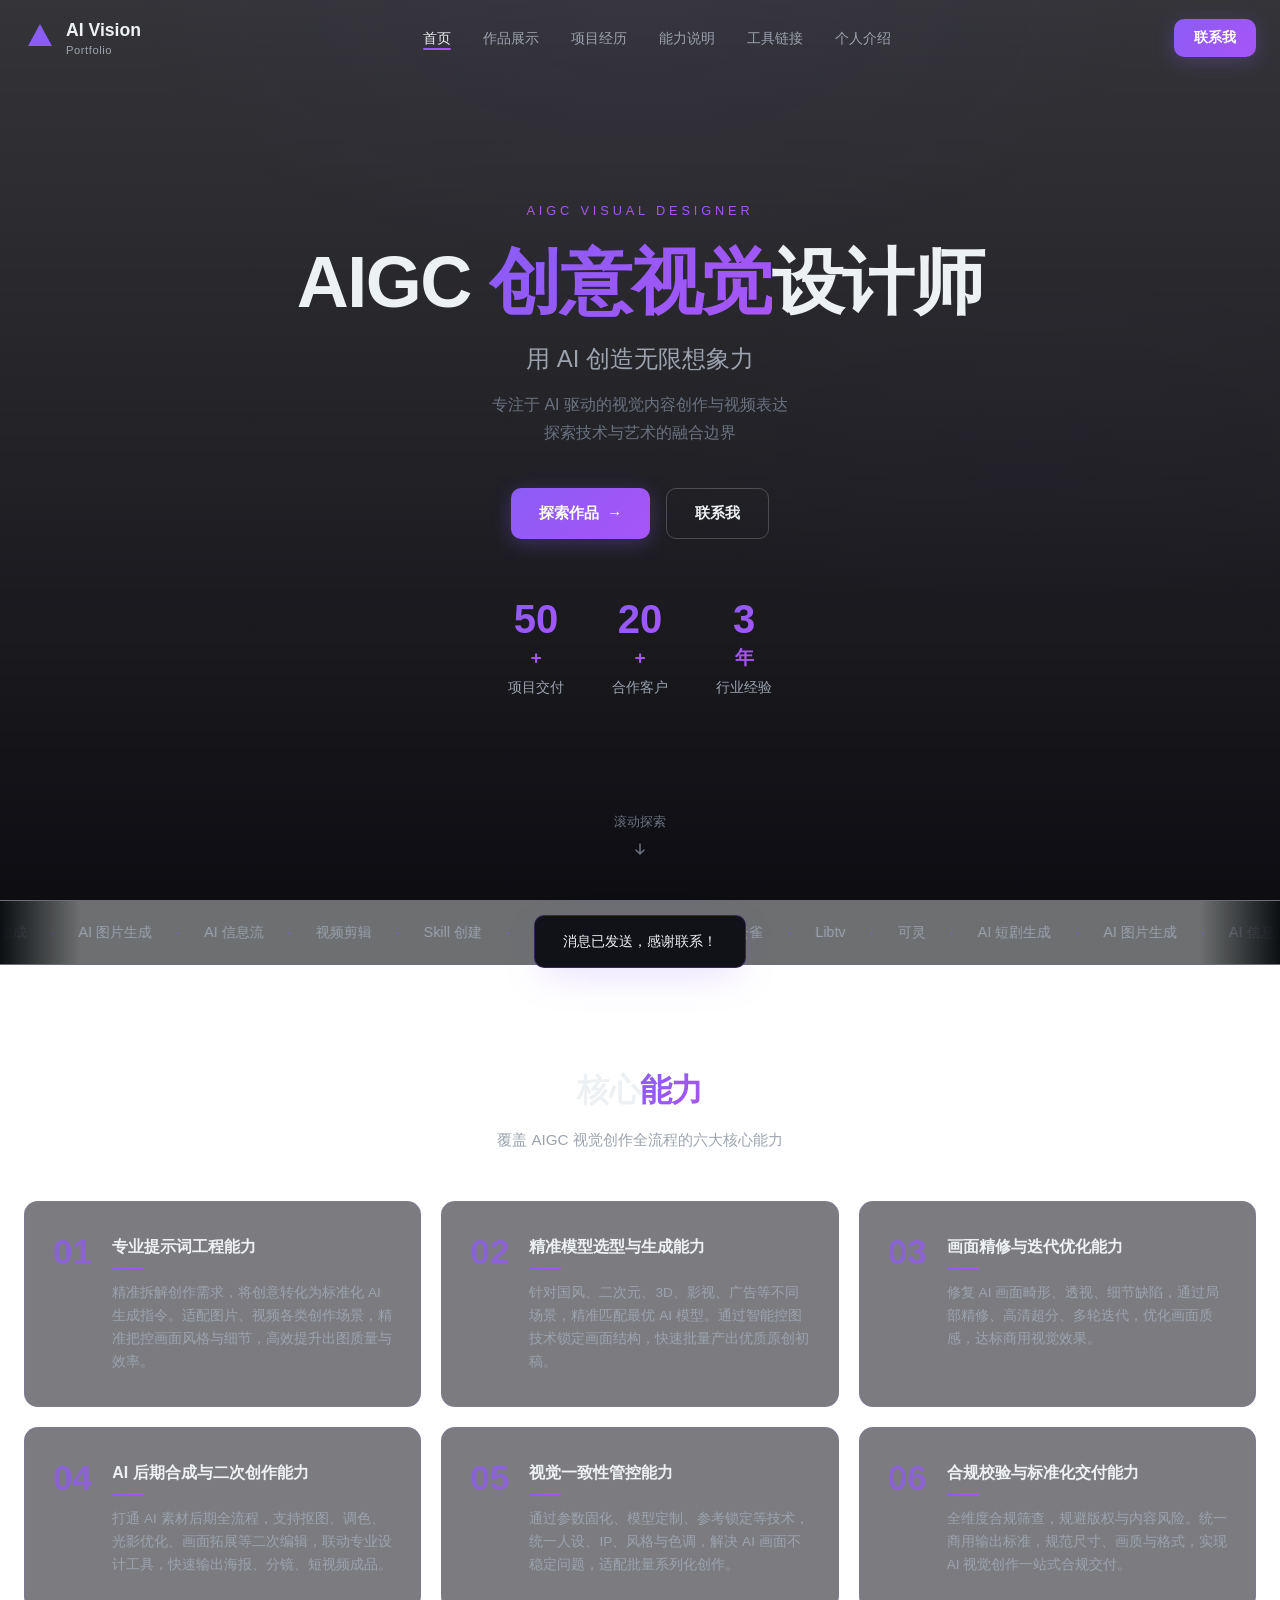
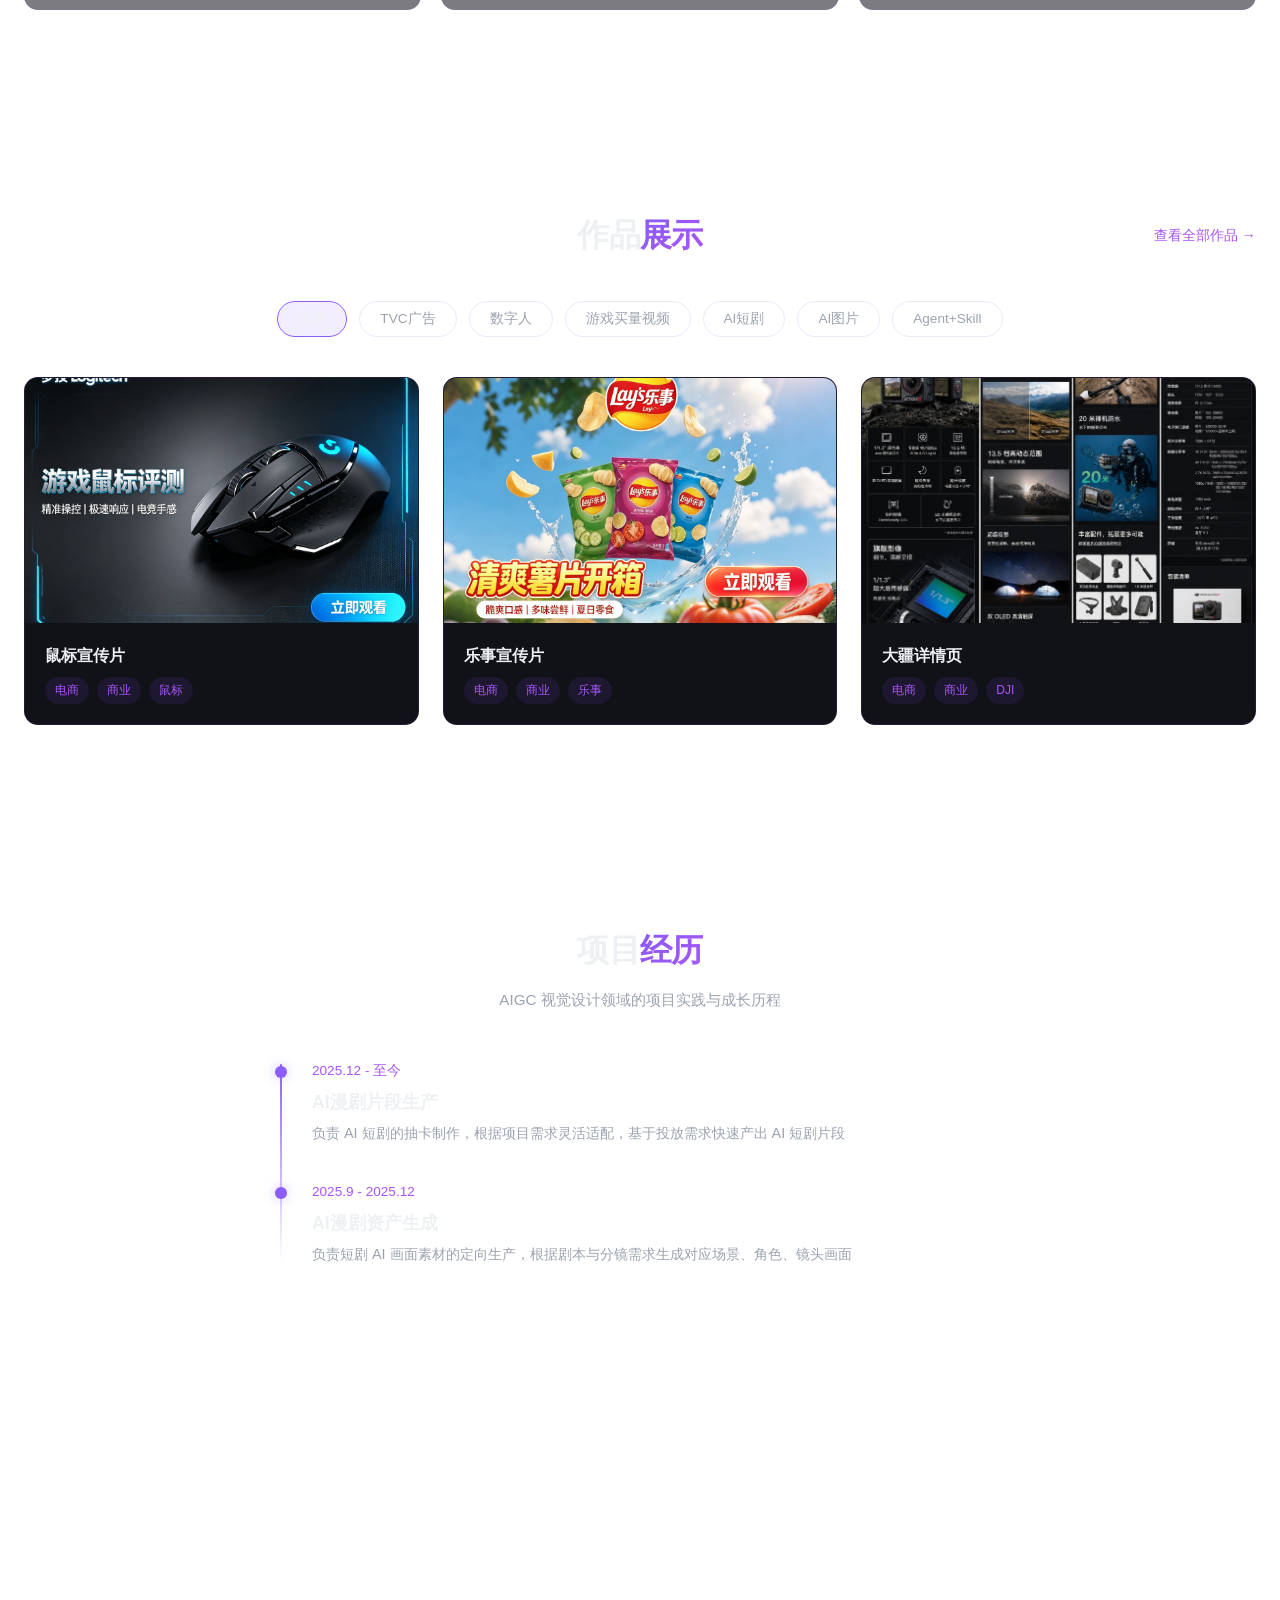
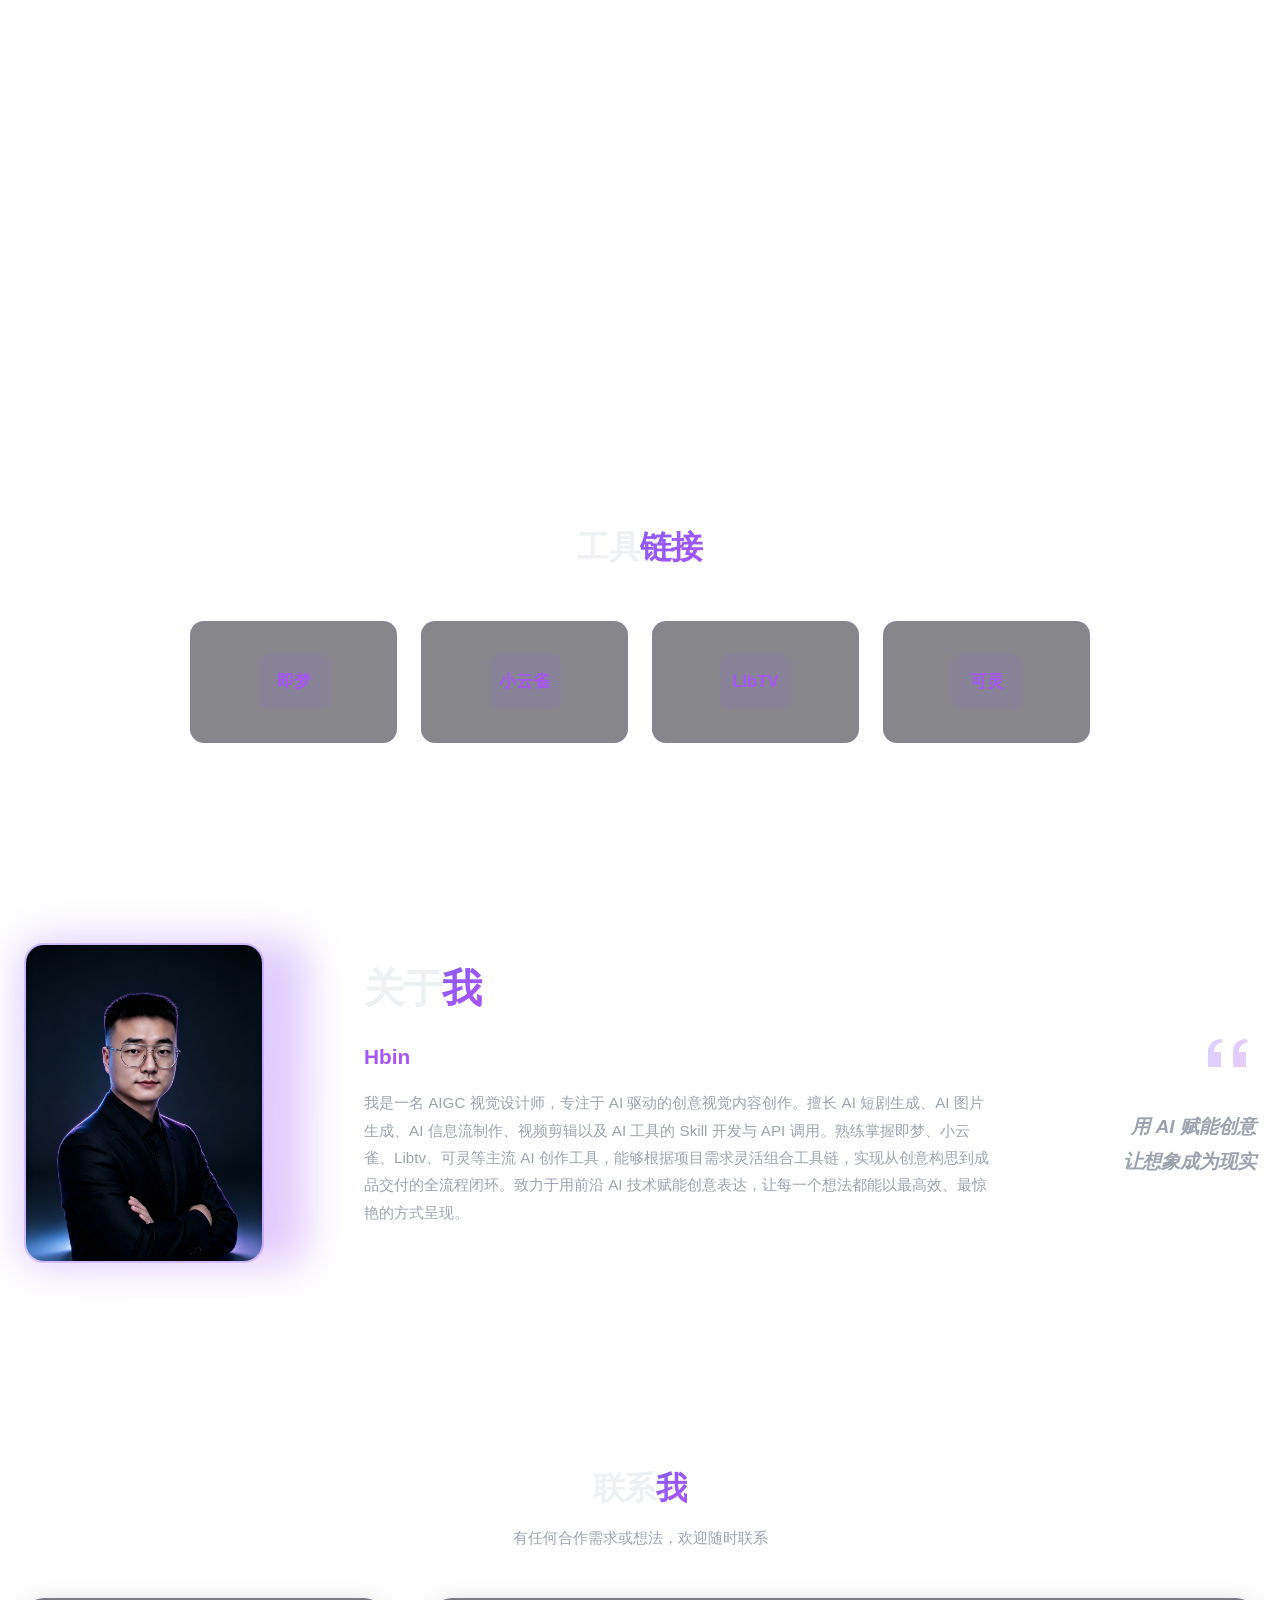
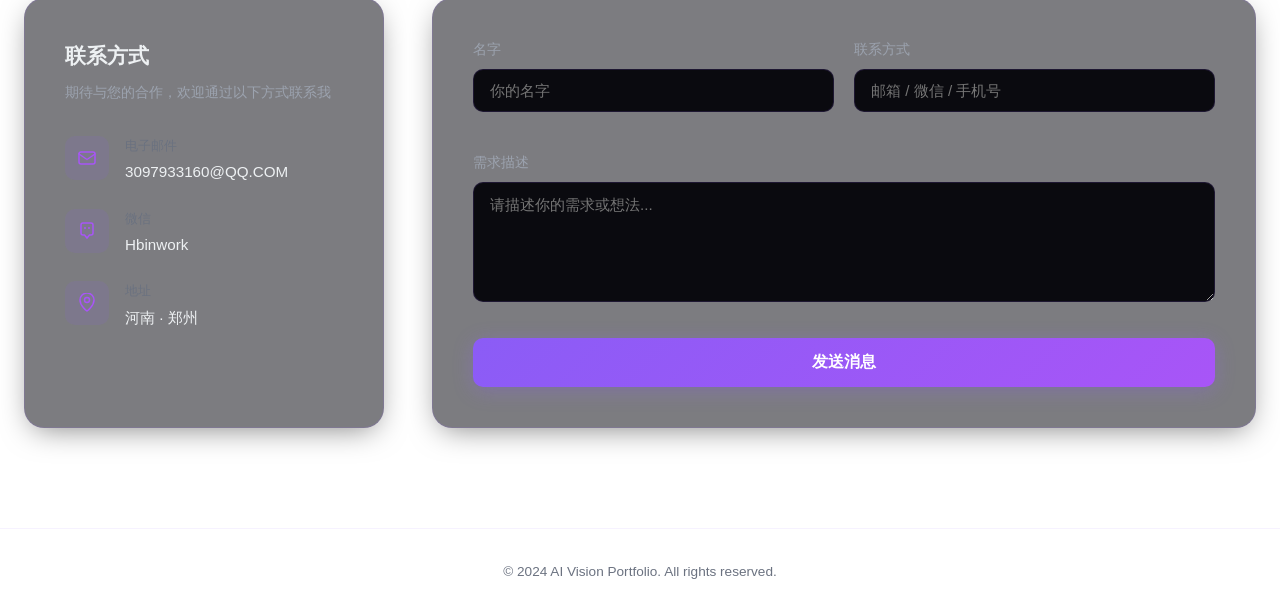
==== commit 7aac5b6c: "更新头像照片" ====
--- a/index.html
+++ b/index.html
@@ -181,7 +181,7 @@
     <div class="container">
       <div class="about-content">
         <div class="about-photo reveal">
-          <img src="assets/avatar.jpg" alt="个人头像" class="about-avatar">
+          <img src="assets/avatar-new.jpg?v=20260831b" alt="个人头像" class="about-avatar">
           <div class="photo-glow"></div>
         </div>
         <div class="about-text reveal">
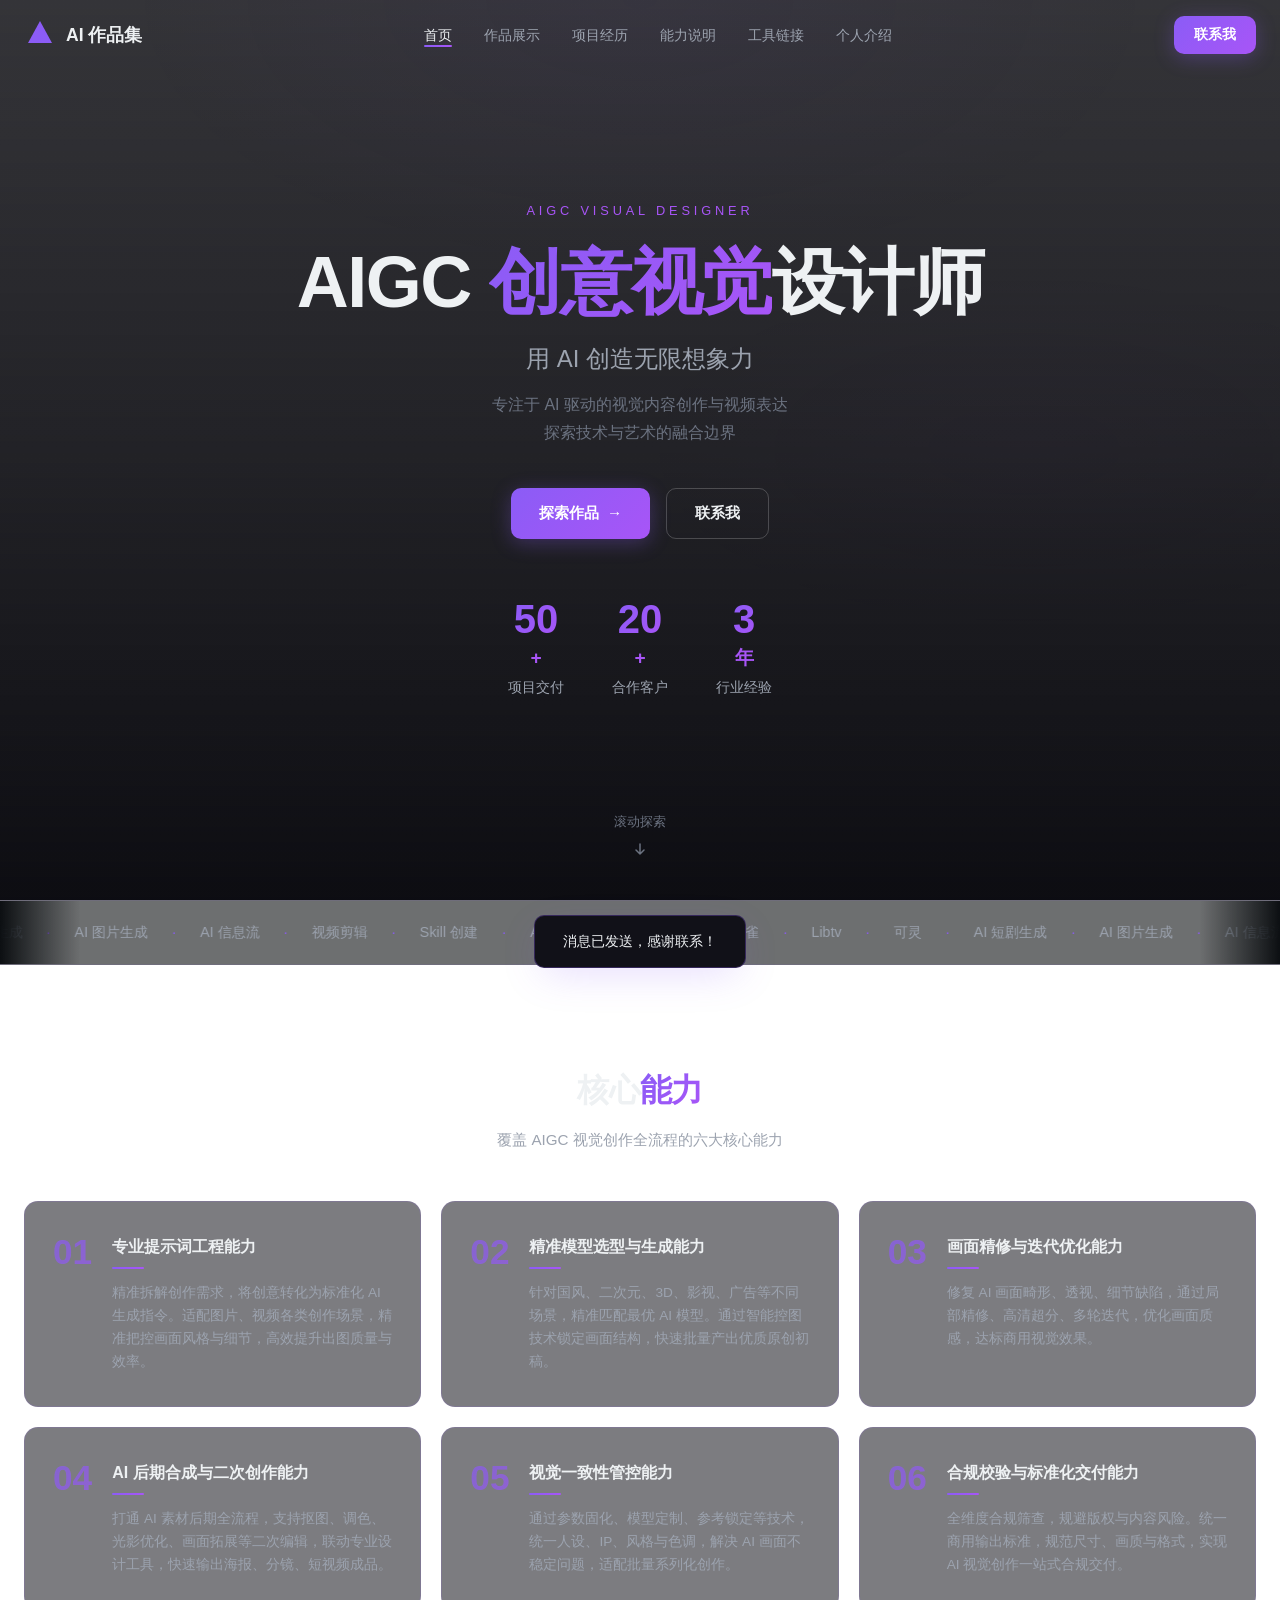
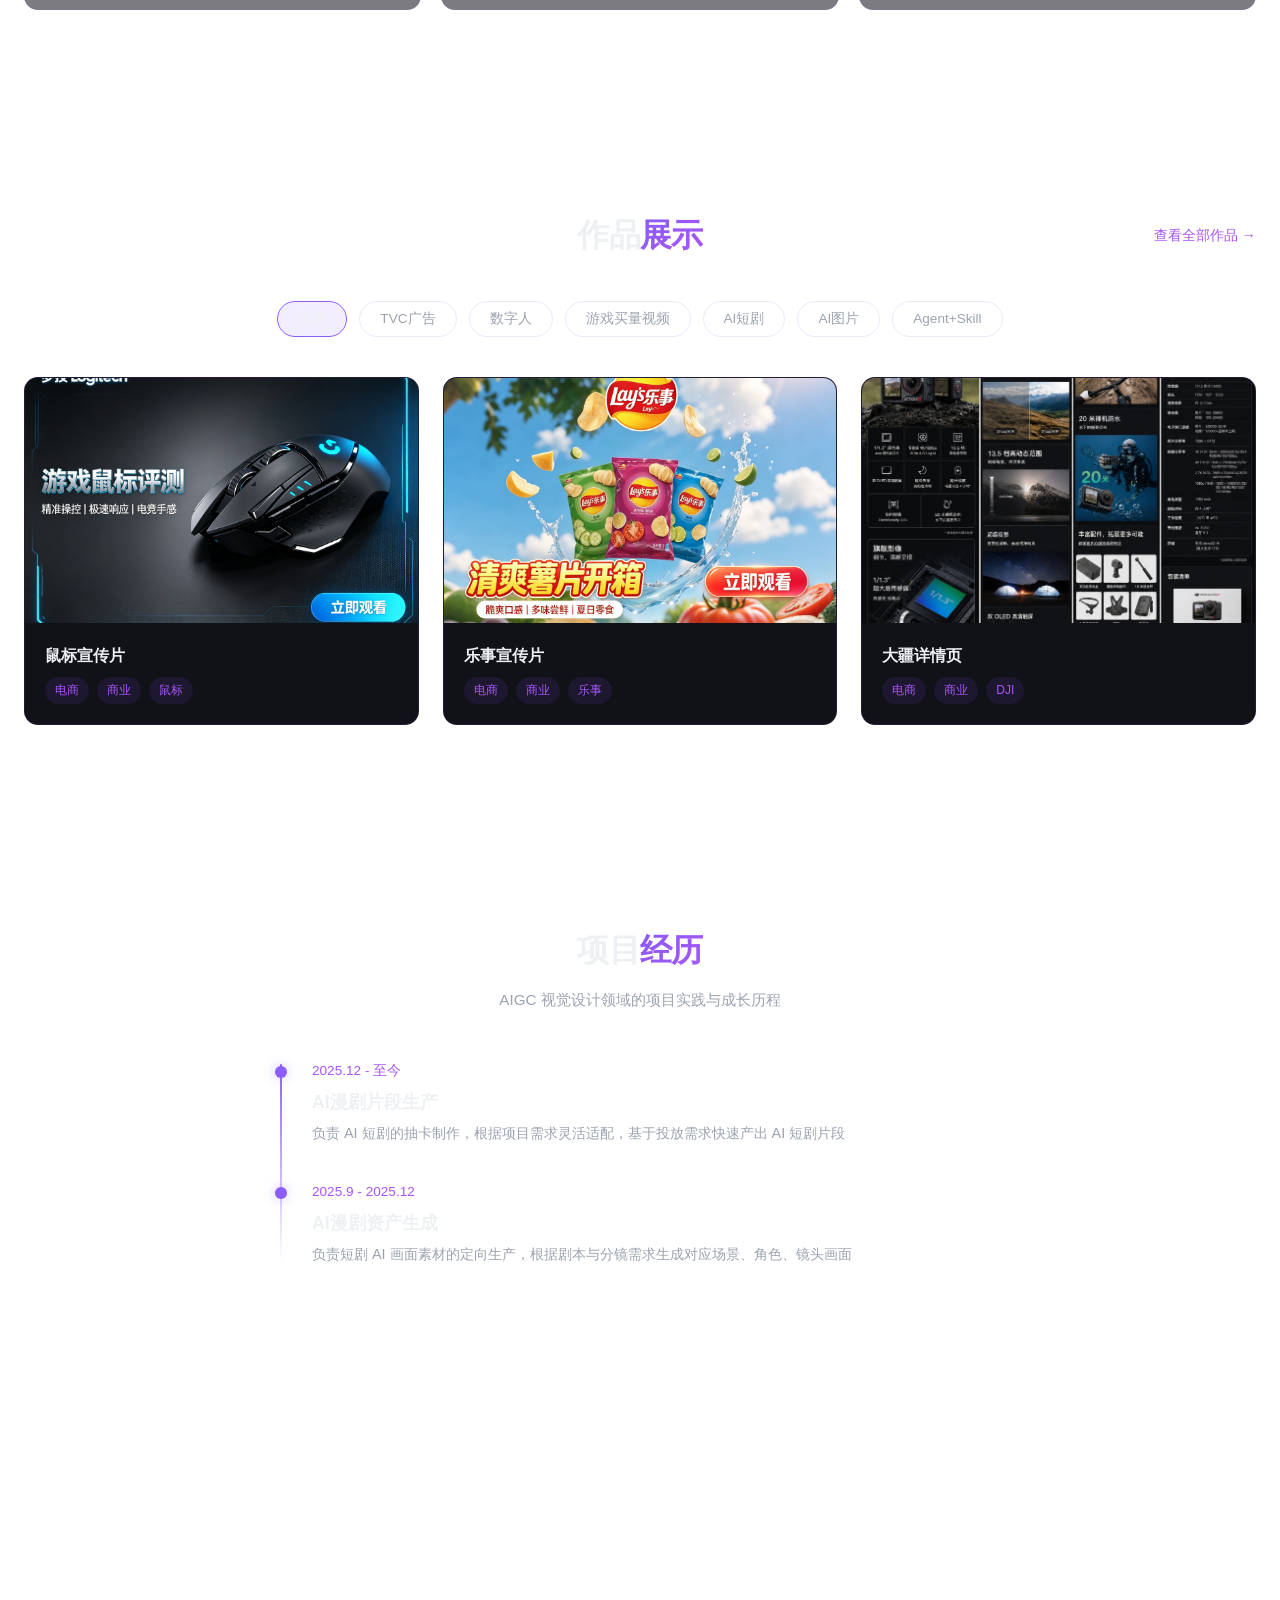
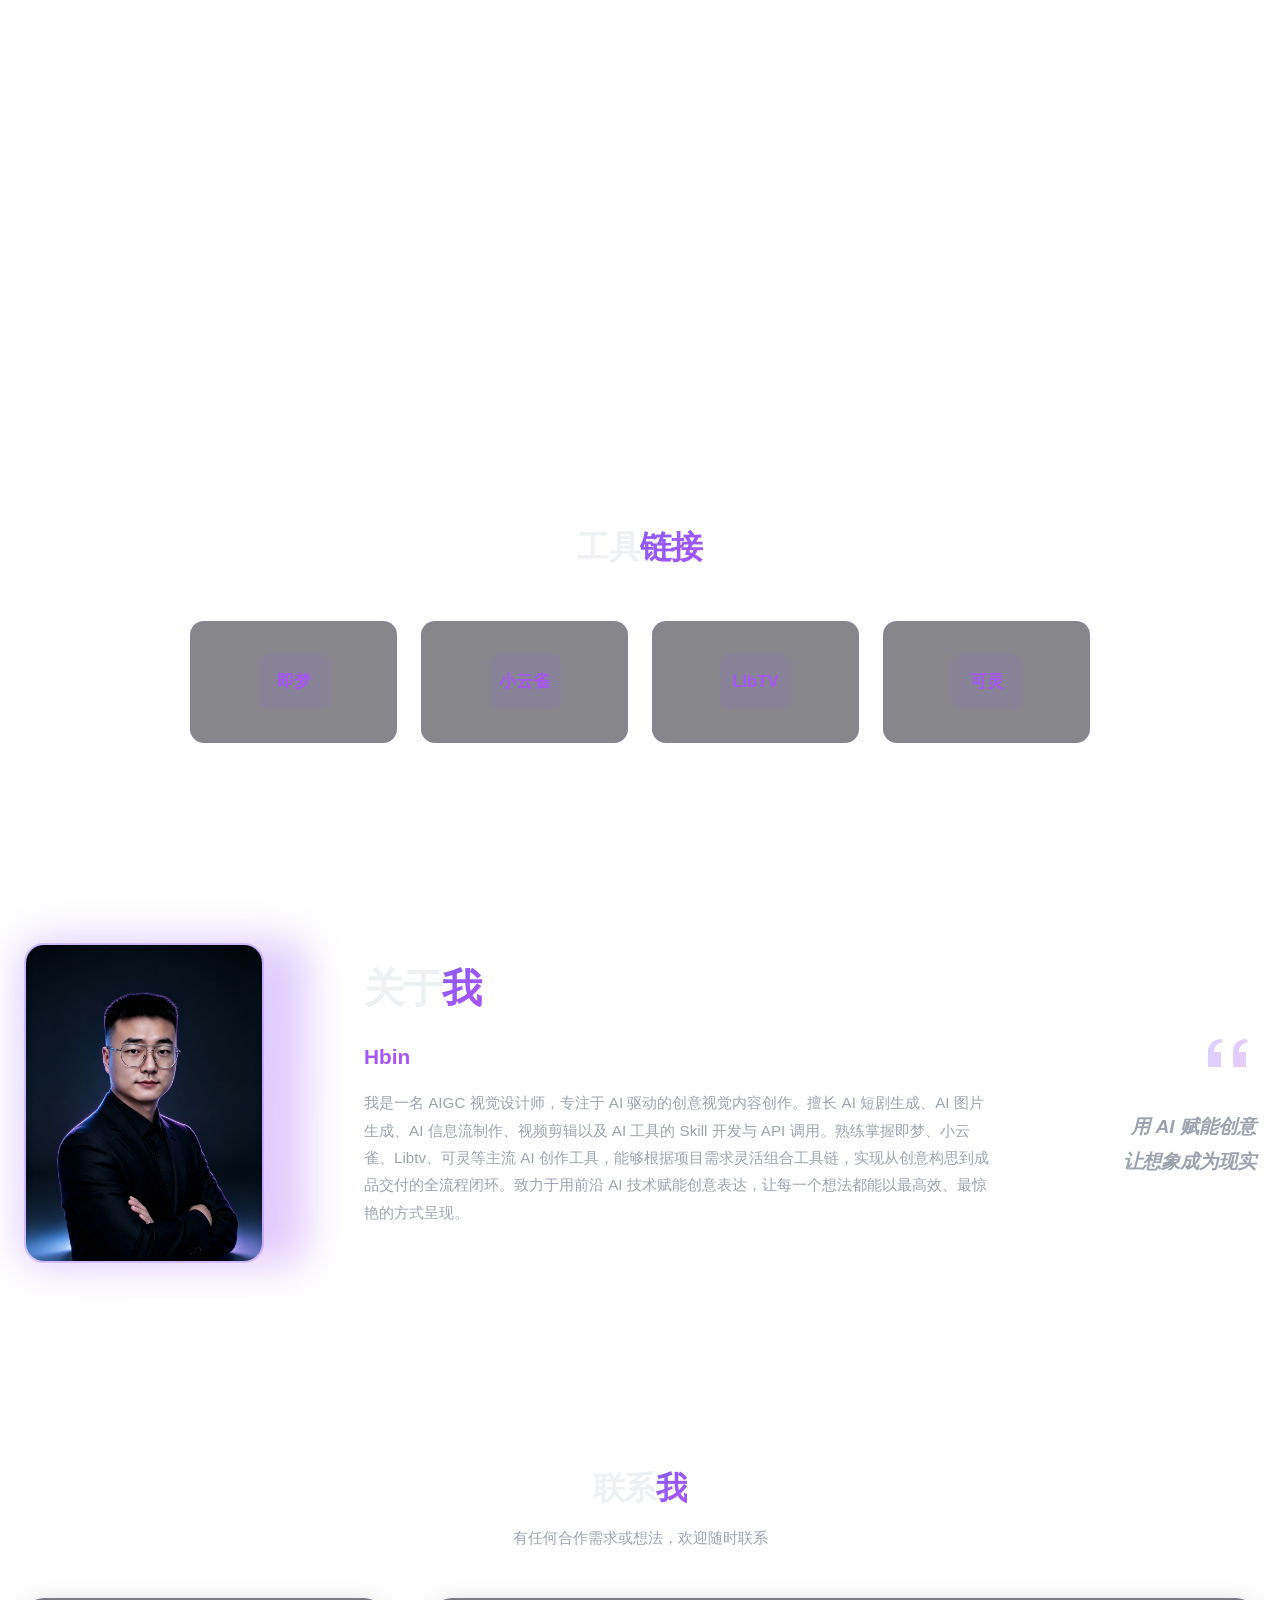
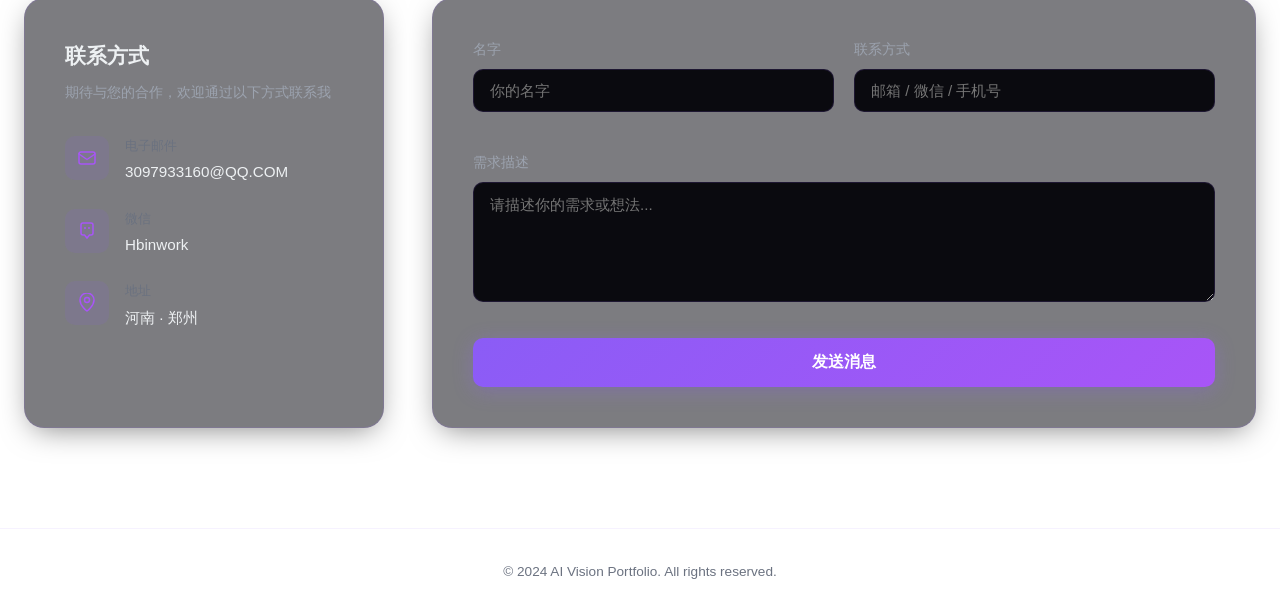
==== commit 815c0400: "LOGO 改为 AI 作品集" ====
--- a/index.html
+++ b/index.html
@@ -27,7 +27,7 @@
           <path d="M16 2L28 24H4L16 2Z" fill="url(#logo-grad)"/>
           <defs><linearGradient id="logo-grad" x1="0" y1="0" x2="32" y2="32"><stop stop-color="#8B5CF6"/><stop offset="1" stop-color="#A855F7"/></linearGradient></defs>
         </svg>
-        <span>AI Vision<span class="logo-sub">Portfolio</span></span>
+        <span>AI 作品集</span>
       </a>
       <ul class="nav-links">
         <li><a href="#home" class="active">首页</a></li>
